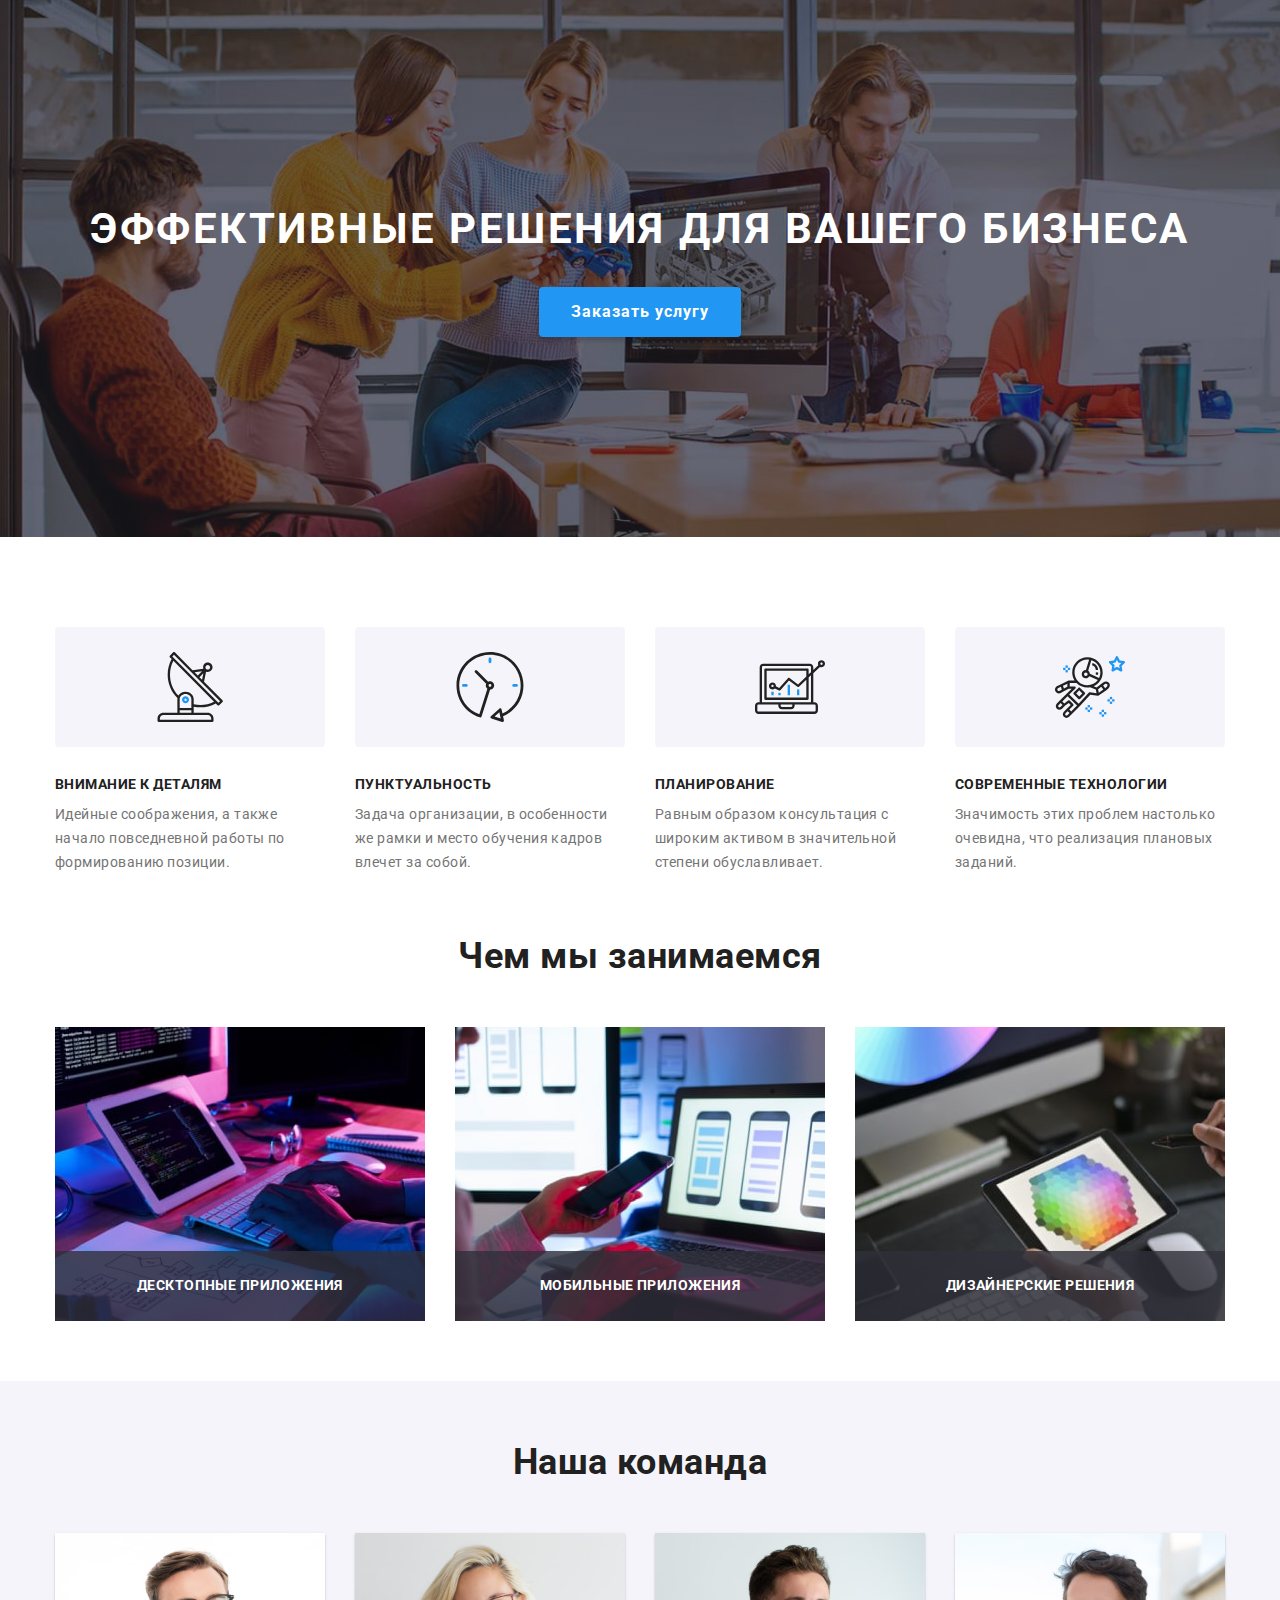
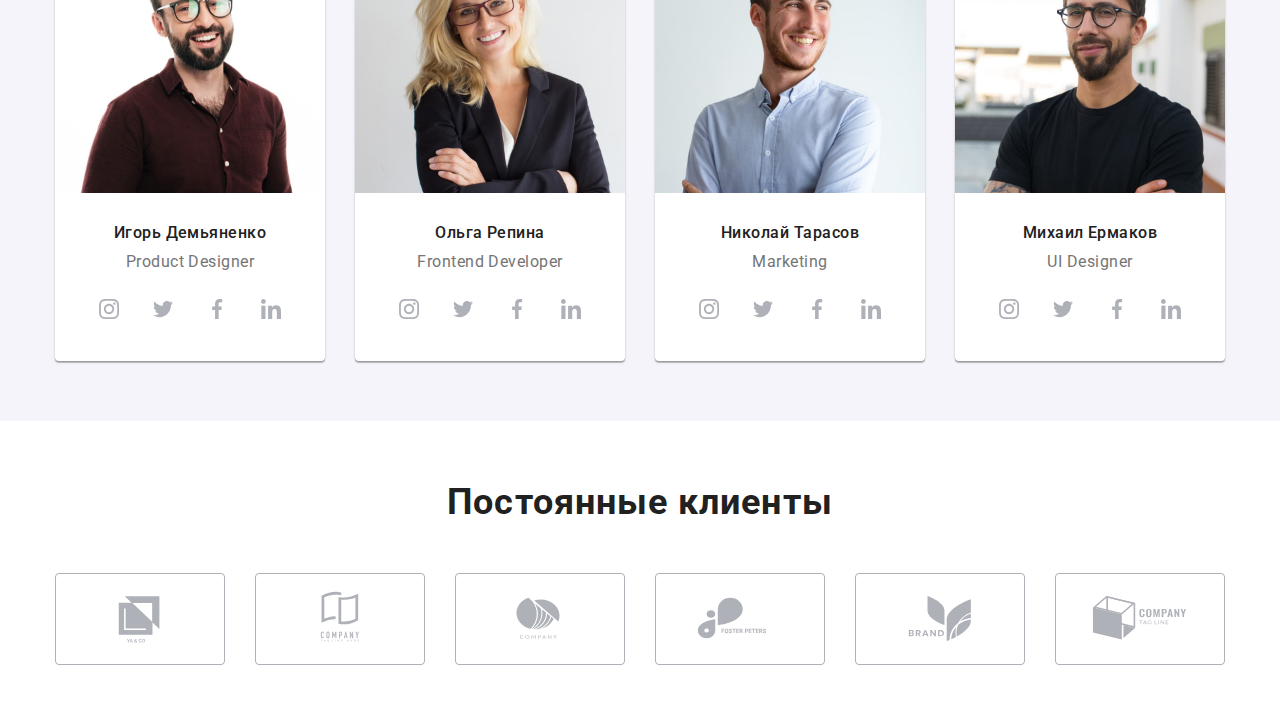
==== index.html @ 19fd0f72 "Add homework" ====
<!DOCTYPE html>
<html lang="ru">
<head>
    <meta charset="UTF-8">
    <meta http-equiv="X-UA-Compatible" content="IE=edge">
    <meta name="viewport" content="width=device-width, initial-scale=1.0">
    <title>Веб студия</title>
    <link rel="preconnect" href="https://fonts.googleapis.com">
    <link rel="preconnect" href="https://fonts.gstatic.com" crossorigin>
    <link href="https://fonts.googleapis.com/css2?family=Raleway:wght@700&family=Roboto:wght@400;500;700&display=swap" rel="stylesheet">
    <link rel="stylesheet" href="./css/main.min.css">
</head>
<body>
    <!-- HEADER -->
    <!-- <header class="nav">
        <nav class="container">
            <a class="logo-link" href="./index.html" lang="en">Web<span class="logo-link__right-header">Studio</span></a>
            <ul class="nav-list">
                <li class="nav-list__item"><a class="nav-list__link nav-list__link--current" href="./index.html">Студия</a></li>
                <li class="nav-list__item"><a class="nav-list__link" href="./portfolio.html">Портфолио</a></li>
                <li class="nav-list__item"><a class="nav-list__link" href="">Контакты</a></li>
            </ul>
            <ul class="contacts-list">
                <li class="contacts-list__item">
                    <a class="contacts-list__link" href="mailto:info@devstudio.com">
                        <svg class="contacts-list__icon" width="16px" height="16px">
                            <use href="./images/icons.svg#mail"></use>
                        </svg>
                        info@devstudio.com
                    </a>
                </li>я
                <li class="contacts-list__item">
                    <a class="contacts-list__link" href="tel:+380961111111">                        
                        <svg class="contacts-list__icon" width="16px" height="16px">
                            <use href="./images/icons.svg#phone"></use>
                        </svg>
                        +38 096 111 11 11
                    </a>
                </li>
            </ul>
        </nav>
    </header> -->

    <main>
        <!-- HERO -->
        <section class="hero">
            <div class="container">
                <h1 class="hero__title">Эффективные решения для вашего бизнеса</h1>
                <button class="hero__btn" type="button" data-modal-open>Заказать услугу</button>
            </div>            
        </section>

        <!-- REASONS -->
        <section class="section">
            <div class="container">                
                <h2 class="visually-hidden">Наши особенности</h2>
                <ul class="reasons-list">
                    <li class="reasons-list__item">
                        <div class="reasons-list__icon">
                            <svg width="70" height="70">
                                <use href="./images/icons.svg#antenna"></use>
                            </svg>    
                        </div>
                        <h3 class="reasons-list__title">Внимание к деталям</h3>
                        <p class="reasons-list__content">Идейные соображения, а также начало повседневной работы по формированию позиции.</p>
                    </li>
                    <li class="reasons-list__item">
                        <div class="reasons-list__icon">
                            <svg width="70" height="70">
                                <use href="./images/icons.svg#clock"></use>
                            </svg>
                        </div>                        
                        <h3 class="reasons-list__title">Пунктуальность</h3>
                        <p class="reasons-list__content">Задача организации, в особенности же рамки и место обучения кадров влечет за собой.</p>
                    </li>
                    <li class="reasons-list__item">
                        <div class="reasons-list__icon">
                            <svg width="70" height="70">
                                <use href="./images/icons.svg#diagram"></use>
                            </svg>
                        </div>
                        <h3 class="reasons-list__title">Планирование</h3>
                        <p class="reasons-list__content">Равным образом консультация с широким активом в значительной степени обуславливает.</p>
                    </li>
                    <li class="reasons-list__item">
                        <div class="reasons-list__icon">
                            <svg width="70" height="70">
                                <use href="./images/icons.svg#astronaut"></use>
                            </svg>
                        </div>
                        <h3 class="reasons-list__title">Современные технологии</h3>
                        <p class="reasons-list__content">Значимость этих проблем настолько очевидна, что реализация плановых заданий.</p>
                    </li>                    
                </ul>
            </div>
        </section>
        
        <!-- WORKS -->
        <section class="section">
            <div class="container works">                
                <h2 class="works-title">Чем мы занимаемся</h2>
                <ul class="works-list">
                    <li class="works-list__item">
                        <div class="works-list__img-thumb">
                            <img class="works-list__img" src="./images/what-we-doing-01.jpg" width="370" height="294" alt="Верстка сайта">
                            <p class="works-list__title">Десктопные приложения</p>
                        </div>
                    </li>                    
                    <li class="works-list__item">
                        <div class="works-list__img-thumb">
                            <img class="works-list__img" src="./images/what-we-doing-02.jpg" width="370" height="294" alt="Адаптивная верстка">
                            <p class="works-list__title">Мобильные приложения</p>
                        </div>
                    </li>
                    <li class="works-list__item">
                        <div class="works-list__img-thumb">
                            <img class="works-list__img" src="./images/what-we-doing-03.jpg" width="370" height="294" alt="Стилизация макета">
                            <p class="works-list__title">Дизайнерские решения</p>
                        </div>
                    </li>
                </ul>                
            </div>            
        </section>

        <!-- TEAM -->
        <section class="section">            
            <div class="container">
                <h2 class="team-title">Наша команда</h2>
                <ul class="team-list">
                    <li class="team-list__item">
                        <picture>
                            <source 
                                srcset="
                                    ./images/our-team-01.jpg 1x, 
                                    ./images/our-team-01-2x.jpg 2x" 
                                media="(min-width: 1200px)" />
                            <source 
                                srcset="
                                    ./images/our-team-01-tablet-1x.jpg 1x, 
                                    ./images/our-team-01-tablet-2x.jpg 2x" 
                                media="(min-width: 768px)" 
                            />
                            <source 
                                srcset="
                                    ./images/our-team-01-mobile-1x.jpg 1x, 
                                    ./images/our-team-01-mobile-2x.jpg 2x" 
                                    media="(min-width: 320px)"
                            />                            
                            <img class="team-list__photo"                                 
                                src="./images/our-team-01.jpg" 
                                alt="Член команды Игорь Демьяненко">
                        </picture>                        
                        <div class="team-list__description">
                            <h3 class="team-list__person-name">Игорь Демьяненко</h3>
                            <p class="team-list__person-position" lang="en">Product Designer</p>
                            <ul class="person-social">
                                <li class="person-social__item">
                                    <a href="" class="person-social__link">
                                        <svg class="person-social__icon" width="20" height="20">
                                            <use href="./images/icons.svg#instagram"></use>
                                        </svg>
                                    </a>
                                </li>
                                <li class="person-social__item">
                                    <a href="" class="person-social__link">
                                        <svg class="person-social__icon" width="20" height="20">
                                            <use href="./images/icons.svg#twitter"></use>
                                        </svg>
                                    </a>
                                </li>
                                <li class="person-social__item">
                                    <a href="" class="person-social__link">
                                        <svg class="person-social__icon" width="20" height="20">
                                            <use href="./images/icons.svg#facebook"></use>
                                        </svg>
                                    </a>
                                </li>
                                <li class="person-social__item">
                                    <a href="" class="person-social__link">
                                        <svg class="person-social__icon" width="20" height="20">
                                            <use href="./images/icons.svg#linkedin"></use>
                                        </svg>
                                    </a>
                                </li>
                            </ul>
                        </div>                        
                    </li>
                    <li class="team-list__item">
                        <picture>
                            <source 
                                srcset="
                                    ./images/our-team-02.jpg 1x, 
                                    ./images/our-team-02-2x.jpg 2x" 
                                media="(min-width: 1200px)" />
                            <source 
                                srcset="
                                    ./images/our-team-02-tablet-1x.jpg 1x, 
                                    ./images/our-team-02-tablet-2x.jpg 2x" 
                                media="(min-width: 768px)" 
                            />
                            <source 
                                srcset="
                                    ./images/our-team-02-mobile-1x.jpg 1x, 
                                    ./images/our-team-02-mobile-2x.jpg 2x" 
                                media="(min-width: 320px)" 
                            />
                            <img class="team-list__photo" src="./images/our-team-02.jpg" alt="Член команды Ольга Репина">
                        </picture>
                        <div class="team-list__description">
                            <h3 class="team-list__person-name">Ольга Репина</h3>
                            <p class="team-list__person-position" lang="en">Frontend Developer</p>
                            <ul class="person-social">
                                <li class="person-social__item">
                                    <a href="" class="person-social__link">
                                        <svg class="person-social__icon" width="20" height="20">
                                            <use href="./images/icons.svg#instagram"></use>
                                        </svg>
                                    </a>
                                </li>
                                <li class="person-social__item">
                                    <a href="" class="person-social__link">
                                        <svg class="person-social__icon" width="20" height="20">
                                            <use href="./images/icons.svg#twitter"></use>
                                        </svg>
                                    </a>
                                </li>
                                <li class="person-social__item">
                                    <a href="" class="person-social__link">
                                        <svg class="person-social__icon" width="20" height="20">
                                            <use href="./images/icons.svg#facebook"></use>
                                        </svg>
                                    </a>
                                </li>
                                <li class="person-social__item">
                                    <a href="" class="person-social__link">
                                        <svg class="person-social__icon" width="20" height="20">
                                            <use href="./images/icons.svg#linkedin"></use>
                                        </svg>
                                    </a>
                                </li>
                            </ul>
                        </div>
                    </li>
                    <li class="team-list__item">
                        <picture>
                            <source 
                                srcset="
                                    ./images/our-team-03.jpg 1x, 
                                    ./images/our-team-03-2x.jpg 2x" 
                                media="(min-width: 1200px)" />
                            <source 
                                srcset="
                                    ./images/our-team-03-tablet-1x.jpg 1x, 
                                    ./images/our-team-03-tablet-2x.jpg 2x" 
                                media="(min-width: 768px)" 
                            />
                            <source 
                                srcset="
                                    ./images/our-team-03-mobile-1x.jpg 1x, 
                                    ./images/our-team-03-mobile-2x.jpg 2x" 
                                media="(min-width: 320px)" 
                            />
                            <img class="team-list__photo" src="./images/our-team-03.jpg" alt="Член команды Николай Тарасов">
                        </picture>
                        <div class="team-list__description">
                            <h3 class="team-list__person-name">Николай Тарасов</h3>
                            <p class="team-list__person-position" lang="en">Marketing</p>
                            <ul class="person-social">
                                <li class="person-social__item">
                                    <a href="" class="person-social__link">
                                        <svg class="person-social__icon" width="20" height="20">
                                            <use href="./images/icons.svg#instagram"></use>
                                        </svg>
                                    </a>
                                </li>
                                <li class="person-social__item">
                                    <a href="" class="person-social__link">
                                        <svg class="person-social__icon" width="20" height="20">
                                            <use href="./images/icons.svg#twitter"></use>
                                        </svg>
                                    </a>
                                </li>
                                <li class="person-social__item">
                                    <a href="" class="person-social__link">
                                        <svg class="person-social__icon" width="20" height="20">
                                            <use href="./images/icons.svg#facebook"></use>
                                        </svg>
                                    </a>
                                </li>
                                <li class="person-social__item">
                                    <a href="" class="person-social__link">
                                        <svg class="person-social__icon" width="20" height="20">
                                            <use href="./images/icons.svg#linkedin"></use>
                                        </svg>
                                    </a>
                                </li>
                            </ul>
                        </div>
                    </li>
                    <li class="team-list__item">
                        <picture>
                            <source 
                                srcset="
                                    ./images/our-team-04.jpg 1x, 
                                    ./images/our-team-04-2x.jpg 2x" 
                                media="(min-width: 1200px)" 
                            />
                            <source 
                                srcset="
                                    ./images/our-team-04-tablet-1x.jpg 1x, 
                                    ./images/our-team-04-tablet-2x.jpg 2x" 
                                media="(min-width: 768px)" 
                            />
                            <source 
                                srcset="
                                    ./images/our-team-04-mobile-1x.jpg 1x, 
                                    ./images/our-team-04-mobile-2x.jpg 2x" 
                                media="(min-width: 320px)" 
                            />
                            <img class="team-list__photo" src="./images/our-team-04.jpg" alt="Член команды Михаил Ермаков">
                        </picture>
                        <div class="team-list__description">
                            <h3 class="team-list__person-name">Михаил Ермаков</h3>
                            <p class="team-list__person-position" lang="en">UI Designer</p>
                            <ul class="person-social">
                                <li class="person-social__item">
                                    <a href="" class="person-social__link">
                                        <svg class="person-social__icon" width="20" height="20">
                                            <use href="./images/icons.svg#instagram"></use>
                                        </svg>
                                    </a>
                                </li>
                                <li class="person-social__item">
                                    <a href="" class="person-social__link">
                                        <svg class="person-social__icon" width="20" height="20">
                                            <use href="./images/icons.svg#twitter"></use>
                                        </svg>
                                    </a>
                                </li>
                                <li class="person-social__item">
                                    <a href="" class="person-social__link">
                                        <svg class="person-social__icon" width="20" height="20">
                                            <use href="./images/icons.svg#facebook"></use>
                                        </svg>
                                    </a>
                                </li>
                                <li class="person-social__item">
                                    <a href="" class="person-social__link">
                                        <svg class="person-social__icon" width="20" height="20">
                                            <use href="./images/icons.svg#linkedin"></use>
                                        </svg>
                                    </a>
                                </li>
                            </ul>
                        </div>
                    </li>
                </ul>
            </div>            
        </section>

        <!-- CLIENTS -->
        <section class="section">
            <div class="container">
                <h2 class="clients-title">Постоянные клиенты</h2>
                <ul class="clients-list">
                    <li class="clients-list__item">
                        <a href="" class="clients-list__link">
                            <svg class="clients-list__icon" width="106" height="60">
                                <use href="./images/icons.svg#logo-client-01"></use>
                            </svg>
                        </a>
                    </li>
                    <li class="clients-list__item">
                        <a href="" class="clients-list__link">
                            <svg class="clients-list__icon" width="106" height="60">
                                <use href="./images/icons.svg#logo-client-02"></use>
                            </svg>
                        </a>
                    </li>
                    <li class="clients-list__item">
                        <a href="" class="clients-list__link">
                            <svg class="clients-list__icon" width="106" height="60">
                                <use href="./images/icons.svg#logo-client-03"></use>
                            </svg>
                        </a>
                    </li>
                    <li class="clients-list__item">
                        <a href="" class="clients-list__link">
                            <svg class="clients-list__icon" width="106" height="60">
                                <use href="./images/icons.svg#logo-client-04"></use>
                            </svg>
                        </a>
                    </li>
                    <li class="clients-list__item">
                        <a href="" class="clients-list__link">
                            <svg class="clients-list__icon" width="106" height="60">
                                <use href="./images/icons.svg#logo-client-05"></use>
                            </svg>
                        </a>
                    </li>
                    <li class="clients-list__item">
                        <a href="" class="clients-list__link">
                            <svg class="clients-list__icon" width="106" height="60">
                                <use href="./images/icons.svg#logo-client-06"></use>
                            </svg>
                        </a>
                    </li>
                </ul>
            </div>
        </section>
    </main>

    <!-- FOOTER -->
    <!-- <footer class="footer">
        <div class="container">         -->
            <!-- FOOTER CONTACTS -->
            <!-- <div class="footer-contacts-container">
                <a class="footer-contacts__logo" href="" lang="en">Web<span class="footer-contacts__logo-right">Studio</span></a>
                <address class="footer-contacts__address-section">
                    <ul class="footer-contacts__list">
                        <li class="footer-contacts__item"><a class="footer-contacts__address" href="https://goo.gl/maps/M67AdTq7nE6yMvPk6" target="_blank" rel="noopener noreferrer">г. Киев, пр-т Леси Украинки, 26</a></li>
                        <li class="footer-contacts__item"><a class="footer-contacts__link" href="mailto:info@example.com">info@example.com</a></li>
                        <li class="footer-contacts__item"><a class="footer-contacts__link" href="tel:+380991111111">+38 099 111 11 11</a></li>
                    </ul>
                </address> -->
            <!-- </div> -->
            <!-- FOOTER SOCIAL -->
            <!-- <div class="footer-social">
                <p class="footer-social__title">присоединяйтесь</p>
                <ul class="footer-social__list">
                    <li class="footer-social__item">
                        <a href="" class="footer-social__link">
                            <svg class="footer-social__icon" width="20" height="20">
                                <use href="./images/icons.svg#instagram"></use>
                            </svg>
                        </a>
                    </li>
                    <li class="footer-social__item">
                        <a href="" class="footer-social__link">
                            <svg class="footer-social__icon" width="20" height="20">
                                <use href="./images/icons.svg#twitter"></use>
                            </svg>
                        </a>
                    </li>
                    <li class="footer-social__item">
                        <a href="" class="footer-social__link">
                            <svg class="footer-social__icon" width="20" height="20">
                                <use href="./images/icons.svg#facebook"></use>
                            </svg>
                        </a>
                    </li>
                    <li class="footer-social__item">
                        <a href="" class="footer-social__link">
                            <svg class="footer-social__icon" width="20" height="20">
                                <use href="./images/icons.svg#linkedin"></use>
                            </svg>
                        </a>
                    </li>
                </ul>
            </div> -->
            
            <!-- MAILING -->
            <!-- <div class="footer-mailing">
                <p class="footer-mailing__title">Подпишитесь на рассылку</p>
                <form class="footer-mailing__form" method="POST" action="javascript:void(0);" autocomplete="off">
                    <input class="footer-mailing__email" type="email" name="email" placeholder="E-mail">
                    <button class="footer-mailing__submit" type="submit">
                        Подписаться                        
                        <svg class="submit-icon" width="24" height="24">
                            <use href="images/icons.svg#icon-send"></use>
                        </svg>
                    </button>                    
                </form>
            </div> -->
        <!-- </div>
    </footer>   -->

    <!-- MODAL -->
    <!-- <div class="backdrop is-hidden" data-modal>
        <div class="modal">
            <button class="modal__button-close" data-modal-close>
                <svg width="30" height="30">
                    <use href="./images/icons.svg#close"></use>
                </svg>
            </button>

            <p class="modal__title">Оставьте свои данные, мы вам перезвоним</p>
            <form method="POST" action="javascript:void(0);" autocomplete="off">                
                <div class="form-field">
                    <label for="name" class="form-field__label">Имя</label>
                    <input class="form-field__input" type="text" name="name" id="name">
                    <span class="form-field__icon">
                        <svg width="18" height="18">
                            <use href="./images/icons.svg#form-user-name"></use>
                        </svg>
                    </span>
                </div>
                <div class="form-field">
                    <label for="phone" class="form-field__label">Телефон</label>
                    <input class="form-field__input" type="tel" name="phone" id="phone">
                    <span class="form-field__icon">
                        <svg width="18" height="18">
                            <use href="./images/icons.svg#form-user-phone"></use>
                        </svg>
                    </span>
                </div>
                <div class="form-field">
                    <label for="email" class="form-field__label">Почта</label>
                    <input class="form-field__input" type="email" name="email" id="email">
                    <span class="form-field__icon">
                        <svg width="18" height="18">
                            <use href="./images/icons.svg#form-user-email"></use>
                        </svg>
                    </span>
                </div>
                <div class="form-field">
                    <label for="comment" class="form-field__label">Комментарий</label>
                    <textarea class="form-field__textarea" name="comment" id="comment" placeholder="Введите текст"></textarea>
                </div>                
                
                <div class="form-chekbox">                
                    <label class="form-checkbox__label">
                        <input class="checkbox visually-hidden" type="checkbox" name="policy">
                        <span class="checkbox__icon"></span>
                        Соглашаюсь с рассылкой и принимаю <a href="" class="form-checkbox__label-link">Условия договора</a>
                    </label>
                </div>                
                <button class="form-button" type="submit">Отправить</button>                
            </form>
        </div> 
    </div> -->

    <script src="./js/modal.js"></script>
</body>
</html>
---- css/main.min.css ----
html{box-sizing:border-box}*,*::before,*::after{box-sizing:inherit}body{font-family:"Roboto",sans-serif;color:#212121;background:#fff;letter-spacing:0.03em;margin:0;padding:0}button{border:none;border-radius:4px;cursor:pointer}.section{padding-bottom:60px;padding-top:60px}.container{margin-left:auto;margin-right:auto;max-width:100%;padding-left:15px;padding-right:15px}.container.works{display:none}@media screen and (min-width: 480px){.container{width:450px}}@media screen and (min-width: 768px){.container{width:768px}}@media screen and (min-width: 1200px){.container{width:1200px}.container.works{display:block}}.container>h2{margin-bottom:50px}.visually-hidden{position:absolute;white-space:nowrap;width:1px;height:1px;overflow:hidden;border:0;padding:0;clip:rect(0 0 0 0);clip-path:inset(50%);margin:-1px}.logo-link,.nav-list__link,.contacts-list__link,.footer-contacts__logo,.footer-contacts__address,.footer-contacts__link,.projects-list__link{text-decoration:none}.nav-list,.contacts-list,.reasons-list,.works-list,.team-list,.person-social,.clients-list,.footer-contacts__list,.footer-social__list,.projects-filter__list,.projects-list{list-style:none}h1,h2,h3,ul,p{margin:0;padding:0}.link{text-decoration:none}.list{list-style-type:none}.nav{border-bottom:1px solid #ececec}.nav .container{display:flex;align-items:center}.logo-link{margin-right:93px;padding-top:24px;padding-bottom:24px;font-family:Raleway, sans-serif;font-weight:700;font-size:26px;line-height:1.19;color:#2196f3}.logo-link__right-header{color:#212121}.nav-list{display:flex}.nav-list__item:not(:last-child){margin-right:50px}.nav-list__link{display:block;position:relative;font-weight:500;font-size:14px;line-height:1.14;letter-spacing:0.02em;color:#212121;padding:32px 0;transition:color 250ms cubic-bezier(0.4, 0, 0.2, 1)}.nav-list__link:hover,.nav-list__link:focus{color:#2196f3}.nav-list__link--current{color:#2196f3}.nav-list__link--current::after{content:'';position:absolute;left:0;bottom:0;height:4px;width:100%;background:#2196f3;box-sizing:border-box;border-radius:2px}.contacts-list__icon{fill:currentColor;margin-right:10px;padding:0}.contacts-list{display:flex;margin-left:auto}.contacts-list__item:not(:last-child){margin-right:50px}.contacts-list__link{display:flex;align-items:center;padding-top:32px;padding-bottom:32px;font-weight:500;font-size:14px;line-height:1.14;letter-spacing:0.02em;color:#757575;transition:color 250ms cubic-bezier(0.4, 0, 0.2, 1)}.contacts-list__link:hover,.contacts-list__link:focus{color:#2196f3}.hero{background-color:#2f303a;background-image:linear-gradient(rgba(47,48,58,0.4), rgba(47,48,58,0.4)),url(../images/bg-hero.jpg);background-repeat:no-repeat;background-size:cover;padding-top:200px;padding-bottom:200px;text-align:center;margin-left:auto;margin-right:auto}@media (min-device-pixel-ratio: 2), (min-resolution: 192dpi), (min-resolution: 2dppx){.hero{background-image:linear-gradient(rgba(47,48,58,0.4), rgba(47,48,58,0.4)),url(../images/bg-hero-2x.jpg)}}@media screen and (min-width: 768px) and (max-width: 1199px){.hero{background-image:linear-gradient(rgba(47,48,58,0.4), rgba(47,48,58,0.4)),url(../images/bg-hero-tablet-1x.jpg)}}@media screen and (min-width: 768px) and (max-width: 1199px) and (min-device-pixel-ratio: 2), screen and (min-width: 768px) and (max-width: 1199px) and (min-resolution: 192dpi), screen and (min-width: 768px) and (max-width: 1199px) and (min-resolution: 2dppx){.hero{background-image:linear-gradient(rgba(47,48,58,0.4), rgba(47,48,58,0.4)),url(../images/bg-hero-tablet-2x.jpg)}}@media screen and (max-width: 767px){.hero{background-image:linear-gradient(rgba(47,48,58,0.4), rgba(47,48,58,0.4)),url(../images/bg-hero-mobile-1x.jpg)}}@media screen and (max-width: 767px) and (min-device-pixel-ratio: 2), screen and (max-width: 767px) and (min-resolution: 192dpi), screen and (max-width: 767px) and (min-resolution: 2dppx){.hero{background-image:linear-gradient(rgba(47,48,58,0.4), rgba(47,48,58,0.4)),url(../images/bg-hero-mobile-2x.jpg)}}.hero__title{font-weight:700;font-size:26px;line-height:1.36;letter-spacing:0.06em;text-transform:uppercase;color:#fff;margin-bottom:30px;margin-left:auto;margin-right:auto}@media screen and (min-width: 1200px){.hero__title{font-size:42px}}.hero__btn{font-family:inherit;font-weight:700;font-size:16px;line-height:1.87;letter-spacing:0.06em;background-color:#2196f3;color:#fff;min-width:200px;height:50px;padding-right:32px;padding-left:32px;box-shadow:0px 4px 4px rgba(0,0,0,0.15)}.reasons-list{margin-bottom:-30px}@media screen and (min-width: 768px){.reasons-list{display:flex;flex-wrap:wrap;margin-left:-30px}}.reasons-list__item{margin-bottom:30px}@media screen and (min-width: 768px){.reasons-list__item{margin-top:30px;margin-left:30px;flex-basis:calc((100% - 2 * 30px) / 2)}}@media screen and (min-width: 1200px){.reasons-list__item{flex-basis:calc((100% - 4 * 30px) / 4)}}.reasons-list__icon{width:100%;height:120px;margin-bottom:30px;background:#f5f4fa;border-radius:4px;display:flex;justify-content:center;align-items:center}.reasons-list__title{font-weight:700;font-size:14px;line-height:1.14;text-transform:uppercase;color:#212121;margin-bottom:10px}@media screen and (max-width: 769px){.reasons-list__title{text-align:center}}.reasons-list__content{font-size:14px;line-height:1.71;color:#757575}.works-container{display:none;padding:0;display:block;padding:0 60px}.section:nth-child(3){padding-top:0}.works-title{font-weight:700;font-size:36px;line-height:1.17;text-align:center;color:#212121}.works-list{display:flex;flex-wrap:wrap;margin-top:-30px;margin-left:-30px}.works-list__item{margin-top:30px;margin-left:30px;flex-basis:calc((100% - 3 * 30px) / 3)}.works-list__img{display:block;min-width:100%;height:auto}.works-list__img-thumb{position:relative}.works-list__title{position:absolute;display:flex;width:100%;height:70px;bottom:0;background:rgba(47,48,58,0.8);font-weight:700;font-size:14px;line-height:1.14;align-items:center;justify-content:center;letter-spacing:0.03em;text-transform:uppercase;color:#fff}.section:nth-child(4){background-color:#f5f4fa}.team-title{font-weight:700;font-size:28px;line-height:1.17;text-align:center;color:#212121}@media screen and (min-width: 1200px){.team-title{font-size:36px}}.team-list{margin-top:-30px}@media screen and (min-width: 768px){.team-list{display:flex;flex-wrap:wrap;margin-left:-30px}}.team-list__item{margin-top:30px;background-color:#fff;box-shadow:0px 1px 3px rgba(0,0,0,0.12),0px 1px 1px rgba(0,0,0,0.14),0px 2px 1px rgba(0,0,0,0.2);border-radius:0px 0px 4px 4px}@media screen and (min-width: 768px){.team-list__item{margin-left:30px;flex-basis:calc((100% - 2 * 30px) / 2)}}@media screen and (min-width: 1200px){.team-list__item{flex-basis:calc((100% - 4 * 30px) / 4)}}.team-list__photo{display:block;width:100%}.team-list__description{padding:30px 32px}.team-list__person-name{margin-bottom:10px;font-weight:500;font-size:16px;line-height:1.19;text-align:center;color:#212121}.team-list__person-position{font-size:16px;line-height:1.19;text-align:center;color:#757575;margin-bottom:16px}.person-social{display:flex;justify-content:center}.person-social__item{width:44px;height:44px}.person-social__item:not(:last-child){margin-right:10px}.person-social__link{width:100%;height:100%;border-radius:50%;display:flex;align-items:center;justify-content:center;color:#afb1b8;transition:background-color 250ms cubic-bezier(0.4, 0, 0.2, 1),color 250ms cubic-bezier(0.4, 0, 0.2, 1)}.person-social__link:hover,.person-social__link:focus{background-color:#2196f3;color:#ffffff}.person-social__icon{fill:currentColor}.clients-title{font-weight:700;font-size:28px;line-height:1.17;text-align:center;letter-spacing:0.03em;color:#212121;margin-bottom:50px}@media screen and (min-width: 1200px){.clients-title{font-size:36px}}.clients-list{display:flex;flex-wrap:wrap;margin-left:-30px;margin-top:-30px}.clients-list__item{width:170px;height:92px;margin-left:30px;margin-top:30px;flex-basis:calc((100% - 2 * 30px) / 2)}@media screen and (min-width: 768px){.clients-list__item{flex-basis:calc((100% - 3 * 30px) / 3)}}@media screen and (min-width: 1200px){.clients-list__item{flex-basis:calc((100% - 6 * 30px) / 6)}}.clients-list__link{display:flex;align-items:center;justify-content:center;width:100%;height:100%;border:1px solid #afb1b8;border-radius:4px;color:#afb1b8;transition:border-color 250ms cubic-bezier(0.4, 0, 0.2, 1),color 250ms cubic-bezier(0.4, 0, 0.2, 1)}.clients-list__link:hover,.clients-list__link:focus{border-color:#2196f3;color:#2196f3}.clients-list__icon{fill:currentColor}.footer{background-color:#2f303a;padding-top:60px;padding-bottom:60px}.footer .container{display:flex;align-items:baseline}.footer-contacts__logo{font-family:Raleway;font-weight:700;font-size:26px;line-height:1.19;color:#2196f3}.footer-contacts__logo-right{color:#fff}.footer-contacts__list{margin:20px 0 0 0}.footer-contacts__address-section{font-style:inherit}.footer-contacts__address{font-size:14px;line-height:1.71;color:#fff;transition:color 250ms cubic-bezier(0.4, 0, 0.2, 1)}.footer-contacts__address:hover,.footer-contacts__address:focus{color:#2196f3}.footer-contacts__link{font-size:14px;line-height:1.71;color:rgba(255,255,255,0.6);transition:color 250ms cubic-bezier(0.4, 0, 0.2, 1)}.footer-contacts__link:hover,.footer-contacts__link:focus{color:#2196f3}.footer-contacts__item:not(:last-child){margin-bottom:9px}.footer-contacts-container{margin-right:70px}.footer-contacts__item+.footer-contacts__item{margin-top:9px}.footer-social{margin-right:auto}.footer-social__list{display:flex;justify-content:center}.footer-social__title{font-weight:700;font-size:14px;line-height:1.14;letter-spacing:0.03em;text-transform:uppercase;color:#fff;margin-bottom:20px}.footer-social__item{width:44px;height:44px}.footer-social__item+.footer-social__item{margin-left:10px}.footer-social__link{display:flex;justify-content:center;align-items:center;background-color:#44454e;border-radius:50%;width:100%;height:100%;color:#fff;transition:background-color 250ms cubic-bezier(0.4, 0, 0.2, 1)}.footer-social__link:hover,.footer-social__link:focus{background-color:#2196f3}.footer-social__icon{fill:currentColor}.footer-mailing__title{font-weight:700;font-size:14px;line-height:1.14;letter-spacing:0.03em;text-transform:uppercase;color:#fff;margin-bottom:20px}.footer-mailing__form{display:flex;position:relative}.footer-mailing__email{height:50px;width:358px;border:1px solid rgba(255,255,255,0.3);box-sizing:border-box;filter:drop-shadow(0px 4px 4px rgba(0,0,0,0.15));border-radius:4px;background-color:inherit;font-size:16px;line-height:1.25;display:flex;align-items:center;letter-spacing:0.03em;color:rgba(255,255,255,0.6);padding:15px 16px;margin-right:12px}.footer-mailing__submit{display:flex;font-family:inherit;font-weight:700;font-size:16px;line-height:1.87;letter-spacing:0.06em;margin:0 auto;padding:10px 6px;min-width:200px;justify-content:center;align-items:center;background-color:#2196f3;color:#fff}.submit-icon{margin-left:10px;fill:#fff}.backdrop{position:fixed;top:0;left:0;height:100%;width:100%;background:rgba(0,0,0,0.2);transition:opacity 250ms cubic-bezier(0.4, 0, 0.2, 1)}.backdrop.is-hidden{opacity:0;pointer-events:none}.backdrop.is-hidden .modal{transform:translate(-50%, -50%) scale(1.1)}.modal{position:absolute;top:50%;left:50%;width:528px;padding:40px;transform:translate(-50%, -50%) scale(1);background-color:#fff;transition:transform 250ms cubic-bezier(0.4, 0, 0.2, 1)}.modal__button-close{position:absolute;display:flex;justify-content:center;align-items:center;top:8px;right:8px;width:30px;height:30px;border:1px solid rgba(0,0,0,0.1);background-color:#fff;border-radius:50%;transition:fill 250ms cubic-bezier(0.4, 0, 0.2, 1)}.modal__button-close:hover,.modal__button-close:focus{fill:#2196f3}.modal__title{font-weight:bold;font-size:20px;line-height:1.15;text-align:center;letter-spacing:0.03em;margin-bottom:12px}.form-field{display:flex;position:relative;flex-direction:column;margin-top:10px}.form-field__label{font-size:12px;line-height:1.17;letter-spacing:0.01em;margin-bottom:4px;color:#757575}.form-field__input{height:40px;border:1px solid rgba(33,33,33,0.2);border-radius:4px;padding-left:35px;font-family:inherit;font-size:12px;line-height:1.17;letter-spacing:0.01em;transition:border-color 250ms cubic-bezier(0.4, 0, 0.2, 1)}.form-field__input:hover,.form-field__input:focus{border-color:#2196f3}.form-field__icon{position:absolute;left:12px;top:50%;transition:fill 250ms cubic-bezier(0.4, 0, 0.2, 1)}.form-field__input:hover+.form-field__icon,.form-field__input:focus+.form-field__icon{fill:#2196f3}.form-field__textarea{font-family:inherit;padding:12px 16px;height:120px;resize:none;border:1px solid rgba(33,33,33,0.2);border-radius:4px;transition:border-color 250ms cubic-bezier(0.4, 0, 0.2, 1)}.form-field__textarea::placeholder{font-family:inherit;font-size:12px;line-height:1.17;letter-spacing:0.01em;color:rgba(117,117,117,0.5)}.form-field__textarea:hover,.form-field__textarea:focus{border-color:#2196f3}.form-chekbox{margin-top:20px}.form-checkbox__label{display:flex;align-items:center;font-size:14px;line-height:1.71;letter-spacing:0.03em;color:#757575}.form-checkbox__label-link{color:#2196f3;margin-left:4px}.checkbox__icon{width:15px;height:15px;margin-right:4px;margin-left:13px;border:2px solid #212121;border-radius:4px;transition:background-color 250ms cubic-bezier(0.4, 0, 0.2, 1),background-color 250ms cubic-bezier(0.4, 0, 0.2, 1),background-color 250ms cubic-bezier(0.4, 0, 0.2, 1),border-color 250ms cubic-bezier(0.4, 0, 0.2, 1)}.form-checkbox__label:hover+.checkbox__icon,.checkbox:hover+.checkbox__icon,.checkbox:focus+.checkbox__icon{border-color:#2196f3}.checkbox:checked+.checkbox__icon{background-color:#2196f3;background-image:url("../images/checkbox-checked.svg");background-size:contain;background-origin:content-box;border-color:#2196f3}.form-button{display:block;font-family:inherit;font-weight:700;font-size:16px;line-height:1.87;letter-spacing:0.06em;margin-top:30px;margin-left:auto;margin-right:auto;padding:10px 6px;min-width:200px;background-color:#2196f3;color:#fff}.projects-filter__list{display:flex;justify-content:center;margin-bottom:50px}.projects-filter__item:not(:last-child){margin-right:8px}.projects-filter__btn{font-family:inherit;font-weight:500;font-size:16px;line-height:1.62;letter-spacing:0.03em;color:#212121;padding-top:6px;padding-bottom:6px;padding-left:22px;padding-right:22px;transition:background-color 250ms cubic-bezier(0.4, 0, 0.2, 1),color 250ms cubic-bezier(0.4, 0, 0.2, 1),box-shadow 250ms cubic-bezier(0.4, 0, 0.2, 1)}.projects-filter__btn--current,.projects-filter__btn:hover,.projects-filter__btn:focus{color:#fff;background-color:#2196f3;box-shadow:0px 3px 1px rgba(0,0,0,0.1),0px 1px 2px rgba(0,0,0,0.08),0px 2px 2px rgba(0,0,0,0.12)}.projects-list{display:flex;flex-wrap:wrap;margin-top:-30px;margin-left:-30px}.projects-list__item{margin-top:30px;margin-left:30px;flex-basis:calc((100% - 3 * 30px) / 3)}.projects-list__image-thumb{position:relative;overflow:hidden}.projects-list__link{display:block;cursor:pointer;transition:box-shadow 250ms cubic-bezier(0.4, 0, 0.2, 1)}.projects-list__link:hover,.projects-list__link:focus{box-shadow:0px 1px 1px rgba(0,0,0,0.12),0px 4px 4px rgba(0,0,0,0.06),1px 4px 6px rgba(0,0,0,0.16)}.projects-list__image{display:block}.projects-list__image-title{position:absolute;top:100%;left:0;padding:63px 24px;font-size:18px;line-height:1.56;letter-spacing:0.03em;color:#fff;background:rgba(33,150,243,0.9);transition:transform 250ms cubic-bezier(0.4, 0, 0.2, 1)}.projects-list__link:hover .projects-list__image-title,.projects-list__link:focus .projects-list__image-title{transform:translateY(-100%)}.projects-list__item-text{padding:20px 24px;background-color:#fff;border-left:1px solid #eee;border-right:1px solid #eee;border-bottom:1px solid #eee}.projects-list__item-title{font-weight:700;font-size:18px;line-height:2;letter-spacing:0.06em;color:#212121;margin-bottom:4px}.projects-list__item-content{font-size:16px;line-height:1.87;color:#757575}
/*# sourceMappingURL=main.min.css.map */
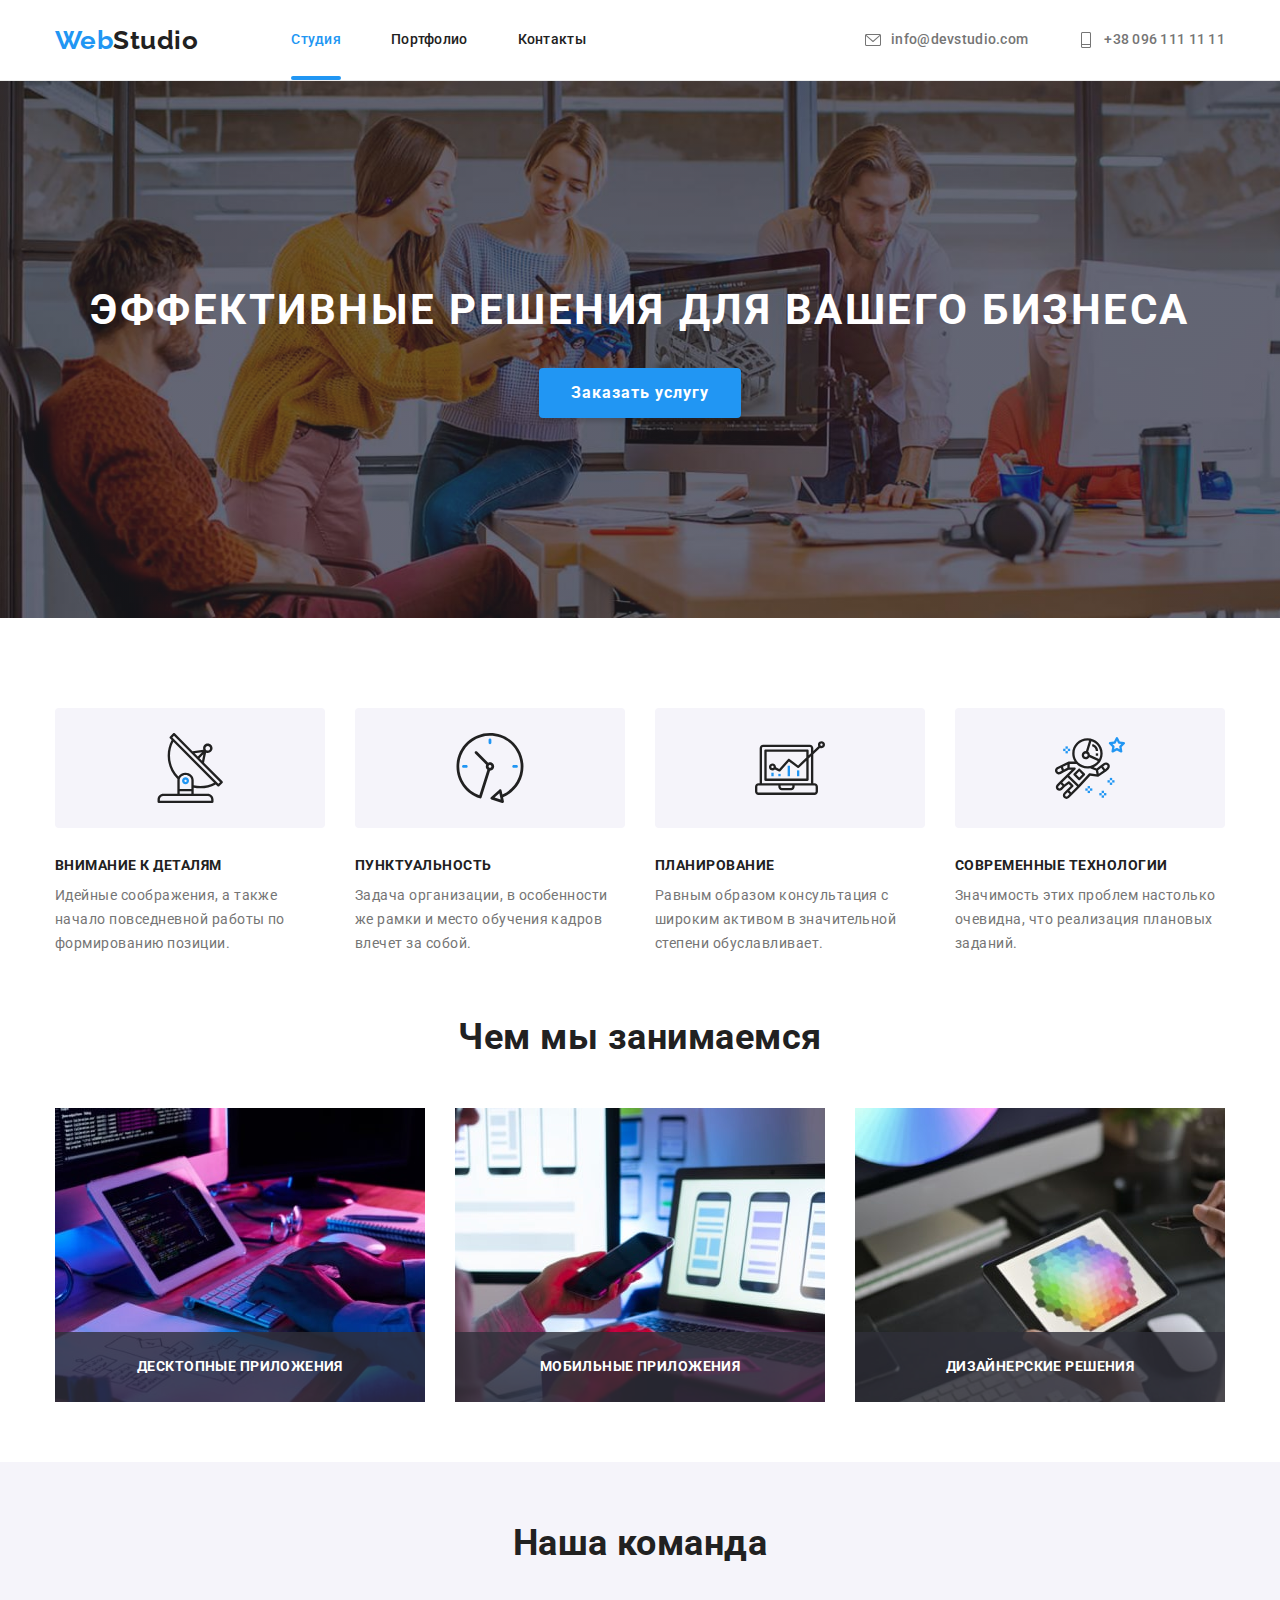
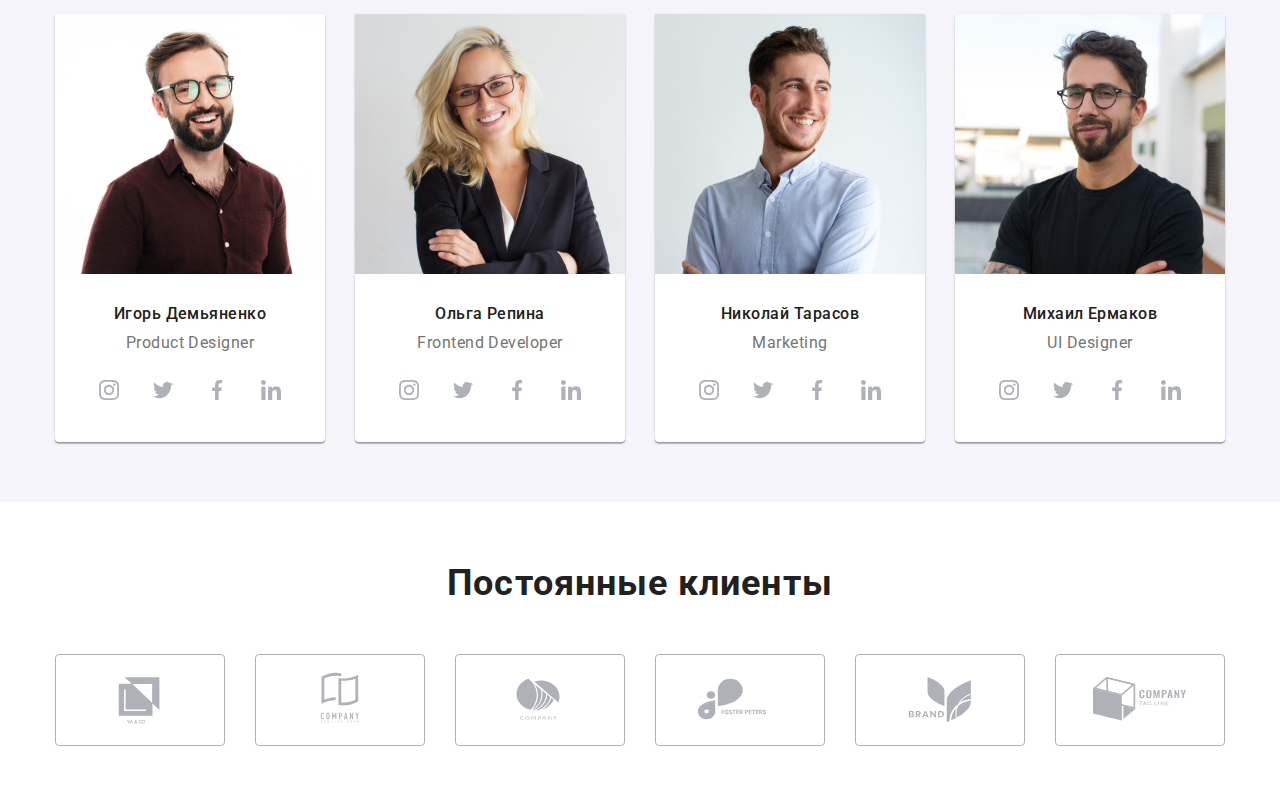
==== commit 64eb9703: "homework" ====
--- a/index.html
+++ b/index.html
@@ -12,7 +12,7 @@
 </head>
 <body>
     <!-- HEADER -->
-    <!-- <header class="nav">
+    <header class="nav">
         <nav class="container">
             <a class="logo-link" href="./index.html" lang="en">Web<span class="logo-link__right-header">Studio</span></a>
             <ul class="nav-list">
@@ -28,7 +28,7 @@
                         </svg>
                         info@devstudio.com
                     </a>
-                </li>я
+                </li>
                 <li class="contacts-list__item">
                     <a class="contacts-list__link" href="tel:+380961111111">                        
                         <svg class="contacts-list__icon" width="16px" height="16px">
@@ -36,10 +36,55 @@
                         </svg>
                         +38 096 111 11 11
                     </a>
-                </li>
+                </li>   
             </ul>
+            <div class=""></div>
+            <button class="open-menu-btn" type="button">
+                <svg width="40" height="40">
+                    <use class="open-menu" href="./images/icons.svg#open-menu"></use>
+                </svg>
+            </button>
         </nav>
-    </header> -->
+        <div class="mobile-menu">
+            <div class="mobile-menu__top">
+                <button class="close-menu-btn" type="button">
+                    <svg width="40" height="40">
+                        <use class="open-menu" href="./images/icons.svg#close-menu"></use>
+                    </svg>
+                </button>
+                <ul class="mobile-nav-list">
+                    <li class="mobile-nav-list__item mobile-nav-list__item"><a class="mobile-nav-list__link mobile-nav-list__link--current" href="./index.html">Студия</a></li>
+                    <li class="mobile-nav-list__item"><a class="mobile-nav-list__link" href="./portfolio.html">Портфолио</a></li>
+                    <li class="mobile-nav-list__item"><a class="mobile-nav-list__link" href="">Контакты</a></li>
+                </ul>
+            </div>
+            <div class="mobile-menu__bottom"></div>
+                <ul class="mobile-nav-contacts-list">
+                    <li class="mobile-nav-contacts-list__item-phone">
+                        <a class="mobile-nav-contacts-list__link-phone" href="tel:+380961111111">+38 096 111 11 11</a>
+                    </li>
+                    <li class="mobile-nav-contacts-list__item-mail">
+                        <a class="mobile-nav-contacts-list__link-mail" href="mailto:info@devstudio.com">info@devstudio.com</a>
+                    </li>
+                    
+                </ul>
+                <ul class="mobile-nav-social-list">
+                    <li class="mobile-nav-social-list__item">
+                        <a href="" class="mobile-nav-social-list__link">Instagram</a>
+                    </li>
+                    <li class="mobile-nav-social-list__item">
+                        <a href="" class="mobile-nav-social-list__link">Twitter</a>
+                    </li>
+                    <li class="mobile-nav-social-list__item">
+                        <a href="" class="mobile-nav-social-list__link">Facebook</a>
+                    </li>
+                    <li class="mobile-nav-social-list__item">
+                        <a href="" class="mobile-nav-social-list__link">LinkedIn</a>
+                    </li>
+                </ul>
+            </div>
+        </div>
+    </header>
 
     <main>
         <!-- HERO -->
@@ -412,7 +457,7 @@
 
     <!-- FOOTER -->
     <!-- <footer class="footer">
-        <div class="container">         -->
+        <div class="container">-->
             <!-- FOOTER CONTACTS -->
             <!-- <div class="footer-contacts-container">
                 <a class="footer-contacts__logo" href="" lang="en">Web<span class="footer-contacts__logo-right">Studio</span></a>
@@ -422,8 +467,8 @@
                         <li class="footer-contacts__item"><a class="footer-contacts__link" href="mailto:info@example.com">info@example.com</a></li>
                         <li class="footer-contacts__item"><a class="footer-contacts__link" href="tel:+380991111111">+38 099 111 11 11</a></li>
                     </ul>
-                </address> -->
-            <!-- </div> -->
+                </address>
+            </div> -->
             <!-- FOOTER SOCIAL -->
             <!-- <div class="footer-social">
                 <p class="footer-social__title">присоединяйтесь</p>
@@ -471,9 +516,9 @@
                         </svg>
                     </button>                    
                 </form>
-            </div> -->
-        <!-- </div>
-    </footer>   -->
+            </div>
+        </div>
+    </footer>  -->
 
     <!-- MODAL -->
     <!-- <div class="backdrop is-hidden" data-modal>
@@ -531,5 +576,6 @@
     </div> -->
 
     <script src="./js/modal.js"></script>
+    <script src="./js/mobile-menu.js"></script>
 </body>
 </html>--- a/css/main.min.css
+++ b/css/main.min.css
@@ -1,2 +1,2 @@
-html{box-sizing:border-box}*,*::before,*::after{box-sizing:inherit}body{font-family:"Roboto",sans-serif;color:#212121;background:#fff;letter-spacing:0.03em;margin:0;padding:0}button{border:none;border-radius:4px;cursor:pointer}.section{padding-bottom:60px;padding-top:60px}.container{margin-left:auto;margin-right:auto;max-width:100%;padding-left:15px;padding-right:15px}.container.works{display:none}@media screen and (min-width: 480px){.container{width:450px}}@media screen and (min-width: 768px){.container{width:768px}}@media screen and (min-width: 1200px){.container{width:1200px}.container.works{display:block}}.container>h2{margin-bottom:50px}.visually-hidden{position:absolute;white-space:nowrap;width:1px;height:1px;overflow:hidden;border:0;padding:0;clip:rect(0 0 0 0);clip-path:inset(50%);margin:-1px}.logo-link,.nav-list__link,.contacts-list__link,.footer-contacts__logo,.footer-contacts__address,.footer-contacts__link,.projects-list__link{text-decoration:none}.nav-list,.contacts-list,.reasons-list,.works-list,.team-list,.person-social,.clients-list,.footer-contacts__list,.footer-social__list,.projects-filter__list,.projects-list{list-style:none}h1,h2,h3,ul,p{margin:0;padding:0}.link{text-decoration:none}.list{list-style-type:none}.nav{border-bottom:1px solid #ececec}.nav .container{display:flex;align-items:center}.logo-link{margin-right:93px;padding-top:24px;padding-bottom:24px;font-family:Raleway, sans-serif;font-weight:700;font-size:26px;line-height:1.19;color:#2196f3}.logo-link__right-header{color:#212121}.nav-list{display:flex}.nav-list__item:not(:last-child){margin-right:50px}.nav-list__link{display:block;position:relative;font-weight:500;font-size:14px;line-height:1.14;letter-spacing:0.02em;color:#212121;padding:32px 0;transition:color 250ms cubic-bezier(0.4, 0, 0.2, 1)}.nav-list__link:hover,.nav-list__link:focus{color:#2196f3}.nav-list__link--current{color:#2196f3}.nav-list__link--current::after{content:'';position:absolute;left:0;bottom:0;height:4px;width:100%;background:#2196f3;box-sizing:border-box;border-radius:2px}.contacts-list__icon{fill:currentColor;margin-right:10px;padding:0}.contacts-list{display:flex;margin-left:auto}.contacts-list__item:not(:last-child){margin-right:50px}.contacts-list__link{display:flex;align-items:center;padding-top:32px;padding-bottom:32px;font-weight:500;font-size:14px;line-height:1.14;letter-spacing:0.02em;color:#757575;transition:color 250ms cubic-bezier(0.4, 0, 0.2, 1)}.contacts-list__link:hover,.contacts-list__link:focus{color:#2196f3}.hero{background-color:#2f303a;background-image:linear-gradient(rgba(47,48,58,0.4), rgba(47,48,58,0.4)),url(../images/bg-hero.jpg);background-repeat:no-repeat;background-size:cover;padding-top:200px;padding-bottom:200px;text-align:center;margin-left:auto;margin-right:auto}@media (min-device-pixel-ratio: 2), (min-resolution: 192dpi), (min-resolution: 2dppx){.hero{background-image:linear-gradient(rgba(47,48,58,0.4), rgba(47,48,58,0.4)),url(../images/bg-hero-2x.jpg)}}@media screen and (min-width: 768px) and (max-width: 1199px){.hero{background-image:linear-gradient(rgba(47,48,58,0.4), rgba(47,48,58,0.4)),url(../images/bg-hero-tablet-1x.jpg)}}@media screen and (min-width: 768px) and (max-width: 1199px) and (min-device-pixel-ratio: 2), screen and (min-width: 768px) and (max-width: 1199px) and (min-resolution: 192dpi), screen and (min-width: 768px) and (max-width: 1199px) and (min-resolution: 2dppx){.hero{background-image:linear-gradient(rgba(47,48,58,0.4), rgba(47,48,58,0.4)),url(../images/bg-hero-tablet-2x.jpg)}}@media screen and (max-width: 767px){.hero{background-image:linear-gradient(rgba(47,48,58,0.4), rgba(47,48,58,0.4)),url(../images/bg-hero-mobile-1x.jpg)}}@media screen and (max-width: 767px) and (min-device-pixel-ratio: 2), screen and (max-width: 767px) and (min-resolution: 192dpi), screen and (max-width: 767px) and (min-resolution: 2dppx){.hero{background-image:linear-gradient(rgba(47,48,58,0.4), rgba(47,48,58,0.4)),url(../images/bg-hero-mobile-2x.jpg)}}.hero__title{font-weight:700;font-size:26px;line-height:1.36;letter-spacing:0.06em;text-transform:uppercase;color:#fff;margin-bottom:30px;margin-left:auto;margin-right:auto}@media screen and (min-width: 1200px){.hero__title{font-size:42px}}.hero__btn{font-family:inherit;font-weight:700;font-size:16px;line-height:1.87;letter-spacing:0.06em;background-color:#2196f3;color:#fff;min-width:200px;height:50px;padding-right:32px;padding-left:32px;box-shadow:0px 4px 4px rgba(0,0,0,0.15)}.reasons-list{margin-bottom:-30px}@media screen and (min-width: 768px){.reasons-list{display:flex;flex-wrap:wrap;margin-left:-30px}}.reasons-list__item{margin-bottom:30px}@media screen and (min-width: 768px){.reasons-list__item{margin-top:30px;margin-left:30px;flex-basis:calc((100% - 2 * 30px) / 2)}}@media screen and (min-width: 1200px){.reasons-list__item{flex-basis:calc((100% - 4 * 30px) / 4)}}.reasons-list__icon{width:100%;height:120px;margin-bottom:30px;background:#f5f4fa;border-radius:4px;display:flex;justify-content:center;align-items:center}.reasons-list__title{font-weight:700;font-size:14px;line-height:1.14;text-transform:uppercase;color:#212121;margin-bottom:10px}@media screen and (max-width: 769px){.reasons-list__title{text-align:center}}.reasons-list__content{font-size:14px;line-height:1.71;color:#757575}.works-container{display:none;padding:0;display:block;padding:0 60px}.section:nth-child(3){padding-top:0}.works-title{font-weight:700;font-size:36px;line-height:1.17;text-align:center;color:#212121}.works-list{display:flex;flex-wrap:wrap;margin-top:-30px;margin-left:-30px}.works-list__item{margin-top:30px;margin-left:30px;flex-basis:calc((100% - 3 * 30px) / 3)}.works-list__img{display:block;min-width:100%;height:auto}.works-list__img-thumb{position:relative}.works-list__title{position:absolute;display:flex;width:100%;height:70px;bottom:0;background:rgba(47,48,58,0.8);font-weight:700;font-size:14px;line-height:1.14;align-items:center;justify-content:center;letter-spacing:0.03em;text-transform:uppercase;color:#fff}.section:nth-child(4){background-color:#f5f4fa}.team-title{font-weight:700;font-size:28px;line-height:1.17;text-align:center;color:#212121}@media screen and (min-width: 1200px){.team-title{font-size:36px}}.team-list{margin-top:-30px}@media screen and (min-width: 768px){.team-list{display:flex;flex-wrap:wrap;margin-left:-30px}}.team-list__item{margin-top:30px;background-color:#fff;box-shadow:0px 1px 3px rgba(0,0,0,0.12),0px 1px 1px rgba(0,0,0,0.14),0px 2px 1px rgba(0,0,0,0.2);border-radius:0px 0px 4px 4px}@media screen and (min-width: 768px){.team-list__item{margin-left:30px;flex-basis:calc((100% - 2 * 30px) / 2)}}@media screen and (min-width: 1200px){.team-list__item{flex-basis:calc((100% - 4 * 30px) / 4)}}.team-list__photo{display:block;width:100%}.team-list__description{padding:30px 32px}.team-list__person-name{margin-bottom:10px;font-weight:500;font-size:16px;line-height:1.19;text-align:center;color:#212121}.team-list__person-position{font-size:16px;line-height:1.19;text-align:center;color:#757575;margin-bottom:16px}.person-social{display:flex;justify-content:center}.person-social__item{width:44px;height:44px}.person-social__item:not(:last-child){margin-right:10px}.person-social__link{width:100%;height:100%;border-radius:50%;display:flex;align-items:center;justify-content:center;color:#afb1b8;transition:background-color 250ms cubic-bezier(0.4, 0, 0.2, 1),color 250ms cubic-bezier(0.4, 0, 0.2, 1)}.person-social__link:hover,.person-social__link:focus{background-color:#2196f3;color:#ffffff}.person-social__icon{fill:currentColor}.clients-title{font-weight:700;font-size:28px;line-height:1.17;text-align:center;letter-spacing:0.03em;color:#212121;margin-bottom:50px}@media screen and (min-width: 1200px){.clients-title{font-size:36px}}.clients-list{display:flex;flex-wrap:wrap;margin-left:-30px;margin-top:-30px}.clients-list__item{width:170px;height:92px;margin-left:30px;margin-top:30px;flex-basis:calc((100% - 2 * 30px) / 2)}@media screen and (min-width: 768px){.clients-list__item{flex-basis:calc((100% - 3 * 30px) / 3)}}@media screen and (min-width: 1200px){.clients-list__item{flex-basis:calc((100% - 6 * 30px) / 6)}}.clients-list__link{display:flex;align-items:center;justify-content:center;width:100%;height:100%;border:1px solid #afb1b8;border-radius:4px;color:#afb1b8;transition:border-color 250ms cubic-bezier(0.4, 0, 0.2, 1),color 250ms cubic-bezier(0.4, 0, 0.2, 1)}.clients-list__link:hover,.clients-list__link:focus{border-color:#2196f3;color:#2196f3}.clients-list__icon{fill:currentColor}.footer{background-color:#2f303a;padding-top:60px;padding-bottom:60px}.footer .container{display:flex;align-items:baseline}.footer-contacts__logo{font-family:Raleway;font-weight:700;font-size:26px;line-height:1.19;color:#2196f3}.footer-contacts__logo-right{color:#fff}.footer-contacts__list{margin:20px 0 0 0}.footer-contacts__address-section{font-style:inherit}.footer-contacts__address{font-size:14px;line-height:1.71;color:#fff;transition:color 250ms cubic-bezier(0.4, 0, 0.2, 1)}.footer-contacts__address:hover,.footer-contacts__address:focus{color:#2196f3}.footer-contacts__link{font-size:14px;line-height:1.71;color:rgba(255,255,255,0.6);transition:color 250ms cubic-bezier(0.4, 0, 0.2, 1)}.footer-contacts__link:hover,.footer-contacts__link:focus{color:#2196f3}.footer-contacts__item:not(:last-child){margin-bottom:9px}.footer-contacts-container{margin-right:70px}.footer-contacts__item+.footer-contacts__item{margin-top:9px}.footer-social{margin-right:auto}.footer-social__list{display:flex;justify-content:center}.footer-social__title{font-weight:700;font-size:14px;line-height:1.14;letter-spacing:0.03em;text-transform:uppercase;color:#fff;margin-bottom:20px}.footer-social__item{width:44px;height:44px}.footer-social__item+.footer-social__item{margin-left:10px}.footer-social__link{display:flex;justify-content:center;align-items:center;background-color:#44454e;border-radius:50%;width:100%;height:100%;color:#fff;transition:background-color 250ms cubic-bezier(0.4, 0, 0.2, 1)}.footer-social__link:hover,.footer-social__link:focus{background-color:#2196f3}.footer-social__icon{fill:currentColor}.footer-mailing__title{font-weight:700;font-size:14px;line-height:1.14;letter-spacing:0.03em;text-transform:uppercase;color:#fff;margin-bottom:20px}.footer-mailing__form{display:flex;position:relative}.footer-mailing__email{height:50px;width:358px;border:1px solid rgba(255,255,255,0.3);box-sizing:border-box;filter:drop-shadow(0px 4px 4px rgba(0,0,0,0.15));border-radius:4px;background-color:inherit;font-size:16px;line-height:1.25;display:flex;align-items:center;letter-spacing:0.03em;color:rgba(255,255,255,0.6);padding:15px 16px;margin-right:12px}.footer-mailing__submit{display:flex;font-family:inherit;font-weight:700;font-size:16px;line-height:1.87;letter-spacing:0.06em;margin:0 auto;padding:10px 6px;min-width:200px;justify-content:center;align-items:center;background-color:#2196f3;color:#fff}.submit-icon{margin-left:10px;fill:#fff}.backdrop{position:fixed;top:0;left:0;height:100%;width:100%;background:rgba(0,0,0,0.2);transition:opacity 250ms cubic-bezier(0.4, 0, 0.2, 1)}.backdrop.is-hidden{opacity:0;pointer-events:none}.backdrop.is-hidden .modal{transform:translate(-50%, -50%) scale(1.1)}.modal{position:absolute;top:50%;left:50%;width:528px;padding:40px;transform:translate(-50%, -50%) scale(1);background-color:#fff;transition:transform 250ms cubic-bezier(0.4, 0, 0.2, 1)}.modal__button-close{position:absolute;display:flex;justify-content:center;align-items:center;top:8px;right:8px;width:30px;height:30px;border:1px solid rgba(0,0,0,0.1);background-color:#fff;border-radius:50%;transition:fill 250ms cubic-bezier(0.4, 0, 0.2, 1)}.modal__button-close:hover,.modal__button-close:focus{fill:#2196f3}.modal__title{font-weight:bold;font-size:20px;line-height:1.15;text-align:center;letter-spacing:0.03em;margin-bottom:12px}.form-field{display:flex;position:relative;flex-direction:column;margin-top:10px}.form-field__label{font-size:12px;line-height:1.17;letter-spacing:0.01em;margin-bottom:4px;color:#757575}.form-field__input{height:40px;border:1px solid rgba(33,33,33,0.2);border-radius:4px;padding-left:35px;font-family:inherit;font-size:12px;line-height:1.17;letter-spacing:0.01em;transition:border-color 250ms cubic-bezier(0.4, 0, 0.2, 1)}.form-field__input:hover,.form-field__input:focus{border-color:#2196f3}.form-field__icon{position:absolute;left:12px;top:50%;transition:fill 250ms cubic-bezier(0.4, 0, 0.2, 1)}.form-field__input:hover+.form-field__icon,.form-field__input:focus+.form-field__icon{fill:#2196f3}.form-field__textarea{font-family:inherit;padding:12px 16px;height:120px;resize:none;border:1px solid rgba(33,33,33,0.2);border-radius:4px;transition:border-color 250ms cubic-bezier(0.4, 0, 0.2, 1)}.form-field__textarea::placeholder{font-family:inherit;font-size:12px;line-height:1.17;letter-spacing:0.01em;color:rgba(117,117,117,0.5)}.form-field__textarea:hover,.form-field__textarea:focus{border-color:#2196f3}.form-chekbox{margin-top:20px}.form-checkbox__label{display:flex;align-items:center;font-size:14px;line-height:1.71;letter-spacing:0.03em;color:#757575}.form-checkbox__label-link{color:#2196f3;margin-left:4px}.checkbox__icon{width:15px;height:15px;margin-right:4px;margin-left:13px;border:2px solid #212121;border-radius:4px;transition:background-color 250ms cubic-bezier(0.4, 0, 0.2, 1),background-color 250ms cubic-bezier(0.4, 0, 0.2, 1),background-color 250ms cubic-bezier(0.4, 0, 0.2, 1),border-color 250ms cubic-bezier(0.4, 0, 0.2, 1)}.form-checkbox__label:hover+.checkbox__icon,.checkbox:hover+.checkbox__icon,.checkbox:focus+.checkbox__icon{border-color:#2196f3}.checkbox:checked+.checkbox__icon{background-color:#2196f3;background-image:url("../images/checkbox-checked.svg");background-size:contain;background-origin:content-box;border-color:#2196f3}.form-button{display:block;font-family:inherit;font-weight:700;font-size:16px;line-height:1.87;letter-spacing:0.06em;margin-top:30px;margin-left:auto;margin-right:auto;padding:10px 6px;min-width:200px;background-color:#2196f3;color:#fff}.projects-filter__list{display:flex;justify-content:center;margin-bottom:50px}.projects-filter__item:not(:last-child){margin-right:8px}.projects-filter__btn{font-family:inherit;font-weight:500;font-size:16px;line-height:1.62;letter-spacing:0.03em;color:#212121;padding-top:6px;padding-bottom:6px;padding-left:22px;padding-right:22px;transition:background-color 250ms cubic-bezier(0.4, 0, 0.2, 1),color 250ms cubic-bezier(0.4, 0, 0.2, 1),box-shadow 250ms cubic-bezier(0.4, 0, 0.2, 1)}.projects-filter__btn--current,.projects-filter__btn:hover,.projects-filter__btn:focus{color:#fff;background-color:#2196f3;box-shadow:0px 3px 1px rgba(0,0,0,0.1),0px 1px 2px rgba(0,0,0,0.08),0px 2px 2px rgba(0,0,0,0.12)}.projects-list{display:flex;flex-wrap:wrap;margin-top:-30px;margin-left:-30px}.projects-list__item{margin-top:30px;margin-left:30px;flex-basis:calc((100% - 3 * 30px) / 3)}.projects-list__image-thumb{position:relative;overflow:hidden}.projects-list__link{display:block;cursor:pointer;transition:box-shadow 250ms cubic-bezier(0.4, 0, 0.2, 1)}.projects-list__link:hover,.projects-list__link:focus{box-shadow:0px 1px 1px rgba(0,0,0,0.12),0px 4px 4px rgba(0,0,0,0.06),1px 4px 6px rgba(0,0,0,0.16)}.projects-list__image{display:block}.projects-list__image-title{position:absolute;top:100%;left:0;padding:63px 24px;font-size:18px;line-height:1.56;letter-spacing:0.03em;color:#fff;background:rgba(33,150,243,0.9);transition:transform 250ms cubic-bezier(0.4, 0, 0.2, 1)}.projects-list__link:hover .projects-list__image-title,.projects-list__link:focus .projects-list__image-title{transform:translateY(-100%)}.projects-list__item-text{padding:20px 24px;background-color:#fff;border-left:1px solid #eee;border-right:1px solid #eee;border-bottom:1px solid #eee}.projects-list__item-title{font-weight:700;font-size:18px;line-height:2;letter-spacing:0.06em;color:#212121;margin-bottom:4px}.projects-list__item-content{font-size:16px;line-height:1.87;color:#757575}
+html{box-sizing:border-box}*,*::before,*::after{box-sizing:inherit}body{font-family:"Roboto",sans-serif;color:#212121;background:#fff;letter-spacing:0.03em;margin:0;padding:0}button{border:none;border-radius:4px;cursor:pointer}.section{padding-bottom:60px;padding-top:60px}.container{margin-left:auto;margin-right:auto;max-width:100%;padding-left:15px;padding-right:15px}.container.works{display:none}@media screen and (min-width: 480px){.container{width:450px}}@media screen and (min-width: 768px){.container{width:768px}}@media screen and (min-width: 1200px){.container{width:1200px}.container.works{display:block}}.container>h2{margin-bottom:50px}.visually-hidden{position:absolute;white-space:nowrap;width:1px;height:1px;overflow:hidden;border:0;padding:0;clip:rect(0 0 0 0);clip-path:inset(50%);margin:-1px}.logo-link,.nav-list__link,.contacts-list__link,.mobile-nav-list .mobile-nav-list__link,.mobile-nav-contacts-list__link-phone,.mobile-nav-contacts-list__link-mail,.mobile-nav-social-list__link,.footer-contacts__logo,.footer-contacts__address,.footer-contacts__link,.projects-list__link{text-decoration:none}.nav-list,.contacts-list,.mobile-nav-list,.mobile-nav-contacts-list,.mobile-nav-social-list,.reasons-list,.works-list,.team-list,.person-social,.clients-list,.footer-contacts__list,.footer-social__list,.projects-filter__list,.projects-list{list-style:none}h1,h2,h3,ul,p{margin:0;padding:0}.link{text-decoration:none}.list{list-style-type:none}.nav{border-bottom:1px solid #ececec}.nav .container{display:flex;align-items:center}.logo-link{margin-right:93px;padding-top:24px;padding-bottom:24px;font-family:Raleway, sans-serif;font-weight:700;font-size:26px;line-height:1.19;color:#2196f3}.logo-link__right-header{color:#212121}.nav-list{display:none}@media screen and (min-width: 768px){.nav-list{display:flex}}.nav-list__item:not(:last-child){margin-right:50px}.nav-list__link{display:block;position:relative;font-weight:500;font-size:14px;line-height:1.14;letter-spacing:0.02em;color:#212121;padding:32px 0;transition:color 250ms cubic-bezier(0.4, 0, 0.2, 1)}.nav-list__link:hover,.nav-list__link:focus{color:#2196f3}.nav-list__link--current{color:#2196f3}.nav-list__link--current::after{content:'';position:absolute;left:0;bottom:0;height:4px;width:100%;background:#2196f3;box-sizing:border-box;border-radius:2px}.contacts-list__icon{fill:currentColor;margin-right:10px;padding:0}.contacts-list{display:none;margin-left:auto}@media screen and (min-width: 1200px){.contacts-list{display:flex}}.contacts-list__item:not(:last-child){margin-right:50px}.contacts-list__link{display:flex;align-items:center;padding-top:32px;padding-bottom:32px;font-weight:500;font-size:14px;line-height:1.14;letter-spacing:0.02em;color:#757575;transition:color 250ms cubic-bezier(0.4, 0, 0.2, 1)}.contacts-list__link:hover,.contacts-list__link:focus{color:#2196f3}.open-menu-btn{display:none;margin:0;padding:0;border:none;background-color:transparent;margin-left:auto}@media screen and (max-width: 767px){.open-menu-btn{display:block}}.mobile-menu{display:none;position:fixed;width:100vw;height:100vh;top:0;background-color:#fff;z-index:5;padding:48px 40px}.mobile-menu.is-open{display:flex;flex-direction:column;height:100%}.close-menu-btn{display:block;position:absolute;top:10px;right:15px;margin:0;padding:0;border:none;background-color:transparent}.mobile-nav-list .mobile-nav-list__item{font-weight:500;font-size:40px;line-height:1.18;letter-spacing:0.02em}.mobile-nav-list .mobile-nav-list__item:not(:last-child){margin-bottom:32px}.mobile-nav-list .mobile-nav-list__link{color:#212121}.mobile-nav-list .mobile-nav-list__link--current{color:#2196f3}.mobile-nav-contacts-list{margin-top:auto;margin-bottom:64px}.mobile-nav-contacts-list__item-phone{font-weight:500;font-size:34px;line-height:1.18;letter-spacing:0.02em;margin-bottom:32px}.mobile-nav-contacts-list__link-phone{color:#2196f3}.mobile-nav-contacts-list__item-mail{font-size:24px;line-height:1.17;letter-spacing:0.02em}.mobile-nav-contacts-list__link-mail{color:#757575}.mobile-nav-social-list{display:flex;justify-content:space-between}.mobile-nav-social-list__item{font-size:18px;line-height:1.22;letter-spacing:0.02em}.mobile-nav-social-list__link{color:#2196f3}.hero{background-color:#2f303a;background-image:linear-gradient(rgba(47,48,58,0.4), rgba(47,48,58,0.4)),url(../images/bg-hero.jpg);background-repeat:no-repeat;background-size:cover;padding-top:200px;padding-bottom:200px;text-align:center;margin-left:auto;margin-right:auto}@media (min-device-pixel-ratio: 2), (min-resolution: 192dpi), (min-resolution: 2dppx){.hero{background-image:linear-gradient(rgba(47,48,58,0.4), rgba(47,48,58,0.4)),url(../images/bg-hero-2x.jpg)}}@media screen and (min-width: 768px) and (max-width: 1199px){.hero{background-image:linear-gradient(rgba(47,48,58,0.4), rgba(47,48,58,0.4)),url(../images/bg-hero-tablet-1x.jpg)}}@media screen and (min-width: 768px) and (max-width: 1199px) and (min-device-pixel-ratio: 2), screen and (min-width: 768px) and (max-width: 1199px) and (min-resolution: 192dpi), screen and (min-width: 768px) and (max-width: 1199px) and (min-resolution: 2dppx){.hero{background-image:linear-gradient(rgba(47,48,58,0.4), rgba(47,48,58,0.4)),url(../images/bg-hero-tablet-2x.jpg)}}@media screen and (max-width: 767px){.hero{background-image:linear-gradient(rgba(47,48,58,0.4), rgba(47,48,58,0.4)),url(../images/bg-hero-mobile-1x.jpg)}}@media screen and (max-width: 767px) and (min-device-pixel-ratio: 2), screen and (max-width: 767px) and (min-resolution: 192dpi), screen and (max-width: 767px) and (min-resolution: 2dppx){.hero{background-image:linear-gradient(rgba(47,48,58,0.4), rgba(47,48,58,0.4)),url(../images/bg-hero-mobile-2x.jpg)}}.hero__title{font-weight:700;font-size:26px;line-height:1.36;letter-spacing:0.06em;text-transform:uppercase;color:#fff;margin-bottom:30px;margin-left:auto;margin-right:auto}@media screen and (min-width: 1200px){.hero__title{font-size:42px}}.hero__btn{font-family:inherit;font-weight:700;font-size:16px;line-height:1.87;letter-spacing:0.06em;background-color:#2196f3;color:#fff;min-width:200px;height:50px;padding-right:32px;padding-left:32px;box-shadow:0px 4px 4px rgba(0,0,0,0.15)}.reasons-list{margin-bottom:-30px}@media screen and (min-width: 768px){.reasons-list{display:flex;flex-wrap:wrap;margin-left:-30px}}.reasons-list__item{margin-bottom:30px}@media screen and (min-width: 768px){.reasons-list__item{margin-top:30px;margin-left:30px;flex-basis:calc((100% - 2 * 30px) / 2)}}@media screen and (min-width: 1200px){.reasons-list__item{flex-basis:calc((100% - 4 * 30px) / 4)}}.reasons-list__icon{width:100%;height:120px;margin-bottom:30px;background:#f5f4fa;border-radius:4px;display:flex;justify-content:center;align-items:center}.reasons-list__title{font-weight:700;font-size:14px;line-height:1.14;text-transform:uppercase;color:#212121;margin-bottom:10px}@media screen and (max-width: 769px){.reasons-list__title{text-align:center}}.reasons-list__content{font-size:14px;line-height:1.71;color:#757575}.works-container{display:none;padding:0;display:block;padding:0 60px}.section:nth-child(3){padding-top:0}.works-title{font-weight:700;font-size:36px;line-height:1.17;text-align:center;color:#212121}.works-list{display:flex;flex-wrap:wrap;margin-top:-30px;margin-left:-30px}.works-list__item{margin-top:30px;margin-left:30px;flex-basis:calc((100% - 3 * 30px) / 3)}.works-list__img{display:block;min-width:100%;height:auto}.works-list__img-thumb{position:relative}.works-list__title{position:absolute;display:flex;width:100%;height:70px;bottom:0;background:rgba(47,48,58,0.8);font-weight:700;font-size:14px;line-height:1.14;align-items:center;justify-content:center;letter-spacing:0.03em;text-transform:uppercase;color:#fff}.section:nth-child(4){background-color:#f5f4fa}.team-title{font-weight:700;font-size:28px;line-height:1.17;text-align:center;color:#212121}@media screen and (min-width: 1200px){.team-title{font-size:36px}}.team-list{margin-top:-30px}@media screen and (min-width: 768px){.team-list{display:flex;flex-wrap:wrap;margin-left:-30px}}.team-list__item{margin-top:30px;background-color:#fff;box-shadow:0px 1px 3px rgba(0,0,0,0.12),0px 1px 1px rgba(0,0,0,0.14),0px 2px 1px rgba(0,0,0,0.2);border-radius:0px 0px 4px 4px}@media screen and (min-width: 768px){.team-list__item{margin-left:30px;flex-basis:calc((100% - 2 * 30px) / 2)}}@media screen and (min-width: 1200px){.team-list__item{flex-basis:calc((100% - 4 * 30px) / 4)}}.team-list__photo{display:block;width:100%}.team-list__description{padding:30px 32px}.team-list__person-name{margin-bottom:10px;font-weight:500;font-size:16px;line-height:1.19;text-align:center;color:#212121}.team-list__person-position{font-size:16px;line-height:1.19;text-align:center;color:#757575;margin-bottom:16px}.person-social{display:flex;justify-content:center}.person-social__item{width:44px;height:44px}.person-social__item:not(:last-child){margin-right:10px}.person-social__link{width:100%;height:100%;border-radius:50%;display:flex;align-items:center;justify-content:center;color:#afb1b8;transition:background-color 250ms cubic-bezier(0.4, 0, 0.2, 1),color 250ms cubic-bezier(0.4, 0, 0.2, 1)}.person-social__link:hover,.person-social__link:focus{background-color:#2196f3;color:#ffffff}.person-social__icon{fill:currentColor}.clients-title{font-weight:700;font-size:28px;line-height:1.17;text-align:center;letter-spacing:0.03em;color:#212121;margin-bottom:50px}@media screen and (min-width: 1200px){.clients-title{font-size:36px}}.clients-list{display:flex;flex-wrap:wrap;margin-left:-30px;margin-top:-30px}.clients-list__item{width:170px;height:92px;margin-left:30px;margin-top:30px;flex-basis:calc((100% - 2 * 30px) / 2)}@media screen and (min-width: 768px){.clients-list__item{flex-basis:calc((100% - 3 * 30px) / 3)}}@media screen and (min-width: 1200px){.clients-list__item{flex-basis:calc((100% - 6 * 30px) / 6)}}.clients-list__link{display:flex;align-items:center;justify-content:center;width:100%;height:100%;border:1px solid #afb1b8;border-radius:4px;color:#afb1b8;transition:border-color 250ms cubic-bezier(0.4, 0, 0.2, 1),color 250ms cubic-bezier(0.4, 0, 0.2, 1)}.clients-list__link:hover,.clients-list__link:focus{border-color:#2196f3;color:#2196f3}.clients-list__icon{fill:currentColor}.footer{background-color:#2f303a;padding-top:60px;padding-bottom:60px}.footer .container{display:flex;align-items:baseline}.footer-contacts__logo{font-family:Raleway;font-weight:700;font-size:26px;line-height:1.19;color:#2196f3}.footer-contacts__logo-right{color:#fff}.footer-contacts__list{margin:20px 0 0 0}.footer-contacts__address-section{font-style:inherit}.footer-contacts__address{font-size:14px;line-height:1.71;color:#fff;transition:color 250ms cubic-bezier(0.4, 0, 0.2, 1)}.footer-contacts__address:hover,.footer-contacts__address:focus{color:#2196f3}.footer-contacts__link{font-size:14px;line-height:1.71;color:rgba(255,255,255,0.6);transition:color 250ms cubic-bezier(0.4, 0, 0.2, 1)}.footer-contacts__link:hover,.footer-contacts__link:focus{color:#2196f3}.footer-contacts__item:not(:last-child){margin-bottom:9px}.footer-contacts-container{margin-right:70px}.footer-contacts__item+.footer-contacts__item{margin-top:9px}.footer-social{margin-right:auto}.footer-social__list{display:flex;justify-content:center}.footer-social__title{font-weight:700;font-size:14px;line-height:1.14;letter-spacing:0.03em;text-transform:uppercase;color:#fff;margin-bottom:20px}.footer-social__item{width:44px;height:44px}.footer-social__item+.footer-social__item{margin-left:10px}.footer-social__link{display:flex;justify-content:center;align-items:center;background-color:#44454e;border-radius:50%;width:100%;height:100%;color:#fff;transition:background-color 250ms cubic-bezier(0.4, 0, 0.2, 1)}.footer-social__link:hover,.footer-social__link:focus{background-color:#2196f3}.footer-social__icon{fill:currentColor}.footer-mailing__title{font-weight:700;font-size:14px;line-height:1.14;letter-spacing:0.03em;text-transform:uppercase;color:#fff;margin-bottom:20px}.footer-mailing__form{display:flex;position:relative}.footer-mailing__email{height:50px;width:358px;border:1px solid rgba(255,255,255,0.3);box-sizing:border-box;filter:drop-shadow(0px 4px 4px rgba(0,0,0,0.15));border-radius:4px;background-color:inherit;font-size:16px;line-height:1.25;display:flex;align-items:center;letter-spacing:0.03em;color:rgba(255,255,255,0.6);padding:15px 16px;margin-right:12px}.footer-mailing__submit{display:flex;font-family:inherit;font-weight:700;font-size:16px;line-height:1.87;letter-spacing:0.06em;margin:0 auto;padding:10px 6px;min-width:200px;justify-content:center;align-items:center;background-color:#2196f3;color:#fff}.submit-icon{margin-left:10px;fill:#fff}.backdrop{position:fixed;top:0;left:0;height:100%;width:100%;background:rgba(0,0,0,0.2);transition:opacity 250ms cubic-bezier(0.4, 0, 0.2, 1)}.backdrop.is-hidden{opacity:0;pointer-events:none}.backdrop.is-hidden .modal{transform:translate(-50%, -50%) scale(1.1)}.modal{position:absolute;top:50%;left:50%;width:528px;padding:40px;transform:translate(-50%, -50%) scale(1);background-color:#fff;transition:transform 250ms cubic-bezier(0.4, 0, 0.2, 1)}.modal__button-close{position:absolute;display:flex;justify-content:center;align-items:center;top:8px;right:8px;width:30px;height:30px;border:1px solid rgba(0,0,0,0.1);background-color:#fff;border-radius:50%;transition:fill 250ms cubic-bezier(0.4, 0, 0.2, 1)}.modal__button-close:hover,.modal__button-close:focus{fill:#2196f3}.modal__title{font-weight:bold;font-size:20px;line-height:1.15;text-align:center;letter-spacing:0.03em;margin-bottom:12px}.form-field{display:flex;position:relative;flex-direction:column;margin-top:10px}.form-field__label{font-size:12px;line-height:1.17;letter-spacing:0.01em;margin-bottom:4px;color:#757575}.form-field__input{height:40px;border:1px solid rgba(33,33,33,0.2);border-radius:4px;padding-left:35px;font-family:inherit;font-size:12px;line-height:1.17;letter-spacing:0.01em;transition:border-color 250ms cubic-bezier(0.4, 0, 0.2, 1)}.form-field__input:hover,.form-field__input:focus{border-color:#2196f3}.form-field__icon{position:absolute;left:12px;top:50%;transition:fill 250ms cubic-bezier(0.4, 0, 0.2, 1)}.form-field__input:hover+.form-field__icon,.form-field__input:focus+.form-field__icon{fill:#2196f3}.form-field__textarea{font-family:inherit;padding:12px 16px;height:120px;resize:none;border:1px solid rgba(33,33,33,0.2);border-radius:4px;transition:border-color 250ms cubic-bezier(0.4, 0, 0.2, 1)}.form-field__textarea::placeholder{font-family:inherit;font-size:12px;line-height:1.17;letter-spacing:0.01em;color:rgba(117,117,117,0.5)}.form-field__textarea:hover,.form-field__textarea:focus{border-color:#2196f3}.form-chekbox{margin-top:20px}.form-checkbox__label{display:flex;align-items:center;font-size:14px;line-height:1.71;letter-spacing:0.03em;color:#757575}.form-checkbox__label-link{color:#2196f3;margin-left:4px}.checkbox__icon{width:15px;height:15px;margin-right:4px;margin-left:13px;border:2px solid #212121;border-radius:4px;transition:background-color 250ms cubic-bezier(0.4, 0, 0.2, 1),background-color 250ms cubic-bezier(0.4, 0, 0.2, 1),background-color 250ms cubic-bezier(0.4, 0, 0.2, 1),border-color 250ms cubic-bezier(0.4, 0, 0.2, 1)}.form-checkbox__label:hover+.checkbox__icon,.checkbox:hover+.checkbox__icon,.checkbox:focus+.checkbox__icon{border-color:#2196f3}.checkbox:checked+.checkbox__icon{background-color:#2196f3;background-image:url("../images/checkbox-checked.svg");background-size:contain;background-origin:content-box;border-color:#2196f3}.form-button{display:block;font-family:inherit;font-weight:700;font-size:16px;line-height:1.87;letter-spacing:0.06em;margin-top:30px;margin-left:auto;margin-right:auto;padding:10px 6px;min-width:200px;background-color:#2196f3;color:#fff}.projects-filter__list{display:flex;justify-content:center;margin-bottom:50px}.projects-filter__item:not(:last-child){margin-right:8px}.projects-filter__btn{font-family:inherit;font-weight:500;font-size:16px;line-height:1.62;letter-spacing:0.03em;color:#212121;padding-top:6px;padding-bottom:6px;padding-left:22px;padding-right:22px;transition:background-color 250ms cubic-bezier(0.4, 0, 0.2, 1),color 250ms cubic-bezier(0.4, 0, 0.2, 1),box-shadow 250ms cubic-bezier(0.4, 0, 0.2, 1)}.projects-filter__btn--current,.projects-filter__btn:hover,.projects-filter__btn:focus{color:#fff;background-color:#2196f3;box-shadow:0px 3px 1px rgba(0,0,0,0.1),0px 1px 2px rgba(0,0,0,0.08),0px 2px 2px rgba(0,0,0,0.12)}.projects-list{display:flex;flex-wrap:wrap;margin-top:-30px;margin-left:-30px}.projects-list__item{margin-top:30px;margin-left:30px;flex-basis:calc((100% - 3 * 30px) / 3)}.projects-list__image-thumb{position:relative;overflow:hidden}.projects-list__link{display:block;cursor:pointer;transition:box-shadow 250ms cubic-bezier(0.4, 0, 0.2, 1)}.projects-list__link:hover,.projects-list__link:focus{box-shadow:0px 1px 1px rgba(0,0,0,0.12),0px 4px 4px rgba(0,0,0,0.06),1px 4px 6px rgba(0,0,0,0.16)}.projects-list__image{display:block}.projects-list__image-title{position:absolute;top:100%;left:0;padding:63px 24px;font-size:18px;line-height:1.56;letter-spacing:0.03em;color:#fff;background:rgba(33,150,243,0.9);transition:transform 250ms cubic-bezier(0.4, 0, 0.2, 1)}.projects-list__link:hover .projects-list__image-title,.projects-list__link:focus .projects-list__image-title{transform:translateY(-100%)}.projects-list__item-text{padding:20px 24px;background-color:#fff;border-left:1px solid #eee;border-right:1px solid #eee;border-bottom:1px solid #eee}.projects-list__item-title{font-weight:700;font-size:18px;line-height:2;letter-spacing:0.06em;color:#212121;margin-bottom:4px}.projects-list__item-content{font-size:16px;line-height:1.87;color:#757575}
 /*# sourceMappingURL=main.min.css.map */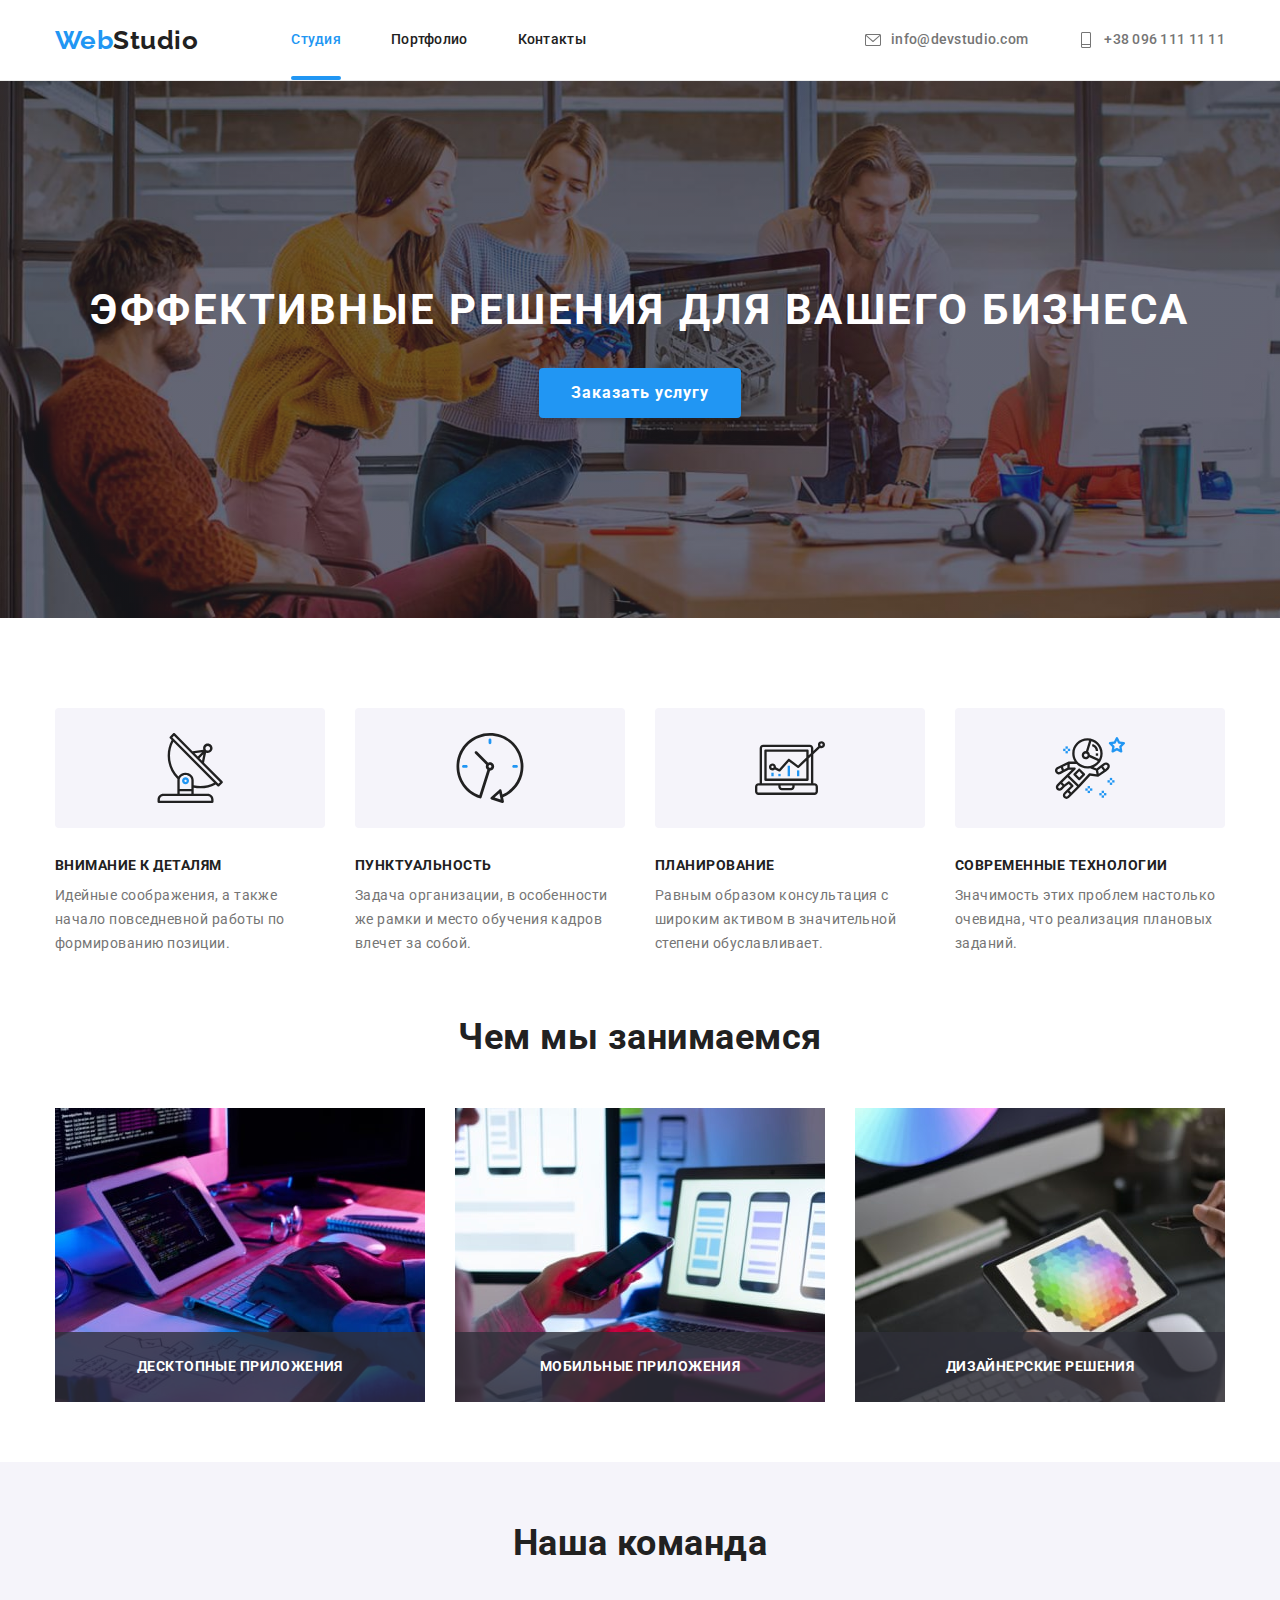
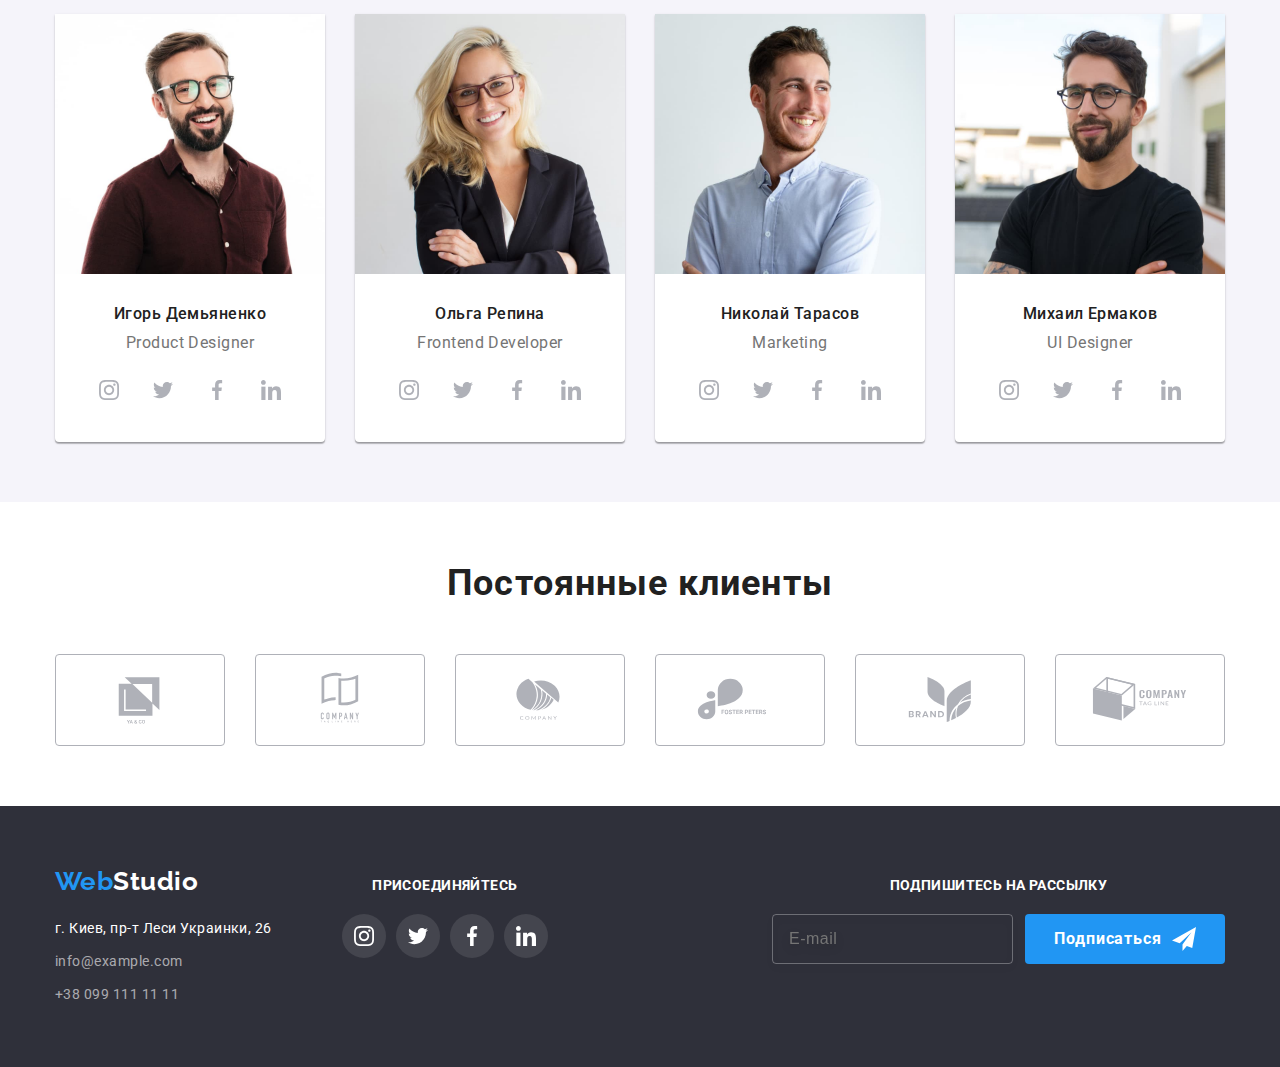
==== commit 1eadcf3c: "Homework" ====
--- a/index.html
+++ b/index.html
@@ -456,10 +456,10 @@
     </main>
 
     <!-- FOOTER -->
-    <!-- <footer class="footer">
-        <div class="container">-->
+    <footer class="footer">
+        <div class="container">
             <!-- FOOTER CONTACTS -->
-            <!-- <div class="footer-contacts-container">
+            <div class="footer-contacts-container">
                 <a class="footer-contacts__logo" href="" lang="en">Web<span class="footer-contacts__logo-right">Studio</span></a>
                 <address class="footer-contacts__address-section">
                     <ul class="footer-contacts__list">
@@ -468,9 +468,9 @@
                         <li class="footer-contacts__item"><a class="footer-contacts__link" href="tel:+380991111111">+38 099 111 11 11</a></li>
                     </ul>
                 </address>
-            </div> -->
+            </div>
             <!-- FOOTER SOCIAL -->
-            <!-- <div class="footer-social">
+            <div class="footer-social">
                 <p class="footer-social__title">присоединяйтесь</p>
                 <ul class="footer-social__list">
                     <li class="footer-social__item">
@@ -502,10 +502,10 @@
                         </a>
                     </li>
                 </ul>
-            </div> -->
+            </div>
             
             <!-- MAILING -->
-            <!-- <div class="footer-mailing">
+            <div class="footer-mailing">
                 <p class="footer-mailing__title">Подпишитесь на рассылку</p>
                 <form class="footer-mailing__form" method="POST" action="javascript:void(0);" autocomplete="off">
                     <input class="footer-mailing__email" type="email" name="email" placeholder="E-mail">
@@ -518,10 +518,10 @@
                 </form>
             </div>
         </div>
-    </footer>  -->
+    </footer>
 
     <!-- MODAL -->
-    <!-- <div class="backdrop is-hidden" data-modal>
+    <div class="backdrop is-hidden" data-modal>
         <div class="modal">
             <button class="modal__button-close" data-modal-close>
                 <svg width="30" height="30">
@@ -573,7 +573,7 @@
                 <button class="form-button" type="submit">Отправить</button>                
             </form>
         </div> 
-    </div> -->
+    </div>
 
     <script src="./js/modal.js"></script>
     <script src="./js/mobile-menu.js"></script>
--- a/css/main.min.css
+++ b/css/main.min.css
@@ -1,2 +1,2 @@
-html{box-sizing:border-box}*,*::before,*::after{box-sizing:inherit}body{font-family:"Roboto",sans-serif;color:#212121;background:#fff;letter-spacing:0.03em;margin:0;padding:0}button{border:none;border-radius:4px;cursor:pointer}.section{padding-bottom:60px;padding-top:60px}.container{margin-left:auto;margin-right:auto;max-width:100%;padding-left:15px;padding-right:15px}.container.works{display:none}@media screen and (min-width: 480px){.container{width:450px}}@media screen and (min-width: 768px){.container{width:768px}}@media screen and (min-width: 1200px){.container{width:1200px}.container.works{display:block}}.container>h2{margin-bottom:50px}.visually-hidden{position:absolute;white-space:nowrap;width:1px;height:1px;overflow:hidden;border:0;padding:0;clip:rect(0 0 0 0);clip-path:inset(50%);margin:-1px}.logo-link,.nav-list__link,.contacts-list__link,.mobile-nav-list .mobile-nav-list__link,.mobile-nav-contacts-list__link-phone,.mobile-nav-contacts-list__link-mail,.mobile-nav-social-list__link,.footer-contacts__logo,.footer-contacts__address,.footer-contacts__link,.projects-list__link{text-decoration:none}.nav-list,.contacts-list,.mobile-nav-list,.mobile-nav-contacts-list,.mobile-nav-social-list,.reasons-list,.works-list,.team-list,.person-social,.clients-list,.footer-contacts__list,.footer-social__list,.projects-filter__list,.projects-list{list-style:none}h1,h2,h3,ul,p{margin:0;padding:0}.link{text-decoration:none}.list{list-style-type:none}.nav{border-bottom:1px solid #ececec}.nav .container{display:flex;align-items:center}.logo-link{margin-right:93px;padding-top:24px;padding-bottom:24px;font-family:Raleway, sans-serif;font-weight:700;font-size:26px;line-height:1.19;color:#2196f3}.logo-link__right-header{color:#212121}.nav-list{display:none}@media screen and (min-width: 768px){.nav-list{display:flex}}.nav-list__item:not(:last-child){margin-right:50px}.nav-list__link{display:block;position:relative;font-weight:500;font-size:14px;line-height:1.14;letter-spacing:0.02em;color:#212121;padding:32px 0;transition:color 250ms cubic-bezier(0.4, 0, 0.2, 1)}.nav-list__link:hover,.nav-list__link:focus{color:#2196f3}.nav-list__link--current{color:#2196f3}.nav-list__link--current::after{content:'';position:absolute;left:0;bottom:0;height:4px;width:100%;background:#2196f3;box-sizing:border-box;border-radius:2px}.contacts-list__icon{fill:currentColor;margin-right:10px;padding:0}.contacts-list{display:none;margin-left:auto}@media screen and (min-width: 1200px){.contacts-list{display:flex}}.contacts-list__item:not(:last-child){margin-right:50px}.contacts-list__link{display:flex;align-items:center;padding-top:32px;padding-bottom:32px;font-weight:500;font-size:14px;line-height:1.14;letter-spacing:0.02em;color:#757575;transition:color 250ms cubic-bezier(0.4, 0, 0.2, 1)}.contacts-list__link:hover,.contacts-list__link:focus{color:#2196f3}.open-menu-btn{display:none;margin:0;padding:0;border:none;background-color:transparent;margin-left:auto}@media screen and (max-width: 767px){.open-menu-btn{display:block}}.mobile-menu{display:none;position:fixed;width:100vw;height:100vh;top:0;background-color:#fff;z-index:5;padding:48px 40px}.mobile-menu.is-open{display:flex;flex-direction:column;height:100%}.close-menu-btn{display:block;position:absolute;top:10px;right:15px;margin:0;padding:0;border:none;background-color:transparent}.mobile-nav-list .mobile-nav-list__item{font-weight:500;font-size:40px;line-height:1.18;letter-spacing:0.02em}.mobile-nav-list .mobile-nav-list__item:not(:last-child){margin-bottom:32px}.mobile-nav-list .mobile-nav-list__link{color:#212121}.mobile-nav-list .mobile-nav-list__link--current{color:#2196f3}.mobile-nav-contacts-list{margin-top:auto;margin-bottom:64px}.mobile-nav-contacts-list__item-phone{font-weight:500;font-size:34px;line-height:1.18;letter-spacing:0.02em;margin-bottom:32px}.mobile-nav-contacts-list__link-phone{color:#2196f3}.mobile-nav-contacts-list__item-mail{font-size:24px;line-height:1.17;letter-spacing:0.02em}.mobile-nav-contacts-list__link-mail{color:#757575}.mobile-nav-social-list{display:flex;justify-content:space-between}.mobile-nav-social-list__item{font-size:18px;line-height:1.22;letter-spacing:0.02em}.mobile-nav-social-list__link{color:#2196f3}.hero{background-color:#2f303a;background-image:linear-gradient(rgba(47,48,58,0.4), rgba(47,48,58,0.4)),url(../images/bg-hero.jpg);background-repeat:no-repeat;background-size:cover;padding-top:200px;padding-bottom:200px;text-align:center;margin-left:auto;margin-right:auto}@media (min-device-pixel-ratio: 2), (min-resolution: 192dpi), (min-resolution: 2dppx){.hero{background-image:linear-gradient(rgba(47,48,58,0.4), rgba(47,48,58,0.4)),url(../images/bg-hero-2x.jpg)}}@media screen and (min-width: 768px) and (max-width: 1199px){.hero{background-image:linear-gradient(rgba(47,48,58,0.4), rgba(47,48,58,0.4)),url(../images/bg-hero-tablet-1x.jpg)}}@media screen and (min-width: 768px) and (max-width: 1199px) and (min-device-pixel-ratio: 2), screen and (min-width: 768px) and (max-width: 1199px) and (min-resolution: 192dpi), screen and (min-width: 768px) and (max-width: 1199px) and (min-resolution: 2dppx){.hero{background-image:linear-gradient(rgba(47,48,58,0.4), rgba(47,48,58,0.4)),url(../images/bg-hero-tablet-2x.jpg)}}@media screen and (max-width: 767px){.hero{background-image:linear-gradient(rgba(47,48,58,0.4), rgba(47,48,58,0.4)),url(../images/bg-hero-mobile-1x.jpg)}}@media screen and (max-width: 767px) and (min-device-pixel-ratio: 2), screen and (max-width: 767px) and (min-resolution: 192dpi), screen and (max-width: 767px) and (min-resolution: 2dppx){.hero{background-image:linear-gradient(rgba(47,48,58,0.4), rgba(47,48,58,0.4)),url(../images/bg-hero-mobile-2x.jpg)}}.hero__title{font-weight:700;font-size:26px;line-height:1.36;letter-spacing:0.06em;text-transform:uppercase;color:#fff;margin-bottom:30px;margin-left:auto;margin-right:auto}@media screen and (min-width: 1200px){.hero__title{font-size:42px}}.hero__btn{font-family:inherit;font-weight:700;font-size:16px;line-height:1.87;letter-spacing:0.06em;background-color:#2196f3;color:#fff;min-width:200px;height:50px;padding-right:32px;padding-left:32px;box-shadow:0px 4px 4px rgba(0,0,0,0.15)}.reasons-list{margin-bottom:-30px}@media screen and (min-width: 768px){.reasons-list{display:flex;flex-wrap:wrap;margin-left:-30px}}.reasons-list__item{margin-bottom:30px}@media screen and (min-width: 768px){.reasons-list__item{margin-top:30px;margin-left:30px;flex-basis:calc((100% - 2 * 30px) / 2)}}@media screen and (min-width: 1200px){.reasons-list__item{flex-basis:calc((100% - 4 * 30px) / 4)}}.reasons-list__icon{width:100%;height:120px;margin-bottom:30px;background:#f5f4fa;border-radius:4px;display:flex;justify-content:center;align-items:center}.reasons-list__title{font-weight:700;font-size:14px;line-height:1.14;text-transform:uppercase;color:#212121;margin-bottom:10px}@media screen and (max-width: 769px){.reasons-list__title{text-align:center}}.reasons-list__content{font-size:14px;line-height:1.71;color:#757575}.works-container{display:none;padding:0;display:block;padding:0 60px}.section:nth-child(3){padding-top:0}.works-title{font-weight:700;font-size:36px;line-height:1.17;text-align:center;color:#212121}.works-list{display:flex;flex-wrap:wrap;margin-top:-30px;margin-left:-30px}.works-list__item{margin-top:30px;margin-left:30px;flex-basis:calc((100% - 3 * 30px) / 3)}.works-list__img{display:block;min-width:100%;height:auto}.works-list__img-thumb{position:relative}.works-list__title{position:absolute;display:flex;width:100%;height:70px;bottom:0;background:rgba(47,48,58,0.8);font-weight:700;font-size:14px;line-height:1.14;align-items:center;justify-content:center;letter-spacing:0.03em;text-transform:uppercase;color:#fff}.section:nth-child(4){background-color:#f5f4fa}.team-title{font-weight:700;font-size:28px;line-height:1.17;text-align:center;color:#212121}@media screen and (min-width: 1200px){.team-title{font-size:36px}}.team-list{margin-top:-30px}@media screen and (min-width: 768px){.team-list{display:flex;flex-wrap:wrap;margin-left:-30px}}.team-list__item{margin-top:30px;background-color:#fff;box-shadow:0px 1px 3px rgba(0,0,0,0.12),0px 1px 1px rgba(0,0,0,0.14),0px 2px 1px rgba(0,0,0,0.2);border-radius:0px 0px 4px 4px}@media screen and (min-width: 768px){.team-list__item{margin-left:30px;flex-basis:calc((100% - 2 * 30px) / 2)}}@media screen and (min-width: 1200px){.team-list__item{flex-basis:calc((100% - 4 * 30px) / 4)}}.team-list__photo{display:block;width:100%}.team-list__description{padding:30px 32px}.team-list__person-name{margin-bottom:10px;font-weight:500;font-size:16px;line-height:1.19;text-align:center;color:#212121}.team-list__person-position{font-size:16px;line-height:1.19;text-align:center;color:#757575;margin-bottom:16px}.person-social{display:flex;justify-content:center}.person-social__item{width:44px;height:44px}.person-social__item:not(:last-child){margin-right:10px}.person-social__link{width:100%;height:100%;border-radius:50%;display:flex;align-items:center;justify-content:center;color:#afb1b8;transition:background-color 250ms cubic-bezier(0.4, 0, 0.2, 1),color 250ms cubic-bezier(0.4, 0, 0.2, 1)}.person-social__link:hover,.person-social__link:focus{background-color:#2196f3;color:#ffffff}.person-social__icon{fill:currentColor}.clients-title{font-weight:700;font-size:28px;line-height:1.17;text-align:center;letter-spacing:0.03em;color:#212121;margin-bottom:50px}@media screen and (min-width: 1200px){.clients-title{font-size:36px}}.clients-list{display:flex;flex-wrap:wrap;margin-left:-30px;margin-top:-30px}.clients-list__item{width:170px;height:92px;margin-left:30px;margin-top:30px;flex-basis:calc((100% - 2 * 30px) / 2)}@media screen and (min-width: 768px){.clients-list__item{flex-basis:calc((100% - 3 * 30px) / 3)}}@media screen and (min-width: 1200px){.clients-list__item{flex-basis:calc((100% - 6 * 30px) / 6)}}.clients-list__link{display:flex;align-items:center;justify-content:center;width:100%;height:100%;border:1px solid #afb1b8;border-radius:4px;color:#afb1b8;transition:border-color 250ms cubic-bezier(0.4, 0, 0.2, 1),color 250ms cubic-bezier(0.4, 0, 0.2, 1)}.clients-list__link:hover,.clients-list__link:focus{border-color:#2196f3;color:#2196f3}.clients-list__icon{fill:currentColor}.footer{background-color:#2f303a;padding-top:60px;padding-bottom:60px}.footer .container{display:flex;align-items:baseline}.footer-contacts__logo{font-family:Raleway;font-weight:700;font-size:26px;line-height:1.19;color:#2196f3}.footer-contacts__logo-right{color:#fff}.footer-contacts__list{margin:20px 0 0 0}.footer-contacts__address-section{font-style:inherit}.footer-contacts__address{font-size:14px;line-height:1.71;color:#fff;transition:color 250ms cubic-bezier(0.4, 0, 0.2, 1)}.footer-contacts__address:hover,.footer-contacts__address:focus{color:#2196f3}.footer-contacts__link{font-size:14px;line-height:1.71;color:rgba(255,255,255,0.6);transition:color 250ms cubic-bezier(0.4, 0, 0.2, 1)}.footer-contacts__link:hover,.footer-contacts__link:focus{color:#2196f3}.footer-contacts__item:not(:last-child){margin-bottom:9px}.footer-contacts-container{margin-right:70px}.footer-contacts__item+.footer-contacts__item{margin-top:9px}.footer-social{margin-right:auto}.footer-social__list{display:flex;justify-content:center}.footer-social__title{font-weight:700;font-size:14px;line-height:1.14;letter-spacing:0.03em;text-transform:uppercase;color:#fff;margin-bottom:20px}.footer-social__item{width:44px;height:44px}.footer-social__item+.footer-social__item{margin-left:10px}.footer-social__link{display:flex;justify-content:center;align-items:center;background-color:#44454e;border-radius:50%;width:100%;height:100%;color:#fff;transition:background-color 250ms cubic-bezier(0.4, 0, 0.2, 1)}.footer-social__link:hover,.footer-social__link:focus{background-color:#2196f3}.footer-social__icon{fill:currentColor}.footer-mailing__title{font-weight:700;font-size:14px;line-height:1.14;letter-spacing:0.03em;text-transform:uppercase;color:#fff;margin-bottom:20px}.footer-mailing__form{display:flex;position:relative}.footer-mailing__email{height:50px;width:358px;border:1px solid rgba(255,255,255,0.3);box-sizing:border-box;filter:drop-shadow(0px 4px 4px rgba(0,0,0,0.15));border-radius:4px;background-color:inherit;font-size:16px;line-height:1.25;display:flex;align-items:center;letter-spacing:0.03em;color:rgba(255,255,255,0.6);padding:15px 16px;margin-right:12px}.footer-mailing__submit{display:flex;font-family:inherit;font-weight:700;font-size:16px;line-height:1.87;letter-spacing:0.06em;margin:0 auto;padding:10px 6px;min-width:200px;justify-content:center;align-items:center;background-color:#2196f3;color:#fff}.submit-icon{margin-left:10px;fill:#fff}.backdrop{position:fixed;top:0;left:0;height:100%;width:100%;background:rgba(0,0,0,0.2);transition:opacity 250ms cubic-bezier(0.4, 0, 0.2, 1)}.backdrop.is-hidden{opacity:0;pointer-events:none}.backdrop.is-hidden .modal{transform:translate(-50%, -50%) scale(1.1)}.modal{position:absolute;top:50%;left:50%;width:528px;padding:40px;transform:translate(-50%, -50%) scale(1);background-color:#fff;transition:transform 250ms cubic-bezier(0.4, 0, 0.2, 1)}.modal__button-close{position:absolute;display:flex;justify-content:center;align-items:center;top:8px;right:8px;width:30px;height:30px;border:1px solid rgba(0,0,0,0.1);background-color:#fff;border-radius:50%;transition:fill 250ms cubic-bezier(0.4, 0, 0.2, 1)}.modal__button-close:hover,.modal__button-close:focus{fill:#2196f3}.modal__title{font-weight:bold;font-size:20px;line-height:1.15;text-align:center;letter-spacing:0.03em;margin-bottom:12px}.form-field{display:flex;position:relative;flex-direction:column;margin-top:10px}.form-field__label{font-size:12px;line-height:1.17;letter-spacing:0.01em;margin-bottom:4px;color:#757575}.form-field__input{height:40px;border:1px solid rgba(33,33,33,0.2);border-radius:4px;padding-left:35px;font-family:inherit;font-size:12px;line-height:1.17;letter-spacing:0.01em;transition:border-color 250ms cubic-bezier(0.4, 0, 0.2, 1)}.form-field__input:hover,.form-field__input:focus{border-color:#2196f3}.form-field__icon{position:absolute;left:12px;top:50%;transition:fill 250ms cubic-bezier(0.4, 0, 0.2, 1)}.form-field__input:hover+.form-field__icon,.form-field__input:focus+.form-field__icon{fill:#2196f3}.form-field__textarea{font-family:inherit;padding:12px 16px;height:120px;resize:none;border:1px solid rgba(33,33,33,0.2);border-radius:4px;transition:border-color 250ms cubic-bezier(0.4, 0, 0.2, 1)}.form-field__textarea::placeholder{font-family:inherit;font-size:12px;line-height:1.17;letter-spacing:0.01em;color:rgba(117,117,117,0.5)}.form-field__textarea:hover,.form-field__textarea:focus{border-color:#2196f3}.form-chekbox{margin-top:20px}.form-checkbox__label{display:flex;align-items:center;font-size:14px;line-height:1.71;letter-spacing:0.03em;color:#757575}.form-checkbox__label-link{color:#2196f3;margin-left:4px}.checkbox__icon{width:15px;height:15px;margin-right:4px;margin-left:13px;border:2px solid #212121;border-radius:4px;transition:background-color 250ms cubic-bezier(0.4, 0, 0.2, 1),background-color 250ms cubic-bezier(0.4, 0, 0.2, 1),background-color 250ms cubic-bezier(0.4, 0, 0.2, 1),border-color 250ms cubic-bezier(0.4, 0, 0.2, 1)}.form-checkbox__label:hover+.checkbox__icon,.checkbox:hover+.checkbox__icon,.checkbox:focus+.checkbox__icon{border-color:#2196f3}.checkbox:checked+.checkbox__icon{background-color:#2196f3;background-image:url("../images/checkbox-checked.svg");background-size:contain;background-origin:content-box;border-color:#2196f3}.form-button{display:block;font-family:inherit;font-weight:700;font-size:16px;line-height:1.87;letter-spacing:0.06em;margin-top:30px;margin-left:auto;margin-right:auto;padding:10px 6px;min-width:200px;background-color:#2196f3;color:#fff}.projects-filter__list{display:flex;justify-content:center;margin-bottom:50px}.projects-filter__item:not(:last-child){margin-right:8px}.projects-filter__btn{font-family:inherit;font-weight:500;font-size:16px;line-height:1.62;letter-spacing:0.03em;color:#212121;padding-top:6px;padding-bottom:6px;padding-left:22px;padding-right:22px;transition:background-color 250ms cubic-bezier(0.4, 0, 0.2, 1),color 250ms cubic-bezier(0.4, 0, 0.2, 1),box-shadow 250ms cubic-bezier(0.4, 0, 0.2, 1)}.projects-filter__btn--current,.projects-filter__btn:hover,.projects-filter__btn:focus{color:#fff;background-color:#2196f3;box-shadow:0px 3px 1px rgba(0,0,0,0.1),0px 1px 2px rgba(0,0,0,0.08),0px 2px 2px rgba(0,0,0,0.12)}.projects-list{display:flex;flex-wrap:wrap;margin-top:-30px;margin-left:-30px}.projects-list__item{margin-top:30px;margin-left:30px;flex-basis:calc((100% - 3 * 30px) / 3)}.projects-list__image-thumb{position:relative;overflow:hidden}.projects-list__link{display:block;cursor:pointer;transition:box-shadow 250ms cubic-bezier(0.4, 0, 0.2, 1)}.projects-list__link:hover,.projects-list__link:focus{box-shadow:0px 1px 1px rgba(0,0,0,0.12),0px 4px 4px rgba(0,0,0,0.06),1px 4px 6px rgba(0,0,0,0.16)}.projects-list__image{display:block}.projects-list__image-title{position:absolute;top:100%;left:0;padding:63px 24px;font-size:18px;line-height:1.56;letter-spacing:0.03em;color:#fff;background:rgba(33,150,243,0.9);transition:transform 250ms cubic-bezier(0.4, 0, 0.2, 1)}.projects-list__link:hover .projects-list__image-title,.projects-list__link:focus .projects-list__image-title{transform:translateY(-100%)}.projects-list__item-text{padding:20px 24px;background-color:#fff;border-left:1px solid #eee;border-right:1px solid #eee;border-bottom:1px solid #eee}.projects-list__item-title{font-weight:700;font-size:18px;line-height:2;letter-spacing:0.06em;color:#212121;margin-bottom:4px}.projects-list__item-content{font-size:16px;line-height:1.87;color:#757575}
+html{box-sizing:border-box}*,*::before,*::after{box-sizing:inherit}body{font-family:"Roboto",sans-serif;color:#212121;background:#fff;letter-spacing:0.03em;margin:0;padding:0}button{border:none;border-radius:4px;cursor:pointer}.section{padding-bottom:60px;padding-top:60px}.container{margin-left:auto;margin-right:auto;max-width:100%;padding-left:15px;padding-right:15px}.container.works{display:none}@media screen and (min-width: 480px){.container{width:450px}}@media screen and (min-width: 768px){.container{width:768px}}@media screen and (min-width: 1200px){.container{width:1200px}.container.works{display:block}}.container>h2{margin-bottom:50px}.visually-hidden{position:absolute;white-space:nowrap;width:1px;height:1px;overflow:hidden;border:0;padding:0;clip:rect(0 0 0 0);clip-path:inset(50%);margin:-1px}.logo-link,.nav-list__link,.contacts-list__link,.mobile-nav-list .mobile-nav-list__link,.mobile-nav-contacts-list__link-phone,.mobile-nav-contacts-list__link-mail,.mobile-nav-social-list__link,.footer-contacts__logo,.footer-contacts__address,.footer-contacts__link,.projects-list__link{text-decoration:none}.nav-list,.contacts-list,.mobile-nav-list,.mobile-nav-contacts-list,.mobile-nav-social-list,.reasons-list,.works-list,.team-list,.person-social,.clients-list,.footer-contacts__list,.footer-social__list,.projects-filter__list,.projects-list{list-style:none}h1,h2,h3,ul,p{margin:0;padding:0}.link{text-decoration:none}.list{list-style-type:none}.nav{border-bottom:1px solid #ececec}.nav .container{display:flex;align-items:center}.logo-link{margin-right:93px;padding-top:24px;padding-bottom:24px;font-family:Raleway, sans-serif;font-weight:700;font-size:26px;line-height:1.19;color:#2196f3}.logo-link__right-header{color:#212121}.nav-list{display:none}@media screen and (min-width: 768px){.nav-list{display:flex}}.nav-list__item:not(:last-child){margin-right:50px}.nav-list__link{display:block;position:relative;font-weight:500;font-size:14px;line-height:1.14;letter-spacing:0.02em;color:#212121;padding:32px 0;transition:color 250ms cubic-bezier(0.4, 0, 0.2, 1)}.nav-list__link:hover,.nav-list__link:focus{color:#2196f3}.nav-list__link--current{color:#2196f3}.nav-list__link--current::after{content:'';position:absolute;left:0;bottom:0;height:4px;width:100%;background:#2196f3;box-sizing:border-box;border-radius:2px}.contacts-list__icon{fill:currentColor;margin-right:10px;padding:0}.contacts-list{display:none;margin-left:auto}@media screen and (min-width: 1200px){.contacts-list{display:flex}}.contacts-list__item:not(:last-child){margin-right:50px}.contacts-list__link{display:flex;align-items:center;padding-top:32px;padding-bottom:32px;font-weight:500;font-size:14px;line-height:1.14;letter-spacing:0.02em;color:#757575;transition:color 250ms cubic-bezier(0.4, 0, 0.2, 1)}.contacts-list__link:hover,.contacts-list__link:focus{color:#2196f3}.open-menu-btn{display:none;margin:0;padding:0;border:none;background-color:transparent;margin-left:auto}@media screen and (max-width: 767px){.open-menu-btn{display:block}}.mobile-menu{display:none;position:fixed;width:100vw;height:100vh;top:0;background-color:#fff;z-index:5;padding:48px 40px}.mobile-menu.is-open{display:flex;flex-direction:column;height:100%}.close-menu-btn{display:block;position:absolute;top:10px;right:15px;margin:0;padding:0;border:none;background-color:transparent}.mobile-nav-list .mobile-nav-list__item{font-weight:500;font-size:40px;line-height:1.18;letter-spacing:0.02em}.mobile-nav-list .mobile-nav-list__item:not(:last-child){margin-bottom:32px}.mobile-nav-list .mobile-nav-list__link{color:#212121}.mobile-nav-list .mobile-nav-list__link--current{color:#2196f3}.mobile-nav-contacts-list{margin-top:auto;margin-bottom:64px}.mobile-nav-contacts-list__item-phone{font-weight:500;font-size:34px;line-height:1.18;letter-spacing:0.02em;margin-bottom:32px}.mobile-nav-contacts-list__link-phone{color:#2196f3}.mobile-nav-contacts-list__item-mail{font-size:24px;line-height:1.17;letter-spacing:0.02em}.mobile-nav-contacts-list__link-mail{color:#757575}.mobile-nav-social-list{display:flex;justify-content:space-between}.mobile-nav-social-list__item{font-size:18px;line-height:1.22;letter-spacing:0.02em}.mobile-nav-social-list__link{color:#2196f3}.hero{background-color:#2f303a;background-image:linear-gradient(rgba(47,48,58,0.4), rgba(47,48,58,0.4)),url(../images/bg-hero.jpg);background-repeat:no-repeat;background-size:cover;padding-top:200px;padding-bottom:200px;text-align:center;margin-left:auto;margin-right:auto}@media (min-device-pixel-ratio: 2), (min-resolution: 192dpi), (min-resolution: 2dppx){.hero{background-image:linear-gradient(rgba(47,48,58,0.4), rgba(47,48,58,0.4)),url(../images/bg-hero-2x.jpg)}}@media screen and (min-width: 768px) and (max-width: 1199px){.hero{background-image:linear-gradient(rgba(47,48,58,0.4), rgba(47,48,58,0.4)),url(../images/bg-hero-tablet-1x.jpg)}}@media screen and (min-width: 768px) and (max-width: 1199px) and (min-device-pixel-ratio: 2), screen and (min-width: 768px) and (max-width: 1199px) and (min-resolution: 192dpi), screen and (min-width: 768px) and (max-width: 1199px) and (min-resolution: 2dppx){.hero{background-image:linear-gradient(rgba(47,48,58,0.4), rgba(47,48,58,0.4)),url(../images/bg-hero-tablet-2x.jpg)}}@media screen and (max-width: 767px){.hero{background-image:linear-gradient(rgba(47,48,58,0.4), rgba(47,48,58,0.4)),url(../images/bg-hero-mobile-1x.jpg)}}@media screen and (max-width: 767px) and (min-device-pixel-ratio: 2), screen and (max-width: 767px) and (min-resolution: 192dpi), screen and (max-width: 767px) and (min-resolution: 2dppx){.hero{background-image:linear-gradient(rgba(47,48,58,0.4), rgba(47,48,58,0.4)),url(../images/bg-hero-mobile-2x.jpg)}}.hero__title{font-weight:700;font-size:26px;line-height:1.36;letter-spacing:0.06em;text-transform:uppercase;color:#fff;margin-bottom:30px;margin-left:auto;margin-right:auto}@media screen and (min-width: 1200px){.hero__title{font-size:42px}}.hero__btn{font-family:inherit;font-weight:700;font-size:16px;line-height:1.87;letter-spacing:0.06em;background-color:#2196f3;color:#fff;min-width:200px;height:50px;padding-right:32px;padding-left:32px;box-shadow:0px 4px 4px rgba(0,0,0,0.15)}.reasons-list{margin-bottom:-30px}@media screen and (min-width: 768px){.reasons-list{display:flex;flex-wrap:wrap;margin-left:-30px}}.reasons-list__item{margin-bottom:30px}@media screen and (min-width: 768px){.reasons-list__item{margin-top:30px;margin-left:30px;flex-basis:calc((100% - 2 * 30px) / 2)}}@media screen and (min-width: 1200px){.reasons-list__item{flex-basis:calc((100% - 4 * 30px) / 4)}}.reasons-list__icon{width:100%;height:120px;margin-bottom:30px;background:#f5f4fa;border-radius:4px;display:flex;justify-content:center;align-items:center}.reasons-list__title{font-weight:700;font-size:14px;line-height:1.14;text-transform:uppercase;color:#212121;margin-bottom:10px}@media screen and (max-width: 769px){.reasons-list__title{text-align:center}}.reasons-list__content{font-size:14px;line-height:1.71;color:#757575}.works-container{display:none;padding:0;display:block;padding:0 60px}.section:nth-child(3){padding-top:0}.works-title{font-weight:700;font-size:36px;line-height:1.17;text-align:center;color:#212121}.works-list{display:flex;flex-wrap:wrap;margin-top:-30px;margin-left:-30px}.works-list__item{margin-top:30px;margin-left:30px;flex-basis:calc((100% - 3 * 30px) / 3)}.works-list__img{display:block;min-width:100%;height:auto}.works-list__img-thumb{position:relative}.works-list__title{position:absolute;display:flex;width:100%;height:70px;bottom:0;background:rgba(47,48,58,0.8);font-weight:700;font-size:14px;line-height:1.14;align-items:center;justify-content:center;letter-spacing:0.03em;text-transform:uppercase;color:#fff}.section:nth-child(4){background-color:#f5f4fa}.team-title{font-weight:700;font-size:28px;line-height:1.17;text-align:center;color:#212121}@media screen and (min-width: 1200px){.team-title{font-size:36px}}.team-list{margin-top:-30px}@media screen and (min-width: 768px){.team-list{display:flex;flex-wrap:wrap;margin-left:-30px}}.team-list__item{margin-top:30px;background-color:#fff;box-shadow:0px 1px 3px rgba(0,0,0,0.12),0px 1px 1px rgba(0,0,0,0.14),0px 2px 1px rgba(0,0,0,0.2);border-radius:0px 0px 4px 4px}@media screen and (min-width: 768px){.team-list__item{margin-left:30px;flex-basis:calc((100% - 2 * 30px) / 2)}}@media screen and (min-width: 1200px){.team-list__item{flex-basis:calc((100% - 4 * 30px) / 4)}}.team-list__photo{display:block;width:100%}.team-list__description{padding:30px 32px}.team-list__person-name{margin-bottom:10px;font-weight:500;font-size:16px;line-height:1.19;text-align:center;color:#212121}.team-list__person-position{font-size:16px;line-height:1.19;text-align:center;color:#757575;margin-bottom:16px}.person-social{display:flex;justify-content:center}.person-social__item{width:44px;height:44px}.person-social__item:not(:last-child){margin-right:10px}.person-social__link{width:100%;height:100%;border-radius:50%;display:flex;align-items:center;justify-content:center;color:#afb1b8;transition:background-color 250ms cubic-bezier(0.4, 0, 0.2, 1),color 250ms cubic-bezier(0.4, 0, 0.2, 1)}.person-social__link:hover,.person-social__link:focus{background-color:#2196f3;color:#ffffff}.person-social__icon{fill:currentColor}.clients-title{font-weight:700;font-size:28px;line-height:1.17;text-align:center;letter-spacing:0.03em;color:#212121;margin-bottom:50px}@media screen and (min-width: 1200px){.clients-title{font-size:36px}}.clients-list{display:flex;flex-wrap:wrap;margin-left:-30px;margin-top:-30px}.clients-list__item{width:170px;height:92px;margin-left:30px;margin-top:30px;flex-basis:calc((100% - 2 * 30px) / 2)}@media screen and (min-width: 768px){.clients-list__item{flex-basis:calc((100% - 3 * 30px) / 3)}}@media screen and (min-width: 1200px){.clients-list__item{flex-basis:calc((100% - 6 * 30px) / 6)}}.clients-list__link{display:flex;align-items:center;justify-content:center;width:100%;height:100%;border:1px solid #afb1b8;border-radius:4px;color:#afb1b8;transition:border-color 250ms cubic-bezier(0.4, 0, 0.2, 1),color 250ms cubic-bezier(0.4, 0, 0.2, 1)}.clients-list__link:hover,.clients-list__link:focus{border-color:#2196f3;color:#2196f3}.clients-list__icon{fill:currentColor}.footer{background-color:#2f303a;padding-top:60px;padding-bottom:60px}@media screen and (min-width: 1200px){.footer .container{display:flex;align-items:baseline}}.footer-contacts__logo{display:block;font-family:Raleway;font-weight:700;font-size:26px;line-height:1.19;color:#2196f3;text-align:center}@media screen and (min-width: 1200px){.footer-contacts__logo{text-align:left}}.footer-contacts__logo-right{color:#fff}.footer-contacts__list{margin:20px 0 0 0}.footer-contacts__address-section{font-style:inherit;display:block;text-align:center}@media screen and (min-width: 1200px){.footer-contacts__address-section{display:inline;text-align:left}}.footer-contacts__address{font-size:14px;line-height:1.71;color:#fff;transition:color 250ms cubic-bezier(0.4, 0, 0.2, 1)}.footer-contacts__address:hover,.footer-contacts__address:focus{color:#2196f3}.footer-contacts__link{font-size:14px;line-height:1.71;color:rgba(255,255,255,0.6);transition:color 250ms cubic-bezier(0.4, 0, 0.2, 1)}.footer-contacts__link:hover,.footer-contacts__link:focus{color:#2196f3}.footer-contacts__item:not(:last-child){margin-bottom:9px}.footer-contacts-container{margin-bottom:60px}@media screen and (min-width: 1200px){.footer-contacts-container{margin-bottom:0;margin-right:70px}}.footer-contacts__item+.footer-contacts__item{margin-top:9px}.footer-social{margin-bottom:60px}@media screen and (min-width: 1200px){.footer-social{margin-bottom:0;margin-right:auto}}.footer-social__list{display:flex;justify-content:center}.footer-social__title{font-weight:700;font-size:14px;line-height:1.14;letter-spacing:0.03em;text-transform:uppercase;color:#fff;margin-bottom:20px;text-align:center}.footer-social__item{width:44px;height:44px}.footer-social__item+.footer-social__item{margin-left:10px}.footer-social__link{display:flex;justify-content:center;align-items:center;background-color:#44454e;border-radius:50%;width:100%;height:100%;color:#fff;transition:background-color 250ms cubic-bezier(0.4, 0, 0.2, 1)}.footer-social__link:hover,.footer-social__link:focus{background-color:#2196f3}.footer-social__icon{fill:currentColor}.footer-mailing__title{font-weight:700;font-size:14px;line-height:1.14;letter-spacing:0.03em;text-transform:uppercase;color:#fff;margin-bottom:20px;text-align:center}@media screen and (min-width: 1200px){.footer-mailing__form{display:flex;position:relative}}.footer-mailing__email{height:50px;width:100%;border:1px solid rgba(255,255,255,0.3);box-sizing:border-box;filter:drop-shadow(0px 4px 4px rgba(0,0,0,0.15));border-radius:4px;background-color:inherit;font-size:16px;line-height:1.25;display:flex;align-items:center;letter-spacing:0.03em;color:rgba(255,255,255,0.6);padding:15px 16px;margin-bottom:20px}@media screen and (min-width: 1200px){.footer-mailing__email{margin-right:12px;margin-bottom:0}}.footer-mailing__submit{display:flex;font-family:inherit;font-weight:700;font-size:16px;line-height:1.87;letter-spacing:0.06em;margin:0 auto;padding:10px 6px;min-width:200px;justify-content:center;align-items:center;background-color:#2196f3;color:#fff}.submit-icon{margin-left:10px;fill:#fff}.backdrop{position:fixed;top:0;left:0;height:100%;width:100%;background:rgba(0,0,0,0.2);transition:opacity 250ms cubic-bezier(0.4, 0, 0.2, 1)}.backdrop.is-hidden{opacity:0;pointer-events:none}.backdrop.is-hidden .modal{transform:translate(-50%, -50%) scale(1.1)}.modal{position:absolute;top:50%;left:50%;width:528px;padding:40px;transform:translate(-50%, -50%) scale(1);background-color:#fff;transition:transform 250ms cubic-bezier(0.4, 0, 0.2, 1)}.modal__button-close{position:absolute;display:flex;justify-content:center;align-items:center;top:8px;right:8px;width:30px;height:30px;border:1px solid rgba(0,0,0,0.1);background-color:#fff;border-radius:50%;transition:fill 250ms cubic-bezier(0.4, 0, 0.2, 1)}.modal__button-close:hover,.modal__button-close:focus{fill:#2196f3}.modal__title{font-weight:bold;font-size:20px;line-height:1.15;text-align:center;letter-spacing:0.03em;margin-bottom:12px}.form-field{display:flex;position:relative;flex-direction:column;margin-top:10px}.form-field__label{font-size:12px;line-height:1.17;letter-spacing:0.01em;margin-bottom:4px;color:#757575}.form-field__input{height:40px;border:1px solid rgba(33,33,33,0.2);border-radius:4px;padding-left:35px;font-family:inherit;font-size:12px;line-height:1.17;letter-spacing:0.01em;transition:border-color 250ms cubic-bezier(0.4, 0, 0.2, 1)}.form-field__input:hover,.form-field__input:focus{border-color:#2196f3}.form-field__icon{position:absolute;left:12px;top:50%;transition:fill 250ms cubic-bezier(0.4, 0, 0.2, 1)}.form-field__input:hover+.form-field__icon,.form-field__input:focus+.form-field__icon{fill:#2196f3}.form-field__textarea{font-family:inherit;padding:12px 16px;height:120px;resize:none;border:1px solid rgba(33,33,33,0.2);border-radius:4px;transition:border-color 250ms cubic-bezier(0.4, 0, 0.2, 1)}.form-field__textarea::placeholder{font-family:inherit;font-size:12px;line-height:1.17;letter-spacing:0.01em;color:rgba(117,117,117,0.5)}.form-field__textarea:hover,.form-field__textarea:focus{border-color:#2196f3}.form-chekbox{margin-top:20px}.form-checkbox__label{display:flex;align-items:center;font-size:14px;line-height:1.71;letter-spacing:0.03em;color:#757575}.form-checkbox__label-link{color:#2196f3;margin-left:4px}.checkbox__icon{width:15px;height:15px;margin-right:4px;margin-left:13px;border:2px solid #212121;border-radius:4px;transition:background-color 250ms cubic-bezier(0.4, 0, 0.2, 1),background-color 250ms cubic-bezier(0.4, 0, 0.2, 1),background-color 250ms cubic-bezier(0.4, 0, 0.2, 1),border-color 250ms cubic-bezier(0.4, 0, 0.2, 1)}.form-checkbox__label:hover+.checkbox__icon,.checkbox:hover+.checkbox__icon,.checkbox:focus+.checkbox__icon{border-color:#2196f3}.checkbox:checked+.checkbox__icon{background-color:#2196f3;background-image:url("../images/checkbox-checked.svg");background-size:contain;background-origin:content-box;border-color:#2196f3}.form-button{display:block;font-family:inherit;font-weight:700;font-size:16px;line-height:1.87;letter-spacing:0.06em;margin-top:30px;margin-left:auto;margin-right:auto;padding:10px 6px;min-width:200px;background-color:#2196f3;color:#fff}.projects-filter__list{display:flex;flex-wrap:wrap;margin-bottom:40px}@media screen and (min-width: 768px){.projects-filter__list{justify-content:center}}@media screen and (min-width: 1200px){.projects-filter__list{margin-bottom:50px}}.projects-filter__item:not(:last-child){margin-right:8px}.projects-filter__btn{font-family:inherit;font-weight:500;font-size:16px;line-height:1.62;letter-spacing:0.03em;color:#212121;padding-top:6px;padding-bottom:6px;padding-left:22px;padding-right:22px;margin-bottom:21px;transition:background-color 250ms cubic-bezier(0.4, 0, 0.2, 1),color 250ms cubic-bezier(0.4, 0, 0.2, 1),box-shadow 250ms cubic-bezier(0.4, 0, 0.2, 1)}.projects-filter__btn--current,.projects-filter__btn:hover,.projects-filter__btn:focus{color:#fff;background-color:#2196f3;box-shadow:0px 3px 1px rgba(0,0,0,0.1),0px 1px 2px rgba(0,0,0,0.08),0px 2px 2px rgba(0,0,0,0.12)}.projects-list{margin-top:-30px}@media screen and (min-width: 768px){.projects-list{display:flex;flex-wrap:wrap;margin-left:-30px}}.projects-list__item{margin-top:30px}@media screen and (min-width: 768px){.projects-list__item{margin-left:30px;flex-basis:calc((100% - 2 * 30px) / 2)}}@media screen and (min-width: 1200px){.projects-list__item{margin-left:30px;flex-basis:calc((100% - 3 * 30px) / 3)}}.projects-list__image-thumb{position:relative;overflow:hidden}.projects-list__link{display:block;cursor:pointer;transition:box-shadow 250ms cubic-bezier(0.4, 0, 0.2, 1)}.projects-list__link:hover,.projects-list__link:focus{box-shadow:0px 1px 1px rgba(0,0,0,0.12),0px 4px 4px rgba(0,0,0,0.06),1px 4px 6px rgba(0,0,0,0.16)}.projects-list__image{display:block;width:100%}.projects-list__image-title{position:absolute;top:100%;left:0;padding:63px 24px;font-size:18px;line-height:1.56;letter-spacing:0.03em;color:#fff;background:rgba(33,150,243,0.9);transition:transform 250ms cubic-bezier(0.4, 0, 0.2, 1)}.projects-list__link:hover .projects-list__image-title,.projects-list__link:focus .projects-list__image-title{transform:translateY(-100%)}.projects-list__item-text{padding:20px 24px;background-color:#fff;border-left:1px solid #eee;border-right:1px solid #eee;border-bottom:1px solid #eee}.projects-list__item-title{font-weight:700;font-size:18px;line-height:2;letter-spacing:0.06em;color:#212121;margin-bottom:4px}.projects-list__item-content{font-size:16px;line-height:1.87;color:#757575}
 /*# sourceMappingURL=main.min.css.map */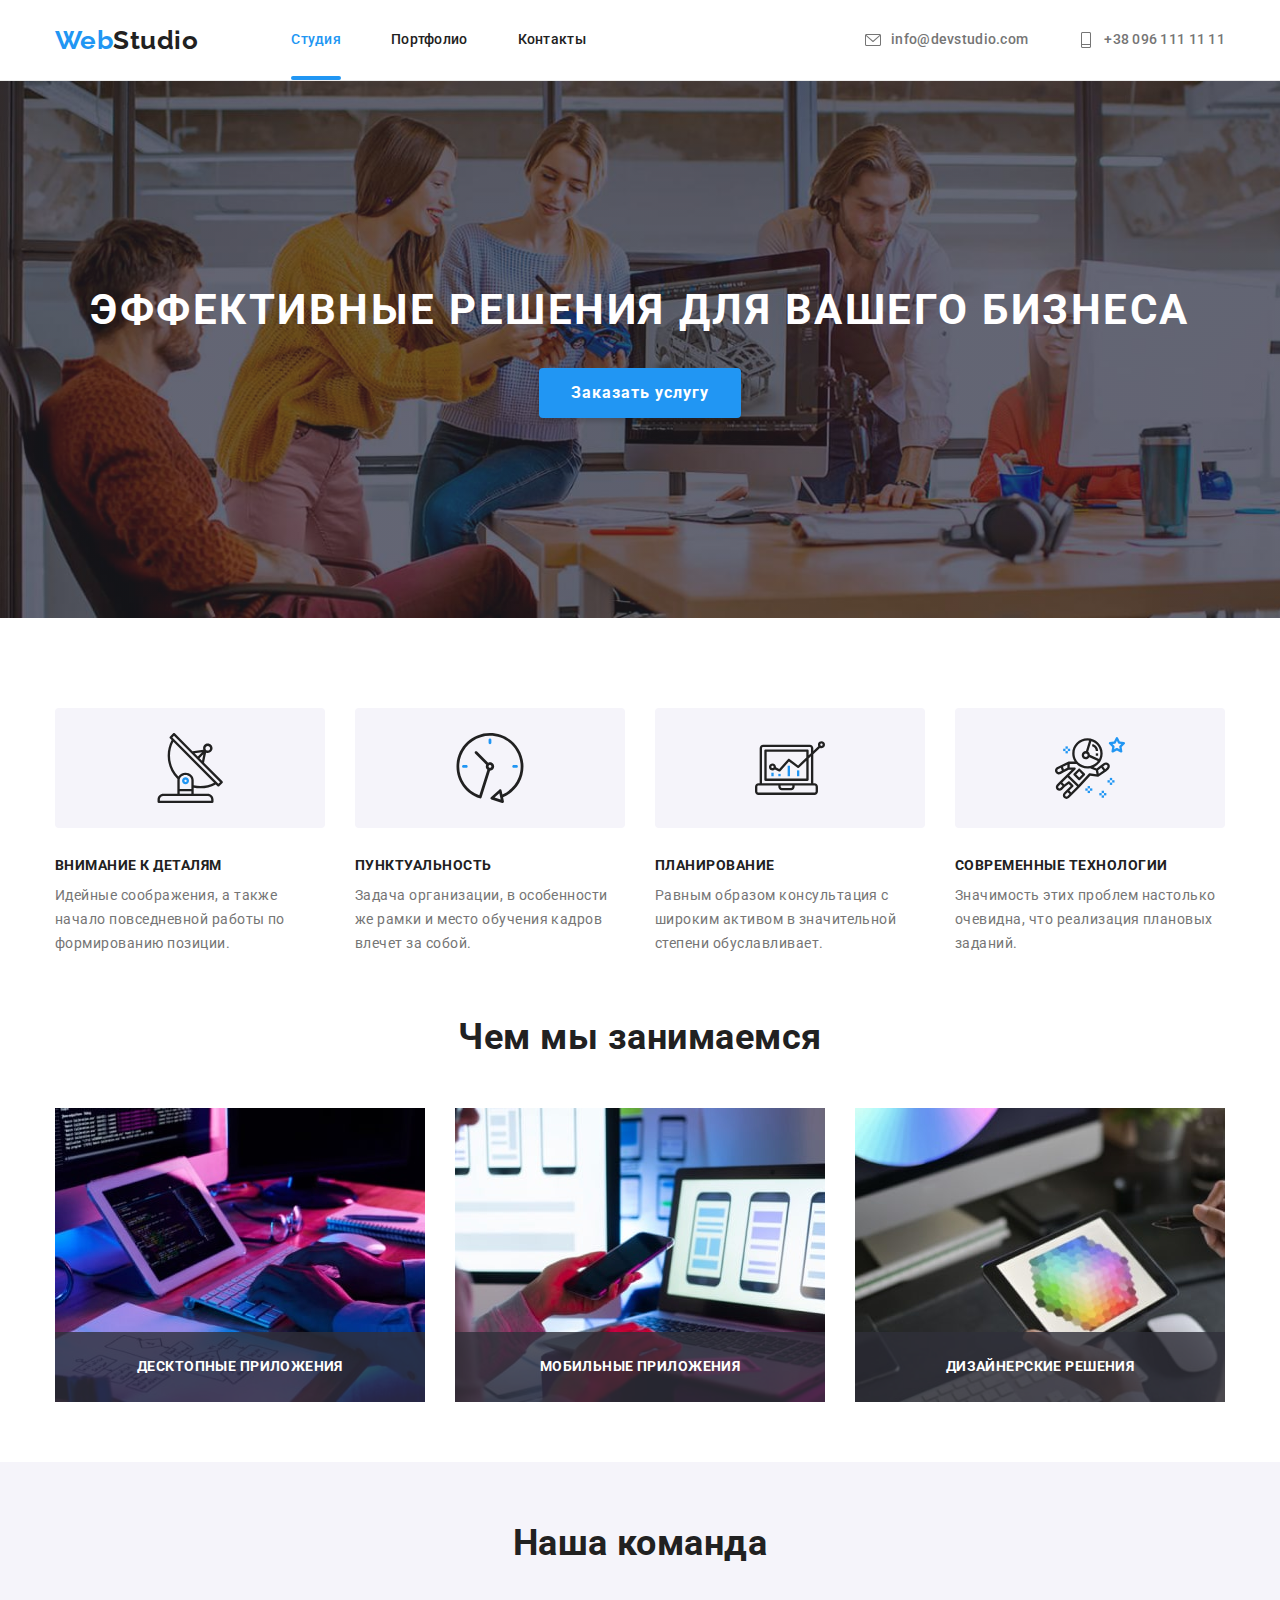
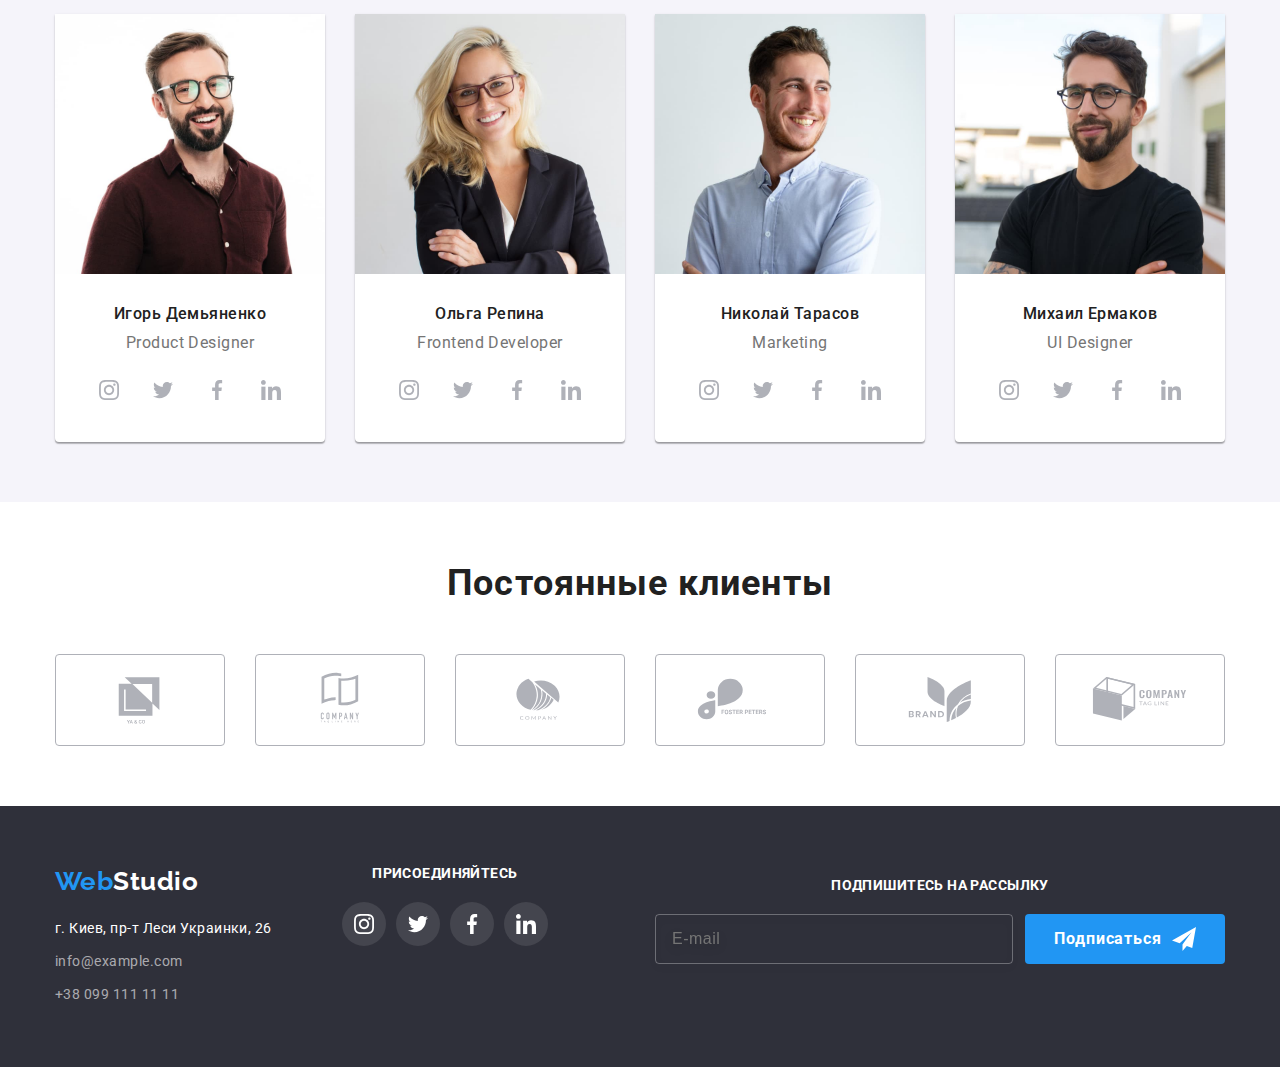
==== commit b967d86c: "homework" ====
--- a/index.html
+++ b/index.html
@@ -458,50 +458,52 @@
     <!-- FOOTER -->
     <footer class="footer">
         <div class="container">
-            <!-- FOOTER CONTACTS -->
-            <div class="footer-contacts-container">
-                <a class="footer-contacts__logo" href="" lang="en">Web<span class="footer-contacts__logo-right">Studio</span></a>
-                <address class="footer-contacts__address-section">
-                    <ul class="footer-contacts__list">
-                        <li class="footer-contacts__item"><a class="footer-contacts__address" href="https://goo.gl/maps/M67AdTq7nE6yMvPk6" target="_blank" rel="noopener noreferrer">г. Киев, пр-т Леси Украинки, 26</a></li>
-                        <li class="footer-contacts__item"><a class="footer-contacts__link" href="mailto:info@example.com">info@example.com</a></li>
-                        <li class="footer-contacts__item"><a class="footer-contacts__link" href="tel:+380991111111">+38 099 111 11 11</a></li>
+            <div class="contact-social">
+                <!-- FOOTER CONTACTS -->
+                <div class="footer-contacts-container">
+                    <a class="footer-contacts__logo" href="" lang="en">Web<span class="footer-contacts__logo-right">Studio</span></a>
+                    <address class="footer-contacts__address-section">
+                        <ul class="footer-contacts__list">
+                            <li class="footer-contacts__item"><a class="footer-contacts__address" href="https://goo.gl/maps/M67AdTq7nE6yMvPk6" target="_blank" rel="noopener noreferrer">г. Киев, пр-т Леси Украинки, 26</a></li>
+                            <li class="footer-contacts__item"><a class="footer-contacts__link" href="mailto:info@example.com">info@example.com</a></li>
+                            <li class="footer-contacts__item"><a class="footer-contacts__link" href="tel:+380991111111">+38 099 111 11 11</a></li>
+                        </ul>
+                    </address>
+                </div>
+                <!-- FOOTER SOCIAL -->
+                <div class="footer-social">
+                    <p class="footer-social__title">присоединяйтесь</p>
+                    <ul class="footer-social__list">
+                        <li class="footer-social__item">
+                            <a href="" class="footer-social__link">
+                                <svg class="footer-social__icon" width="20" height="20">
+                                    <use href="./images/icons.svg#instagram"></use>
+                                </svg>
+                            </a>
+                        </li>
+                        <li class="footer-social__item">
+                            <a href="" class="footer-social__link">
+                                <svg class="footer-social__icon" width="20" height="20">
+                                    <use href="./images/icons.svg#twitter"></use>
+                                </svg>
+                            </a>
+                        </li>
+                        <li class="footer-social__item">
+                            <a href="" class="footer-social__link">
+                                <svg class="footer-social__icon" width="20" height="20">
+                                    <use href="./images/icons.svg#facebook"></use>
+                                </svg>
+                            </a>
+                        </li>
+                        <li class="footer-social__item">
+                            <a href="" class="footer-social__link">
+                                <svg class="footer-social__icon" width="20" height="20">
+                                    <use href="./images/icons.svg#linkedin"></use>
+                                </svg>
+                            </a>
+                        </li>
                     </ul>
-                </address>
-            </div>
-            <!-- FOOTER SOCIAL -->
-            <div class="footer-social">
-                <p class="footer-social__title">присоединяйтесь</p>
-                <ul class="footer-social__list">
-                    <li class="footer-social__item">
-                        <a href="" class="footer-social__link">
-                            <svg class="footer-social__icon" width="20" height="20">
-                                <use href="./images/icons.svg#instagram"></use>
-                            </svg>
-                        </a>
-                    </li>
-                    <li class="footer-social__item">
-                        <a href="" class="footer-social__link">
-                            <svg class="footer-social__icon" width="20" height="20">
-                                <use href="./images/icons.svg#twitter"></use>
-                            </svg>
-                        </a>
-                    </li>
-                    <li class="footer-social__item">
-                        <a href="" class="footer-social__link">
-                            <svg class="footer-social__icon" width="20" height="20">
-                                <use href="./images/icons.svg#facebook"></use>
-                            </svg>
-                        </a>
-                    </li>
-                    <li class="footer-social__item">
-                        <a href="" class="footer-social__link">
-                            <svg class="footer-social__icon" width="20" height="20">
-                                <use href="./images/icons.svg#linkedin"></use>
-                            </svg>
-                        </a>
-                    </li>
-                </ul>
+                </div>
             </div>
             
             <!-- MAILING -->
--- a/css/main.min.css
+++ b/css/main.min.css
@@ -1,2 +1,2 @@
-html{box-sizing:border-box}*,*::before,*::after{box-sizing:inherit}body{font-family:"Roboto",sans-serif;color:#212121;background:#fff;letter-spacing:0.03em;margin:0;padding:0}button{border:none;border-radius:4px;cursor:pointer}.section{padding-bottom:60px;padding-top:60px}.container{margin-left:auto;margin-right:auto;max-width:100%;padding-left:15px;padding-right:15px}.container.works{display:none}@media screen and (min-width: 480px){.container{width:450px}}@media screen and (min-width: 768px){.container{width:768px}}@media screen and (min-width: 1200px){.container{width:1200px}.container.works{display:block}}.container>h2{margin-bottom:50px}.visually-hidden{position:absolute;white-space:nowrap;width:1px;height:1px;overflow:hidden;border:0;padding:0;clip:rect(0 0 0 0);clip-path:inset(50%);margin:-1px}.logo-link,.nav-list__link,.contacts-list__link,.mobile-nav-list .mobile-nav-list__link,.mobile-nav-contacts-list__link-phone,.mobile-nav-contacts-list__link-mail,.mobile-nav-social-list__link,.footer-contacts__logo,.footer-contacts__address,.footer-contacts__link,.projects-list__link{text-decoration:none}.nav-list,.contacts-list,.mobile-nav-list,.mobile-nav-contacts-list,.mobile-nav-social-list,.reasons-list,.works-list,.team-list,.person-social,.clients-list,.footer-contacts__list,.footer-social__list,.projects-filter__list,.projects-list{list-style:none}h1,h2,h3,ul,p{margin:0;padding:0}.link{text-decoration:none}.list{list-style-type:none}.nav{border-bottom:1px solid #ececec}.nav .container{display:flex;align-items:center}.logo-link{margin-right:93px;padding-top:24px;padding-bottom:24px;font-family:Raleway, sans-serif;font-weight:700;font-size:26px;line-height:1.19;color:#2196f3}.logo-link__right-header{color:#212121}.nav-list{display:none}@media screen and (min-width: 768px){.nav-list{display:flex}}.nav-list__item:not(:last-child){margin-right:50px}.nav-list__link{display:block;position:relative;font-weight:500;font-size:14px;line-height:1.14;letter-spacing:0.02em;color:#212121;padding:32px 0;transition:color 250ms cubic-bezier(0.4, 0, 0.2, 1)}.nav-list__link:hover,.nav-list__link:focus{color:#2196f3}.nav-list__link--current{color:#2196f3}.nav-list__link--current::after{content:'';position:absolute;left:0;bottom:0;height:4px;width:100%;background:#2196f3;box-sizing:border-box;border-radius:2px}.contacts-list__icon{fill:currentColor;margin-right:10px;padding:0}.contacts-list{display:none;margin-left:auto}@media screen and (min-width: 1200px){.contacts-list{display:flex}}.contacts-list__item:not(:last-child){margin-right:50px}.contacts-list__link{display:flex;align-items:center;padding-top:32px;padding-bottom:32px;font-weight:500;font-size:14px;line-height:1.14;letter-spacing:0.02em;color:#757575;transition:color 250ms cubic-bezier(0.4, 0, 0.2, 1)}.contacts-list__link:hover,.contacts-list__link:focus{color:#2196f3}.open-menu-btn{display:none;margin:0;padding:0;border:none;background-color:transparent;margin-left:auto}@media screen and (max-width: 767px){.open-menu-btn{display:block}}.mobile-menu{display:none;position:fixed;width:100vw;height:100vh;top:0;background-color:#fff;z-index:5;padding:48px 40px}.mobile-menu.is-open{display:flex;flex-direction:column;height:100%}.close-menu-btn{display:block;position:absolute;top:10px;right:15px;margin:0;padding:0;border:none;background-color:transparent}.mobile-nav-list .mobile-nav-list__item{font-weight:500;font-size:40px;line-height:1.18;letter-spacing:0.02em}.mobile-nav-list .mobile-nav-list__item:not(:last-child){margin-bottom:32px}.mobile-nav-list .mobile-nav-list__link{color:#212121}.mobile-nav-list .mobile-nav-list__link--current{color:#2196f3}.mobile-nav-contacts-list{margin-top:auto;margin-bottom:64px}.mobile-nav-contacts-list__item-phone{font-weight:500;font-size:34px;line-height:1.18;letter-spacing:0.02em;margin-bottom:32px}.mobile-nav-contacts-list__link-phone{color:#2196f3}.mobile-nav-contacts-list__item-mail{font-size:24px;line-height:1.17;letter-spacing:0.02em}.mobile-nav-contacts-list__link-mail{color:#757575}.mobile-nav-social-list{display:flex;justify-content:space-between}.mobile-nav-social-list__item{font-size:18px;line-height:1.22;letter-spacing:0.02em}.mobile-nav-social-list__link{color:#2196f3}.hero{background-color:#2f303a;background-image:linear-gradient(rgba(47,48,58,0.4), rgba(47,48,58,0.4)),url(../images/bg-hero.jpg);background-repeat:no-repeat;background-size:cover;padding-top:200px;padding-bottom:200px;text-align:center;margin-left:auto;margin-right:auto}@media (min-device-pixel-ratio: 2), (min-resolution: 192dpi), (min-resolution: 2dppx){.hero{background-image:linear-gradient(rgba(47,48,58,0.4), rgba(47,48,58,0.4)),url(../images/bg-hero-2x.jpg)}}@media screen and (min-width: 768px) and (max-width: 1199px){.hero{background-image:linear-gradient(rgba(47,48,58,0.4), rgba(47,48,58,0.4)),url(../images/bg-hero-tablet-1x.jpg)}}@media screen and (min-width: 768px) and (max-width: 1199px) and (min-device-pixel-ratio: 2), screen and (min-width: 768px) and (max-width: 1199px) and (min-resolution: 192dpi), screen and (min-width: 768px) and (max-width: 1199px) and (min-resolution: 2dppx){.hero{background-image:linear-gradient(rgba(47,48,58,0.4), rgba(47,48,58,0.4)),url(../images/bg-hero-tablet-2x.jpg)}}@media screen and (max-width: 767px){.hero{background-image:linear-gradient(rgba(47,48,58,0.4), rgba(47,48,58,0.4)),url(../images/bg-hero-mobile-1x.jpg)}}@media screen and (max-width: 767px) and (min-device-pixel-ratio: 2), screen and (max-width: 767px) and (min-resolution: 192dpi), screen and (max-width: 767px) and (min-resolution: 2dppx){.hero{background-image:linear-gradient(rgba(47,48,58,0.4), rgba(47,48,58,0.4)),url(../images/bg-hero-mobile-2x.jpg)}}.hero__title{font-weight:700;font-size:26px;line-height:1.36;letter-spacing:0.06em;text-transform:uppercase;color:#fff;margin-bottom:30px;margin-left:auto;margin-right:auto}@media screen and (min-width: 1200px){.hero__title{font-size:42px}}.hero__btn{font-family:inherit;font-weight:700;font-size:16px;line-height:1.87;letter-spacing:0.06em;background-color:#2196f3;color:#fff;min-width:200px;height:50px;padding-right:32px;padding-left:32px;box-shadow:0px 4px 4px rgba(0,0,0,0.15)}.reasons-list{margin-bottom:-30px}@media screen and (min-width: 768px){.reasons-list{display:flex;flex-wrap:wrap;margin-left:-30px}}.reasons-list__item{margin-bottom:30px}@media screen and (min-width: 768px){.reasons-list__item{margin-top:30px;margin-left:30px;flex-basis:calc((100% - 2 * 30px) / 2)}}@media screen and (min-width: 1200px){.reasons-list__item{flex-basis:calc((100% - 4 * 30px) / 4)}}.reasons-list__icon{width:100%;height:120px;margin-bottom:30px;background:#f5f4fa;border-radius:4px;display:flex;justify-content:center;align-items:center}.reasons-list__title{font-weight:700;font-size:14px;line-height:1.14;text-transform:uppercase;color:#212121;margin-bottom:10px}@media screen and (max-width: 769px){.reasons-list__title{text-align:center}}.reasons-list__content{font-size:14px;line-height:1.71;color:#757575}.works-container{display:none;padding:0;display:block;padding:0 60px}.section:nth-child(3){padding-top:0}.works-title{font-weight:700;font-size:36px;line-height:1.17;text-align:center;color:#212121}.works-list{display:flex;flex-wrap:wrap;margin-top:-30px;margin-left:-30px}.works-list__item{margin-top:30px;margin-left:30px;flex-basis:calc((100% - 3 * 30px) / 3)}.works-list__img{display:block;min-width:100%;height:auto}.works-list__img-thumb{position:relative}.works-list__title{position:absolute;display:flex;width:100%;height:70px;bottom:0;background:rgba(47,48,58,0.8);font-weight:700;font-size:14px;line-height:1.14;align-items:center;justify-content:center;letter-spacing:0.03em;text-transform:uppercase;color:#fff}.section:nth-child(4){background-color:#f5f4fa}.team-title{font-weight:700;font-size:28px;line-height:1.17;text-align:center;color:#212121}@media screen and (min-width: 1200px){.team-title{font-size:36px}}.team-list{margin-top:-30px}@media screen and (min-width: 768px){.team-list{display:flex;flex-wrap:wrap;margin-left:-30px}}.team-list__item{margin-top:30px;background-color:#fff;box-shadow:0px 1px 3px rgba(0,0,0,0.12),0px 1px 1px rgba(0,0,0,0.14),0px 2px 1px rgba(0,0,0,0.2);border-radius:0px 0px 4px 4px}@media screen and (min-width: 768px){.team-list__item{margin-left:30px;flex-basis:calc((100% - 2 * 30px) / 2)}}@media screen and (min-width: 1200px){.team-list__item{flex-basis:calc((100% - 4 * 30px) / 4)}}.team-list__photo{display:block;width:100%}.team-list__description{padding:30px 32px}.team-list__person-name{margin-bottom:10px;font-weight:500;font-size:16px;line-height:1.19;text-align:center;color:#212121}.team-list__person-position{font-size:16px;line-height:1.19;text-align:center;color:#757575;margin-bottom:16px}.person-social{display:flex;justify-content:center}.person-social__item{width:44px;height:44px}.person-social__item:not(:last-child){margin-right:10px}.person-social__link{width:100%;height:100%;border-radius:50%;display:flex;align-items:center;justify-content:center;color:#afb1b8;transition:background-color 250ms cubic-bezier(0.4, 0, 0.2, 1),color 250ms cubic-bezier(0.4, 0, 0.2, 1)}.person-social__link:hover,.person-social__link:focus{background-color:#2196f3;color:#ffffff}.person-social__icon{fill:currentColor}.clients-title{font-weight:700;font-size:28px;line-height:1.17;text-align:center;letter-spacing:0.03em;color:#212121;margin-bottom:50px}@media screen and (min-width: 1200px){.clients-title{font-size:36px}}.clients-list{display:flex;flex-wrap:wrap;margin-left:-30px;margin-top:-30px}.clients-list__item{width:170px;height:92px;margin-left:30px;margin-top:30px;flex-basis:calc((100% - 2 * 30px) / 2)}@media screen and (min-width: 768px){.clients-list__item{flex-basis:calc((100% - 3 * 30px) / 3)}}@media screen and (min-width: 1200px){.clients-list__item{flex-basis:calc((100% - 6 * 30px) / 6)}}.clients-list__link{display:flex;align-items:center;justify-content:center;width:100%;height:100%;border:1px solid #afb1b8;border-radius:4px;color:#afb1b8;transition:border-color 250ms cubic-bezier(0.4, 0, 0.2, 1),color 250ms cubic-bezier(0.4, 0, 0.2, 1)}.clients-list__link:hover,.clients-list__link:focus{border-color:#2196f3;color:#2196f3}.clients-list__icon{fill:currentColor}.footer{background-color:#2f303a;padding-top:60px;padding-bottom:60px}@media screen and (min-width: 1200px){.footer .container{display:flex;align-items:baseline}}.footer-contacts__logo{display:block;font-family:Raleway;font-weight:700;font-size:26px;line-height:1.19;color:#2196f3;text-align:center}@media screen and (min-width: 1200px){.footer-contacts__logo{text-align:left}}.footer-contacts__logo-right{color:#fff}.footer-contacts__list{margin:20px 0 0 0}.footer-contacts__address-section{font-style:inherit;display:block;text-align:center}@media screen and (min-width: 1200px){.footer-contacts__address-section{display:inline;text-align:left}}.footer-contacts__address{font-size:14px;line-height:1.71;color:#fff;transition:color 250ms cubic-bezier(0.4, 0, 0.2, 1)}.footer-contacts__address:hover,.footer-contacts__address:focus{color:#2196f3}.footer-contacts__link{font-size:14px;line-height:1.71;color:rgba(255,255,255,0.6);transition:color 250ms cubic-bezier(0.4, 0, 0.2, 1)}.footer-contacts__link:hover,.footer-contacts__link:focus{color:#2196f3}.footer-contacts__item:not(:last-child){margin-bottom:9px}.footer-contacts-container{margin-bottom:60px}@media screen and (min-width: 1200px){.footer-contacts-container{margin-bottom:0;margin-right:70px}}.footer-contacts__item+.footer-contacts__item{margin-top:9px}.footer-social{margin-bottom:60px}@media screen and (min-width: 1200px){.footer-social{margin-bottom:0;margin-right:auto}}.footer-social__list{display:flex;justify-content:center}.footer-social__title{font-weight:700;font-size:14px;line-height:1.14;letter-spacing:0.03em;text-transform:uppercase;color:#fff;margin-bottom:20px;text-align:center}.footer-social__item{width:44px;height:44px}.footer-social__item+.footer-social__item{margin-left:10px}.footer-social__link{display:flex;justify-content:center;align-items:center;background-color:#44454e;border-radius:50%;width:100%;height:100%;color:#fff;transition:background-color 250ms cubic-bezier(0.4, 0, 0.2, 1)}.footer-social__link:hover,.footer-social__link:focus{background-color:#2196f3}.footer-social__icon{fill:currentColor}.footer-mailing__title{font-weight:700;font-size:14px;line-height:1.14;letter-spacing:0.03em;text-transform:uppercase;color:#fff;margin-bottom:20px;text-align:center}@media screen and (min-width: 1200px){.footer-mailing__form{display:flex;position:relative}}.footer-mailing__email{height:50px;width:100%;border:1px solid rgba(255,255,255,0.3);box-sizing:border-box;filter:drop-shadow(0px 4px 4px rgba(0,0,0,0.15));border-radius:4px;background-color:inherit;font-size:16px;line-height:1.25;display:flex;align-items:center;letter-spacing:0.03em;color:rgba(255,255,255,0.6);padding:15px 16px;margin-bottom:20px}@media screen and (min-width: 1200px){.footer-mailing__email{margin-right:12px;margin-bottom:0}}.footer-mailing__submit{display:flex;font-family:inherit;font-weight:700;font-size:16px;line-height:1.87;letter-spacing:0.06em;margin:0 auto;padding:10px 6px;min-width:200px;justify-content:center;align-items:center;background-color:#2196f3;color:#fff}.submit-icon{margin-left:10px;fill:#fff}.backdrop{position:fixed;top:0;left:0;height:100%;width:100%;background:rgba(0,0,0,0.2);transition:opacity 250ms cubic-bezier(0.4, 0, 0.2, 1)}.backdrop.is-hidden{opacity:0;pointer-events:none}.backdrop.is-hidden .modal{transform:translate(-50%, -50%) scale(1.1)}.modal{position:absolute;top:50%;left:50%;width:528px;padding:40px;transform:translate(-50%, -50%) scale(1);background-color:#fff;transition:transform 250ms cubic-bezier(0.4, 0, 0.2, 1)}.modal__button-close{position:absolute;display:flex;justify-content:center;align-items:center;top:8px;right:8px;width:30px;height:30px;border:1px solid rgba(0,0,0,0.1);background-color:#fff;border-radius:50%;transition:fill 250ms cubic-bezier(0.4, 0, 0.2, 1)}.modal__button-close:hover,.modal__button-close:focus{fill:#2196f3}.modal__title{font-weight:bold;font-size:20px;line-height:1.15;text-align:center;letter-spacing:0.03em;margin-bottom:12px}.form-field{display:flex;position:relative;flex-direction:column;margin-top:10px}.form-field__label{font-size:12px;line-height:1.17;letter-spacing:0.01em;margin-bottom:4px;color:#757575}.form-field__input{height:40px;border:1px solid rgba(33,33,33,0.2);border-radius:4px;padding-left:35px;font-family:inherit;font-size:12px;line-height:1.17;letter-spacing:0.01em;transition:border-color 250ms cubic-bezier(0.4, 0, 0.2, 1)}.form-field__input:hover,.form-field__input:focus{border-color:#2196f3}.form-field__icon{position:absolute;left:12px;top:50%;transition:fill 250ms cubic-bezier(0.4, 0, 0.2, 1)}.form-field__input:hover+.form-field__icon,.form-field__input:focus+.form-field__icon{fill:#2196f3}.form-field__textarea{font-family:inherit;padding:12px 16px;height:120px;resize:none;border:1px solid rgba(33,33,33,0.2);border-radius:4px;transition:border-color 250ms cubic-bezier(0.4, 0, 0.2, 1)}.form-field__textarea::placeholder{font-family:inherit;font-size:12px;line-height:1.17;letter-spacing:0.01em;color:rgba(117,117,117,0.5)}.form-field__textarea:hover,.form-field__textarea:focus{border-color:#2196f3}.form-chekbox{margin-top:20px}.form-checkbox__label{display:flex;align-items:center;font-size:14px;line-height:1.71;letter-spacing:0.03em;color:#757575}.form-checkbox__label-link{color:#2196f3;margin-left:4px}.checkbox__icon{width:15px;height:15px;margin-right:4px;margin-left:13px;border:2px solid #212121;border-radius:4px;transition:background-color 250ms cubic-bezier(0.4, 0, 0.2, 1),background-color 250ms cubic-bezier(0.4, 0, 0.2, 1),background-color 250ms cubic-bezier(0.4, 0, 0.2, 1),border-color 250ms cubic-bezier(0.4, 0, 0.2, 1)}.form-checkbox__label:hover+.checkbox__icon,.checkbox:hover+.checkbox__icon,.checkbox:focus+.checkbox__icon{border-color:#2196f3}.checkbox:checked+.checkbox__icon{background-color:#2196f3;background-image:url("../images/checkbox-checked.svg");background-size:contain;background-origin:content-box;border-color:#2196f3}.form-button{display:block;font-family:inherit;font-weight:700;font-size:16px;line-height:1.87;letter-spacing:0.06em;margin-top:30px;margin-left:auto;margin-right:auto;padding:10px 6px;min-width:200px;background-color:#2196f3;color:#fff}.projects-filter__list{display:flex;flex-wrap:wrap;margin-bottom:40px}@media screen and (min-width: 768px){.projects-filter__list{justify-content:center}}@media screen and (min-width: 1200px){.projects-filter__list{margin-bottom:50px}}.projects-filter__item:not(:last-child){margin-right:8px}.projects-filter__btn{font-family:inherit;font-weight:500;font-size:16px;line-height:1.62;letter-spacing:0.03em;color:#212121;padding-top:6px;padding-bottom:6px;padding-left:22px;padding-right:22px;margin-bottom:21px;transition:background-color 250ms cubic-bezier(0.4, 0, 0.2, 1),color 250ms cubic-bezier(0.4, 0, 0.2, 1),box-shadow 250ms cubic-bezier(0.4, 0, 0.2, 1)}.projects-filter__btn--current,.projects-filter__btn:hover,.projects-filter__btn:focus{color:#fff;background-color:#2196f3;box-shadow:0px 3px 1px rgba(0,0,0,0.1),0px 1px 2px rgba(0,0,0,0.08),0px 2px 2px rgba(0,0,0,0.12)}.projects-list{margin-top:-30px}@media screen and (min-width: 768px){.projects-list{display:flex;flex-wrap:wrap;margin-left:-30px}}.projects-list__item{margin-top:30px}@media screen and (min-width: 768px){.projects-list__item{margin-left:30px;flex-basis:calc((100% - 2 * 30px) / 2)}}@media screen and (min-width: 1200px){.projects-list__item{margin-left:30px;flex-basis:calc((100% - 3 * 30px) / 3)}}.projects-list__image-thumb{position:relative;overflow:hidden}.projects-list__link{display:block;cursor:pointer;transition:box-shadow 250ms cubic-bezier(0.4, 0, 0.2, 1)}.projects-list__link:hover,.projects-list__link:focus{box-shadow:0px 1px 1px rgba(0,0,0,0.12),0px 4px 4px rgba(0,0,0,0.06),1px 4px 6px rgba(0,0,0,0.16)}.projects-list__image{display:block;width:100%}.projects-list__image-title{position:absolute;top:100%;left:0;padding:63px 24px;font-size:18px;line-height:1.56;letter-spacing:0.03em;color:#fff;background:rgba(33,150,243,0.9);transition:transform 250ms cubic-bezier(0.4, 0, 0.2, 1)}.projects-list__link:hover .projects-list__image-title,.projects-list__link:focus .projects-list__image-title{transform:translateY(-100%)}.projects-list__item-text{padding:20px 24px;background-color:#fff;border-left:1px solid #eee;border-right:1px solid #eee;border-bottom:1px solid #eee}.projects-list__item-title{font-weight:700;font-size:18px;line-height:2;letter-spacing:0.06em;color:#212121;margin-bottom:4px}.projects-list__item-content{font-size:16px;line-height:1.87;color:#757575}
+html{box-sizing:border-box}*,*::before,*::after{box-sizing:inherit}body{font-family:"Roboto",sans-serif;color:#212121;background:#fff;letter-spacing:0.03em;margin:0;padding:0}button{border:none;border-radius:4px;cursor:pointer}.section{padding-bottom:60px;padding-top:60px}.container{margin-left:auto;margin-right:auto;max-width:100%;padding-left:15px;padding-right:15px}.container.works{display:none}@media screen and (min-width: 480px){.container{width:450px}}@media screen and (min-width: 768px){.container{width:768px}}@media screen and (min-width: 1200px){.container{width:1200px}.container.works{display:block}}.container>h2{margin-bottom:50px}.visually-hidden{position:absolute;white-space:nowrap;width:1px;height:1px;overflow:hidden;border:0;padding:0;clip:rect(0 0 0 0);clip-path:inset(50%);margin:-1px}.logo-link,.nav-list__link,.contacts-list__link,.mobile-nav-list .mobile-nav-list__link,.mobile-nav-contacts-list__link-phone,.mobile-nav-contacts-list__link-mail,.mobile-nav-social-list__link,.footer-contacts__logo,.footer-contacts__address,.footer-contacts__link,.projects-list__link{text-decoration:none}.nav-list,.contacts-list,.mobile-nav-list,.mobile-nav-contacts-list,.mobile-nav-social-list,.reasons-list,.works-list,.team-list,.person-social,.clients-list,.footer-contacts__list,.footer-social__list,.projects-filter__list,.projects-list{list-style:none}h1,h2,h3,ul,p{margin:0;padding:0}.link{text-decoration:none}.list{list-style-type:none}.nav{border-bottom:1px solid #ececec}.nav .container{display:flex;align-items:center}.logo-link{margin-right:93px;padding-top:24px;padding-bottom:24px;font-family:Raleway, sans-serif;font-weight:700;font-size:26px;line-height:1.19;color:#2196f3}.logo-link__right-header{color:#212121}.nav-list{display:none}@media screen and (min-width: 768px){.nav-list{display:flex}}.nav-list__item:not(:last-child){margin-right:50px}.nav-list__link{display:block;position:relative;font-weight:500;font-size:14px;line-height:1.14;letter-spacing:0.02em;color:#212121;padding:32px 0;transition:color 250ms cubic-bezier(0.4, 0, 0.2, 1)}.nav-list__link:hover,.nav-list__link:focus{color:#2196f3}.nav-list__link--current{color:#2196f3}.nav-list__link--current::after{content:'';position:absolute;left:0;bottom:0;height:4px;width:100%;background:#2196f3;box-sizing:border-box;border-radius:2px}.contacts-list__icon{fill:currentColor;margin-right:10px;padding:0}.contacts-list{display:none;margin-left:auto}@media screen and (min-width: 1200px){.contacts-list{display:flex}}.contacts-list__item:not(:last-child){margin-right:50px}.contacts-list__link{display:flex;align-items:center;padding-top:32px;padding-bottom:32px;font-weight:500;font-size:14px;line-height:1.14;letter-spacing:0.02em;color:#757575;transition:color 250ms cubic-bezier(0.4, 0, 0.2, 1)}.contacts-list__link:hover,.contacts-list__link:focus{color:#2196f3}.open-menu-btn{display:none;margin:0;padding:0;border:none;background-color:transparent;margin-left:auto}@media screen and (max-width: 767px){.open-menu-btn{display:block}}.mobile-menu{display:none;position:fixed;width:100vw;height:100vh;top:0;background-color:#fff;z-index:5;padding:48px 40px}.mobile-menu.is-open{display:flex;flex-direction:column;height:100%}.close-menu-btn{display:block;position:absolute;top:10px;right:15px;margin:0;padding:0;border:none;background-color:transparent}.mobile-nav-list .mobile-nav-list__item{font-weight:500;font-size:40px;line-height:1.18;letter-spacing:0.02em}.mobile-nav-list .mobile-nav-list__item:not(:last-child){margin-bottom:32px}.mobile-nav-list .mobile-nav-list__link{color:#212121}.mobile-nav-list .mobile-nav-list__link--current{color:#2196f3}.mobile-nav-contacts-list{margin-top:auto;margin-bottom:64px}.mobile-nav-contacts-list__item-phone{font-weight:500;font-size:34px;line-height:1.18;letter-spacing:0.02em;margin-bottom:32px}.mobile-nav-contacts-list__link-phone{color:#2196f3}.mobile-nav-contacts-list__item-mail{font-size:24px;line-height:1.17;letter-spacing:0.02em}.mobile-nav-contacts-list__link-mail{color:#757575}.mobile-nav-social-list{display:flex;justify-content:space-between}.mobile-nav-social-list__item{font-size:18px;line-height:1.22;letter-spacing:0.02em}.mobile-nav-social-list__link{color:#2196f3}.hero{background-color:#2f303a;background-image:linear-gradient(rgba(47,48,58,0.4), rgba(47,48,58,0.4)),url(../images/bg-hero.jpg);background-repeat:no-repeat;background-size:cover;padding-top:200px;padding-bottom:200px;text-align:center;margin-left:auto;margin-right:auto}@media (min-device-pixel-ratio: 2), (min-resolution: 192dpi), (min-resolution: 2dppx){.hero{background-image:linear-gradient(rgba(47,48,58,0.4), rgba(47,48,58,0.4)),url(../images/bg-hero-2x.jpg)}}@media screen and (min-width: 768px) and (max-width: 1199px){.hero{background-image:linear-gradient(rgba(47,48,58,0.4), rgba(47,48,58,0.4)),url(../images/bg-hero-tablet-1x.jpg)}}@media screen and (min-width: 768px) and (max-width: 1199px) and (min-device-pixel-ratio: 2), screen and (min-width: 768px) and (max-width: 1199px) and (min-resolution: 192dpi), screen and (min-width: 768px) and (max-width: 1199px) and (min-resolution: 2dppx){.hero{background-image:linear-gradient(rgba(47,48,58,0.4), rgba(47,48,58,0.4)),url(../images/bg-hero-tablet-2x.jpg)}}@media screen and (max-width: 767px){.hero{background-image:linear-gradient(rgba(47,48,58,0.4), rgba(47,48,58,0.4)),url(../images/bg-hero-mobile-1x.jpg)}}@media screen and (max-width: 767px) and (min-device-pixel-ratio: 2), screen and (max-width: 767px) and (min-resolution: 192dpi), screen and (max-width: 767px) and (min-resolution: 2dppx){.hero{background-image:linear-gradient(rgba(47,48,58,0.4), rgba(47,48,58,0.4)),url(../images/bg-hero-mobile-2x.jpg)}}.hero__title{font-weight:700;font-size:26px;line-height:1.36;letter-spacing:0.06em;text-transform:uppercase;color:#fff;margin-bottom:30px;margin-left:auto;margin-right:auto}@media screen and (min-width: 1200px){.hero__title{font-size:42px}}.hero__btn{font-family:inherit;font-weight:700;font-size:16px;line-height:1.87;letter-spacing:0.06em;background-color:#2196f3;color:#fff;min-width:200px;height:50px;padding-right:32px;padding-left:32px;box-shadow:0px 4px 4px rgba(0,0,0,0.15)}.reasons-list{margin-bottom:-30px}@media screen and (min-width: 768px){.reasons-list{display:flex;flex-wrap:wrap;margin-left:-30px}}.reasons-list__item{margin-bottom:30px}@media screen and (min-width: 768px){.reasons-list__item{margin-top:30px;margin-left:30px;flex-basis:calc((100% - 2 * 30px) / 2)}}@media screen and (min-width: 1200px){.reasons-list__item{flex-basis:calc((100% - 4 * 30px) / 4)}}.reasons-list__icon{width:100%;height:120px;margin-bottom:30px;background:#f5f4fa;border-radius:4px;display:flex;justify-content:center;align-items:center}.reasons-list__title{font-weight:700;font-size:14px;line-height:1.14;text-transform:uppercase;color:#212121;margin-bottom:10px}@media screen and (max-width: 769px){.reasons-list__title{text-align:center}}.reasons-list__content{font-size:14px;line-height:1.71;color:#757575}.works-container{display:none;padding:0;display:block;padding:0 60px}.section:nth-child(3){padding-top:0}.works-title{font-weight:700;font-size:36px;line-height:1.17;text-align:center;color:#212121}.works-list{display:flex;flex-wrap:wrap;margin-top:-30px;margin-left:-30px}.works-list__item{margin-top:30px;margin-left:30px;flex-basis:calc((100% - 3 * 30px) / 3)}.works-list__img{display:block;min-width:100%;height:auto}.works-list__img-thumb{position:relative}.works-list__title{position:absolute;display:flex;width:100%;height:70px;bottom:0;background:rgba(47,48,58,0.8);font-weight:700;font-size:14px;line-height:1.14;align-items:center;justify-content:center;letter-spacing:0.03em;text-transform:uppercase;color:#fff}.section:nth-child(4){background-color:#f5f4fa}.team-title{font-weight:700;font-size:28px;line-height:1.17;text-align:center;color:#212121}@media screen and (min-width: 1200px){.team-title{font-size:36px}}.team-list{margin-top:-30px}@media screen and (min-width: 768px){.team-list{display:flex;flex-wrap:wrap;margin-left:-30px}}.team-list__item{margin-top:30px;background-color:#fff;box-shadow:0px 1px 3px rgba(0,0,0,0.12),0px 1px 1px rgba(0,0,0,0.14),0px 2px 1px rgba(0,0,0,0.2);border-radius:0px 0px 4px 4px}@media screen and (min-width: 768px){.team-list__item{margin-left:30px;flex-basis:calc((100% - 2 * 30px) / 2)}}@media screen and (min-width: 1200px){.team-list__item{flex-basis:calc((100% - 4 * 30px) / 4)}}.team-list__photo{display:block;width:100%}.team-list__description{padding:30px 32px}.team-list__person-name{margin-bottom:10px;font-weight:500;font-size:16px;line-height:1.19;text-align:center;color:#212121}.team-list__person-position{font-size:16px;line-height:1.19;text-align:center;color:#757575;margin-bottom:16px}.person-social{display:flex;justify-content:center}.person-social__item{width:44px;height:44px}.person-social__item:not(:last-child){margin-right:10px}.person-social__link{width:100%;height:100%;border-radius:50%;display:flex;align-items:center;justify-content:center;color:#afb1b8;transition:background-color 250ms cubic-bezier(0.4, 0, 0.2, 1),color 250ms cubic-bezier(0.4, 0, 0.2, 1)}.person-social__link:hover,.person-social__link:focus{background-color:#2196f3;color:#ffffff}.person-social__icon{fill:currentColor}.clients-title{font-weight:700;font-size:28px;line-height:1.17;text-align:center;letter-spacing:0.03em;color:#212121;margin-bottom:50px}@media screen and (min-width: 1200px){.clients-title{font-size:36px}}.clients-list{display:flex;flex-wrap:wrap;margin-left:-30px;margin-top:-30px}.clients-list__item{width:170px;height:92px;margin-left:30px;margin-top:30px;flex-basis:calc((100% - 2 * 30px) / 2)}@media screen and (min-width: 768px){.clients-list__item{flex-basis:calc((100% - 3 * 30px) / 3)}}@media screen and (min-width: 1200px){.clients-list__item{flex-basis:calc((100% - 6 * 30px) / 6)}}.clients-list__link{display:flex;align-items:center;justify-content:center;width:100%;height:100%;border:1px solid #afb1b8;border-radius:4px;color:#afb1b8;transition:border-color 250ms cubic-bezier(0.4, 0, 0.2, 1),color 250ms cubic-bezier(0.4, 0, 0.2, 1)}.clients-list__link:hover,.clients-list__link:focus{border-color:#2196f3;color:#2196f3}.clients-list__icon{fill:currentColor}.footer{background-color:#2f303a;padding-top:60px;padding-bottom:60px}@media screen and (min-width: 1200px){.footer .container{display:flex;align-items:baseline}}@media screen and (min-width: 768px){.contact-social{display:flex;justify-content:space-around}}@media screen and (min-width: 1200px){.contact-social{margin-right:auto}}.footer-contacts__logo{display:block;font-family:Raleway;font-weight:700;font-size:26px;line-height:1.19;color:#2196f3;text-align:center}@media screen and (min-width: 1200px){.footer-contacts__logo{text-align:left}}.footer-contacts__logo-right{color:#fff}.footer-contacts__list{margin:20px 0 0 0}.footer-contacts__address-section{font-style:inherit;display:block;text-align:center}@media screen and (min-width: 1200px){.footer-contacts__address-section{display:inline;text-align:left}}.footer-contacts__address{font-size:14px;line-height:1.71;color:#fff;transition:color 250ms cubic-bezier(0.4, 0, 0.2, 1)}.footer-contacts__address:hover,.footer-contacts__address:focus{color:#2196f3}.footer-contacts__link{font-size:14px;line-height:1.71;color:rgba(255,255,255,0.6);transition:color 250ms cubic-bezier(0.4, 0, 0.2, 1)}.footer-contacts__link:hover,.footer-contacts__link:focus{color:#2196f3}.footer-contacts__item:not(:last-child){margin-bottom:9px}.footer-contacts-container{margin-bottom:60px}@media screen and (min-width: 1200px){.footer-contacts-container{margin-bottom:0;margin-right:70px}}.footer-contacts__item+.footer-contacts__item{margin-top:9px}.footer-social{margin-bottom:60px}@media screen and (min-width: 1200px){.footer-social{margin-bottom:0}}.footer-social__list{display:flex;justify-content:center}.footer-social__title{font-weight:700;font-size:14px;line-height:1.14;letter-spacing:0.03em;text-transform:uppercase;color:#fff;margin-bottom:20px;text-align:center}.footer-social__item{width:44px;height:44px}.footer-social__item+.footer-social__item{margin-left:10px}.footer-social__link{display:flex;justify-content:center;align-items:center;background-color:#44454e;border-radius:50%;width:100%;height:100%;color:#fff;transition:background-color 250ms cubic-bezier(0.4, 0, 0.2, 1)}.footer-social__link:hover,.footer-social__link:focus{background-color:#2196f3}.footer-social__icon{fill:currentColor}.footer-mailing__title{font-weight:700;font-size:14px;line-height:1.14;letter-spacing:0.03em;text-transform:uppercase;color:#fff;margin-bottom:20px;text-align:center}@media screen and (min-width: 1200px){.footer-mailing__form{display:flex;position:relative}}.footer-mailing__email{height:50px;width:100%;border:1px solid rgba(255,255,255,0.3);box-sizing:border-box;filter:drop-shadow(0px 4px 4px rgba(0,0,0,0.15));border-radius:4px;background-color:inherit;font-size:16px;line-height:1.25;display:flex;align-items:center;letter-spacing:0.03em;color:rgba(255,255,255,0.6);padding:15px 16px;margin-bottom:20px}@media screen and (min-width: 768px){.footer-mailing__email{width:450px;margin-left:auto;margin-right:auto}}@media screen and (min-width: 1200px){.footer-mailing__email{margin-right:12px;margin-bottom:0;width:358px}}.footer-mailing__submit{display:flex;font-family:inherit;font-weight:700;font-size:16px;line-height:1.87;letter-spacing:0.06em;margin:0 auto;padding:10px 6px;min-width:200px;justify-content:center;align-items:center;background-color:#2196f3;color:#fff}.submit-icon{margin-left:10px;fill:#fff}.backdrop{position:fixed;top:0;left:0;height:100%;width:100%;background:rgba(0,0,0,0.2);transition:opacity 250ms cubic-bezier(0.4, 0, 0.2, 1)}.backdrop.is-hidden{opacity:0;pointer-events:none}.backdrop.is-hidden .modal{transform:translate(-50%, -50%) scale(1.1)}.modal{position:absolute;top:50%;left:50%;width:528px;padding:40px;transform:translate(-50%, -50%) scale(1);background-color:#fff;transition:transform 250ms cubic-bezier(0.4, 0, 0.2, 1)}.modal__button-close{position:absolute;display:flex;justify-content:center;align-items:center;top:8px;right:8px;width:30px;height:30px;border:1px solid rgba(0,0,0,0.1);background-color:#fff;border-radius:50%;transition:fill 250ms cubic-bezier(0.4, 0, 0.2, 1)}.modal__button-close:hover,.modal__button-close:focus{fill:#2196f3}.modal__title{font-weight:bold;font-size:20px;line-height:1.15;text-align:center;letter-spacing:0.03em;margin-bottom:12px}.form-field{display:flex;position:relative;flex-direction:column;margin-top:10px}.form-field__label{font-size:12px;line-height:1.17;letter-spacing:0.01em;margin-bottom:4px;color:#757575}.form-field__input{height:40px;border:1px solid rgba(33,33,33,0.2);border-radius:4px;padding-left:35px;font-family:inherit;font-size:12px;line-height:1.17;letter-spacing:0.01em;transition:border-color 250ms cubic-bezier(0.4, 0, 0.2, 1)}.form-field__input:hover,.form-field__input:focus{border-color:#2196f3}.form-field__icon{position:absolute;left:12px;top:50%;transition:fill 250ms cubic-bezier(0.4, 0, 0.2, 1)}.form-field__input:hover+.form-field__icon,.form-field__input:focus+.form-field__icon{fill:#2196f3}.form-field__textarea{font-family:inherit;padding:12px 16px;height:120px;resize:none;border:1px solid rgba(33,33,33,0.2);border-radius:4px;transition:border-color 250ms cubic-bezier(0.4, 0, 0.2, 1)}.form-field__textarea::placeholder{font-family:inherit;font-size:12px;line-height:1.17;letter-spacing:0.01em;color:rgba(117,117,117,0.5)}.form-field__textarea:hover,.form-field__textarea:focus{border-color:#2196f3}.form-chekbox{margin-top:20px}.form-checkbox__label{display:flex;align-items:center;font-size:14px;line-height:1.71;letter-spacing:0.03em;color:#757575}.form-checkbox__label-link{color:#2196f3;margin-left:4px}.checkbox__icon{width:15px;height:15px;margin-right:4px;margin-left:13px;border:2px solid #212121;border-radius:4px;transition:background-color 250ms cubic-bezier(0.4, 0, 0.2, 1),background-color 250ms cubic-bezier(0.4, 0, 0.2, 1),background-color 250ms cubic-bezier(0.4, 0, 0.2, 1),border-color 250ms cubic-bezier(0.4, 0, 0.2, 1)}.form-checkbox__label:hover+.checkbox__icon,.checkbox:hover+.checkbox__icon,.checkbox:focus+.checkbox__icon{border-color:#2196f3}.checkbox:checked+.checkbox__icon{background-color:#2196f3;background-image:url("../images/checkbox-checked.svg");background-size:contain;background-origin:content-box;border-color:#2196f3}.form-button{display:block;font-family:inherit;font-weight:700;font-size:16px;line-height:1.87;letter-spacing:0.06em;margin-top:30px;margin-left:auto;margin-right:auto;padding:10px 6px;min-width:200px;background-color:#2196f3;color:#fff}.projects-filter__list{display:flex;flex-wrap:wrap;margin-bottom:40px}@media screen and (min-width: 768px){.projects-filter__list{justify-content:center}}@media screen and (min-width: 1200px){.projects-filter__list{margin-bottom:50px}}.projects-filter__item:not(:last-child){margin-right:8px}.projects-filter__btn{font-family:inherit;font-weight:500;font-size:16px;line-height:1.62;letter-spacing:0.03em;color:#212121;padding-top:6px;padding-bottom:6px;padding-left:22px;padding-right:22px;margin-bottom:21px;transition:background-color 250ms cubic-bezier(0.4, 0, 0.2, 1),color 250ms cubic-bezier(0.4, 0, 0.2, 1),box-shadow 250ms cubic-bezier(0.4, 0, 0.2, 1)}.projects-filter__btn--current,.projects-filter__btn:hover,.projects-filter__btn:focus{color:#fff;background-color:#2196f3;box-shadow:0px 3px 1px rgba(0,0,0,0.1),0px 1px 2px rgba(0,0,0,0.08),0px 2px 2px rgba(0,0,0,0.12)}.projects-list{margin-top:-30px}@media screen and (min-width: 768px){.projects-list{display:flex;flex-wrap:wrap;margin-left:-30px}}.projects-list__item{margin-top:30px}@media screen and (min-width: 768px){.projects-list__item{margin-left:30px;flex-basis:calc((100% - 2 * 30px) / 2)}}@media screen and (min-width: 1200px){.projects-list__item{margin-left:30px;flex-basis:calc((100% - 3 * 30px) / 3)}}.projects-list__image-thumb{position:relative;overflow:hidden}.projects-list__link{display:block;cursor:pointer;transition:box-shadow 250ms cubic-bezier(0.4, 0, 0.2, 1)}.projects-list__link:hover,.projects-list__link:focus{box-shadow:0px 1px 1px rgba(0,0,0,0.12),0px 4px 4px rgba(0,0,0,0.06),1px 4px 6px rgba(0,0,0,0.16)}.projects-list__image{display:block;width:100%}.projects-list__image-title{position:absolute;top:100%;left:0;padding:63px 24px;font-size:18px;line-height:1.56;letter-spacing:0.03em;color:#fff;background:rgba(33,150,243,0.9);transition:transform 250ms cubic-bezier(0.4, 0, 0.2, 1)}.projects-list__link:hover .projects-list__image-title,.projects-list__link:focus .projects-list__image-title{transform:translateY(-100%)}.projects-list__item-text{padding:20px 24px;background-color:#fff;border-left:1px solid #eee;border-right:1px solid #eee;border-bottom:1px solid #eee}.projects-list__item-title{font-weight:700;font-size:18px;line-height:2;letter-spacing:0.06em;color:#212121;margin-bottom:4px}.projects-list__item-content{font-size:16px;line-height:1.87;color:#757575}
 /*# sourceMappingURL=main.min.css.map */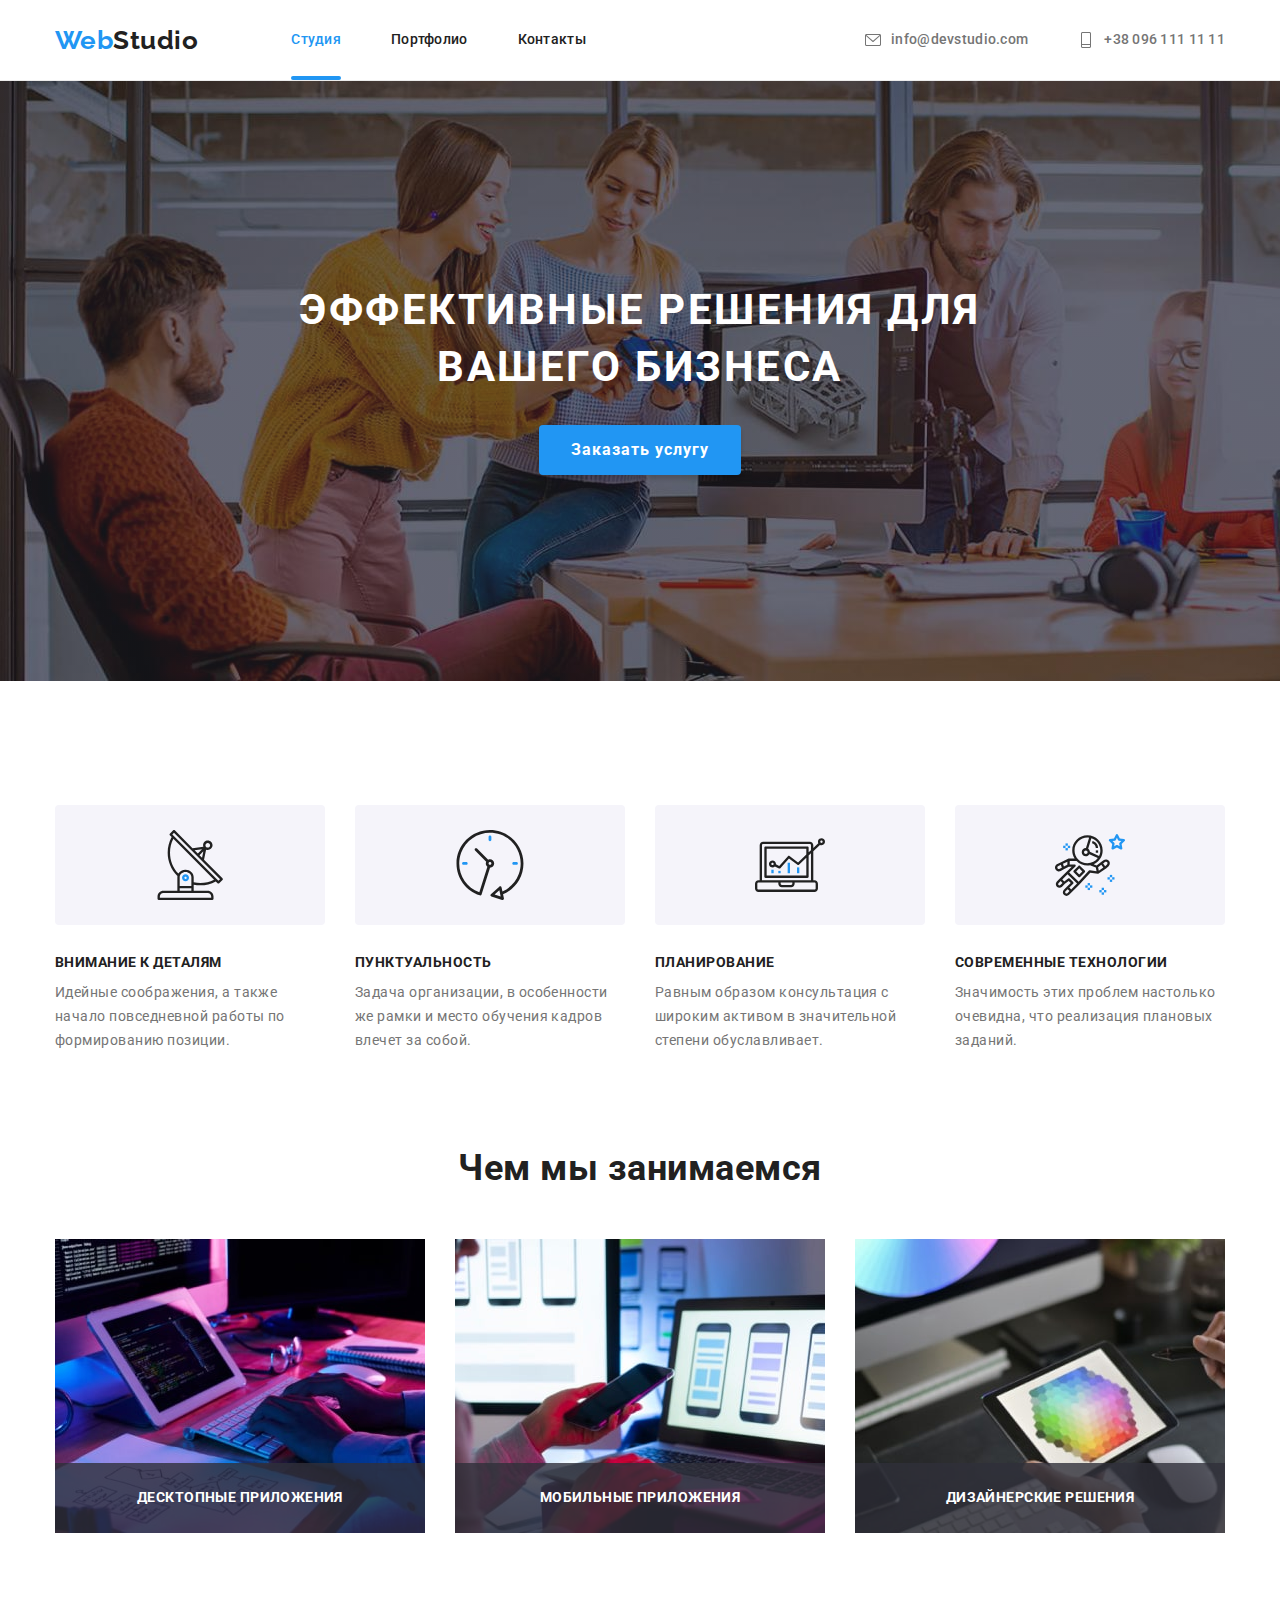
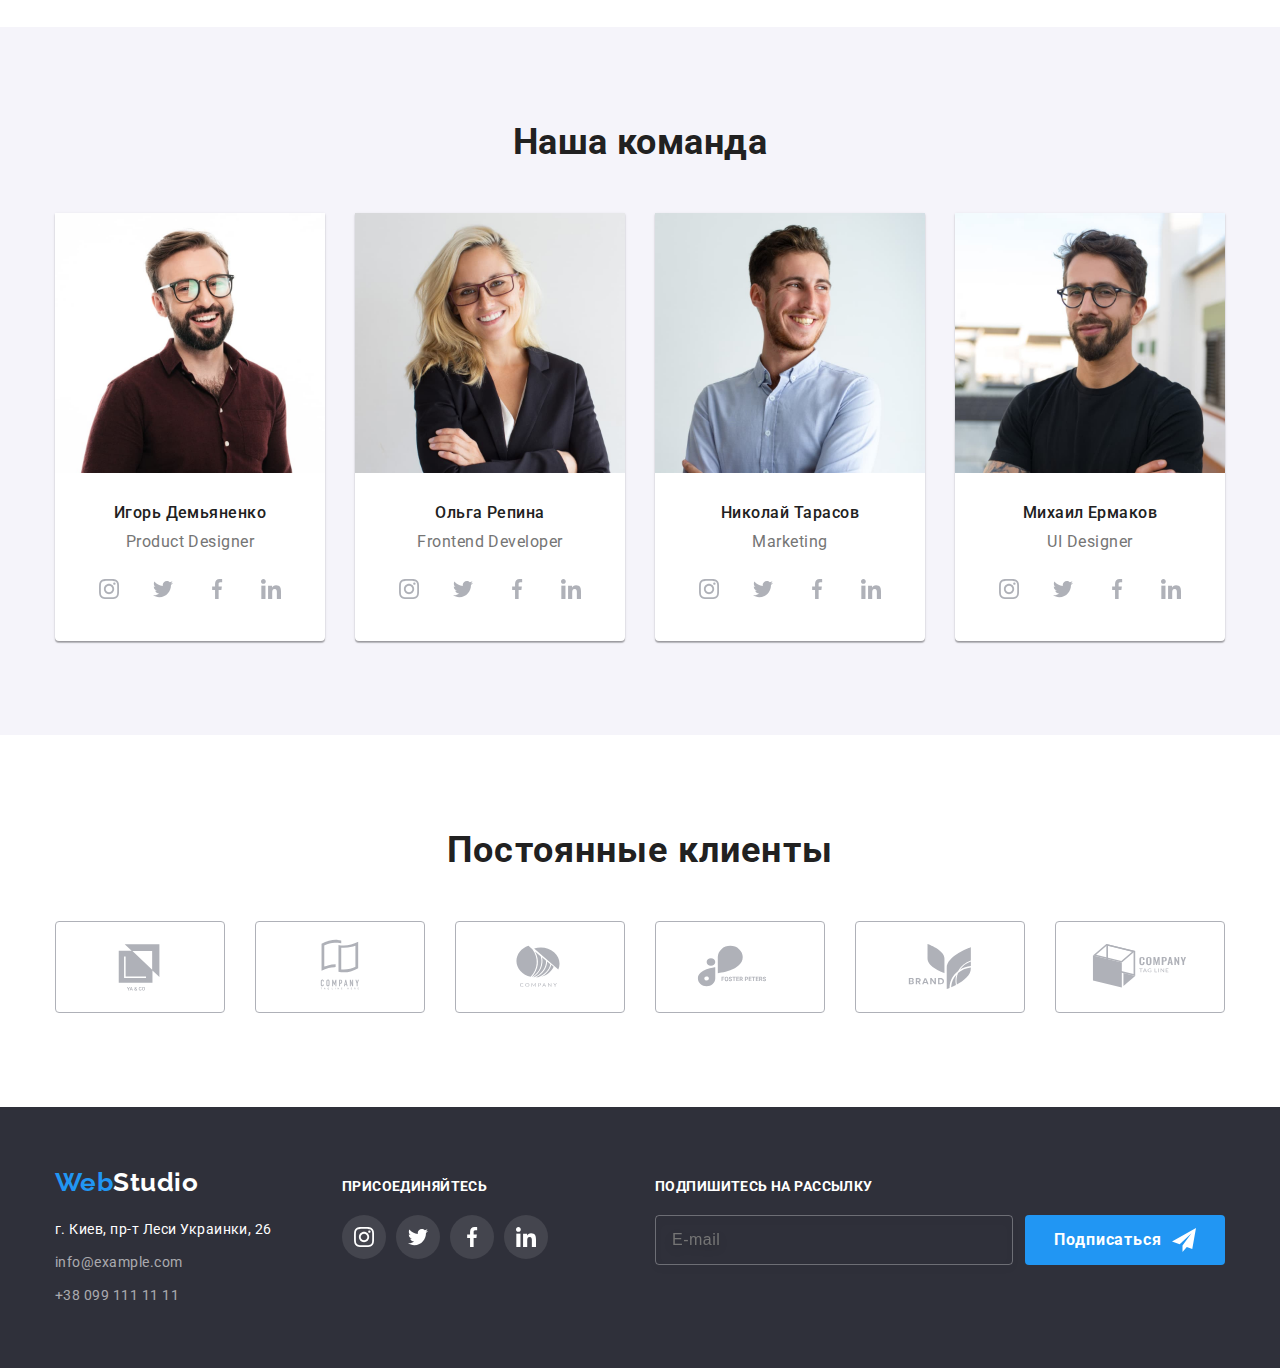
==== commit f44a7438: "Fix Homework" ====
--- a/index.html
+++ b/index.html
@@ -46,42 +46,49 @@
             </button>
         </nav>
         <div class="mobile-menu">
-            <div class="mobile-menu__top">
-                <button class="close-menu-btn" type="button">
-                    <svg width="40" height="40">
-                        <use class="open-menu" href="./images/icons.svg#close-menu"></use>
-                    </svg>
-                </button>
-                <ul class="mobile-nav-list">
-                    <li class="mobile-nav-list__item mobile-nav-list__item"><a class="mobile-nav-list__link mobile-nav-list__link--current" href="./index.html">Студия</a></li>
-                    <li class="mobile-nav-list__item"><a class="mobile-nav-list__link" href="./portfolio.html">Портфолио</a></li>
-                    <li class="mobile-nav-list__item"><a class="mobile-nav-list__link" href="">Контакты</a></li>
-                </ul>
-            </div>
-            <div class="mobile-menu__bottom"></div>
-                <ul class="mobile-nav-contacts-list">
-                    <li class="mobile-nav-contacts-list__item-phone">
-                        <a class="mobile-nav-contacts-list__link-phone" href="tel:+380961111111">+38 096 111 11 11</a>
-                    </li>
-                    <li class="mobile-nav-contacts-list__item-mail">
-                        <a class="mobile-nav-contacts-list__link-mail" href="mailto:info@devstudio.com">info@devstudio.com</a>
-                    </li>
-                    
-                </ul>
-                <ul class="mobile-nav-social-list">
-                    <li class="mobile-nav-social-list__item">
-                        <a href="" class="mobile-nav-social-list__link">Instagram</a>
-                    </li>
-                    <li class="mobile-nav-social-list__item">
-                        <a href="" class="mobile-nav-social-list__link">Twitter</a>
-                    </li>
-                    <li class="mobile-nav-social-list__item">
-                        <a href="" class="mobile-nav-social-list__link">Facebook</a>
-                    </li>
-                    <li class="mobile-nav-social-list__item">
-                        <a href="" class="mobile-nav-social-list__link">LinkedIn</a>
-                    </li>
-                </ul>
+            <div class="container">
+                
+                    <div class="close-menu-btn-container">
+                        <button class="close-menu-btn" type="button">
+                            <svg width="40" height="40">
+                                <use class="open-menu" href="./images/icons.svg#close-menu"></use>
+                            </svg>
+                        </button>
+                    </div>
+                <div class="mobile-menu-content">
+                    <div class="mobile-menu__top">
+                        <ul class="mobile-nav-list">
+                            <li class="mobile-nav-list__item mobile-nav-list__item"><a class="mobile-nav-list__link mobile-nav-list__link--current" href="./index.html">Студия</a></li>
+                            <li class="mobile-nav-list__item"><a class="mobile-nav-list__link" href="./portfolio.html">Портфолио</a></li>
+                            <li class="mobile-nav-list__item"><a class="mobile-nav-list__link" href="">Контакты</a></li>
+                        </ul>
+                    </div>
+                    <div class="mobile-menu__bottom">
+                        <ul class="mobile-nav-contacts-list">
+                            <li class="mobile-nav-contacts-list__item-phone">
+                                <a class="mobile-nav-contacts-list__link-phone" href="tel:+380961111111">+38 096 111 11 11</a>
+                            </li>
+                            <li class="mobile-nav-contacts-list__item-mail">
+                                <a class="mobile-nav-contacts-list__link-mail" href="mailto:info@devstudio.com">info@devstudio.com</a>
+                            </li>
+                            
+                        </ul>
+                        <ul class="mobile-nav-social-list">
+                            <li class="mobile-nav-social-list__item">
+                                <a href="" class="mobile-nav-social-list__link">Instagram</a>
+                            </li>
+                            <li class="mobile-nav-social-list__item">
+                                <a href="" class="mobile-nav-social-list__link">Twitter</a>
+                            </li>
+                            <li class="mobile-nav-social-list__item">
+                                <a href="" class="mobile-nav-social-list__link">Facebook</a>
+                            </li>
+                            <li class="mobile-nav-social-list__item">
+                                <a href="" class="mobile-nav-social-list__link">LinkedIn</a>
+                            </li>
+                        </ul>
+                    </div>
+                </div>
             </div>
         </div>
     </header>
@@ -569,7 +576,7 @@
                     <label class="form-checkbox__label">
                         <input class="checkbox visually-hidden" type="checkbox" name="policy">
                         <span class="checkbox__icon"></span>
-                        Соглашаюсь с рассылкой и принимаю <a href="" class="form-checkbox__label-link">Условия договора</a>
+                        <span class="checkbox__label">Соглашаюсь с рассылкой и принимаю <a href="" class="form-checkbox__label-link">Условия договора</a></span>
                     </label>
                 </div>                
                 <button class="form-button" type="submit">Отправить</button>                
--- a/css/main.min.css
+++ b/css/main.min.css
@@ -1,2 +1,2 @@
-html{box-sizing:border-box}*,*::before,*::after{box-sizing:inherit}body{font-family:"Roboto",sans-serif;color:#212121;background:#fff;letter-spacing:0.03em;margin:0;padding:0}button{border:none;border-radius:4px;cursor:pointer}.section{padding-bottom:60px;padding-top:60px}.container{margin-left:auto;margin-right:auto;max-width:100%;padding-left:15px;padding-right:15px}.container.works{display:none}@media screen and (min-width: 480px){.container{width:450px}}@media screen and (min-width: 768px){.container{width:768px}}@media screen and (min-width: 1200px){.container{width:1200px}.container.works{display:block}}.container>h2{margin-bottom:50px}.visually-hidden{position:absolute;white-space:nowrap;width:1px;height:1px;overflow:hidden;border:0;padding:0;clip:rect(0 0 0 0);clip-path:inset(50%);margin:-1px}.logo-link,.nav-list__link,.contacts-list__link,.mobile-nav-list .mobile-nav-list__link,.mobile-nav-contacts-list__link-phone,.mobile-nav-contacts-list__link-mail,.mobile-nav-social-list__link,.footer-contacts__logo,.footer-contacts__address,.footer-contacts__link,.projects-list__link{text-decoration:none}.nav-list,.contacts-list,.mobile-nav-list,.mobile-nav-contacts-list,.mobile-nav-social-list,.reasons-list,.works-list,.team-list,.person-social,.clients-list,.footer-contacts__list,.footer-social__list,.projects-filter__list,.projects-list{list-style:none}h1,h2,h3,ul,p{margin:0;padding:0}.link{text-decoration:none}.list{list-style-type:none}.nav{border-bottom:1px solid #ececec}.nav .container{display:flex;align-items:center}.logo-link{margin-right:93px;padding-top:24px;padding-bottom:24px;font-family:Raleway, sans-serif;font-weight:700;font-size:26px;line-height:1.19;color:#2196f3}.logo-link__right-header{color:#212121}.nav-list{display:none}@media screen and (min-width: 768px){.nav-list{display:flex}}.nav-list__item:not(:last-child){margin-right:50px}.nav-list__link{display:block;position:relative;font-weight:500;font-size:14px;line-height:1.14;letter-spacing:0.02em;color:#212121;padding:32px 0;transition:color 250ms cubic-bezier(0.4, 0, 0.2, 1)}.nav-list__link:hover,.nav-list__link:focus{color:#2196f3}.nav-list__link--current{color:#2196f3}.nav-list__link--current::after{content:'';position:absolute;left:0;bottom:0;height:4px;width:100%;background:#2196f3;box-sizing:border-box;border-radius:2px}.contacts-list__icon{fill:currentColor;margin-right:10px;padding:0}.contacts-list{display:none;margin-left:auto}@media screen and (min-width: 1200px){.contacts-list{display:flex}}.contacts-list__item:not(:last-child){margin-right:50px}.contacts-list__link{display:flex;align-items:center;padding-top:32px;padding-bottom:32px;font-weight:500;font-size:14px;line-height:1.14;letter-spacing:0.02em;color:#757575;transition:color 250ms cubic-bezier(0.4, 0, 0.2, 1)}.contacts-list__link:hover,.contacts-list__link:focus{color:#2196f3}.open-menu-btn{display:none;margin:0;padding:0;border:none;background-color:transparent;margin-left:auto}@media screen and (max-width: 767px){.open-menu-btn{display:block}}.mobile-menu{display:none;position:fixed;width:100vw;height:100vh;top:0;background-color:#fff;z-index:5;padding:48px 40px}.mobile-menu.is-open{display:flex;flex-direction:column;height:100%}.close-menu-btn{display:block;position:absolute;top:10px;right:15px;margin:0;padding:0;border:none;background-color:transparent}.mobile-nav-list .mobile-nav-list__item{font-weight:500;font-size:40px;line-height:1.18;letter-spacing:0.02em}.mobile-nav-list .mobile-nav-list__item:not(:last-child){margin-bottom:32px}.mobile-nav-list .mobile-nav-list__link{color:#212121}.mobile-nav-list .mobile-nav-list__link--current{color:#2196f3}.mobile-nav-contacts-list{margin-top:auto;margin-bottom:64px}.mobile-nav-contacts-list__item-phone{font-weight:500;font-size:34px;line-height:1.18;letter-spacing:0.02em;margin-bottom:32px}.mobile-nav-contacts-list__link-phone{color:#2196f3}.mobile-nav-contacts-list__item-mail{font-size:24px;line-height:1.17;letter-spacing:0.02em}.mobile-nav-contacts-list__link-mail{color:#757575}.mobile-nav-social-list{display:flex;justify-content:space-between}.mobile-nav-social-list__item{font-size:18px;line-height:1.22;letter-spacing:0.02em}.mobile-nav-social-list__link{color:#2196f3}.hero{background-color:#2f303a;background-image:linear-gradient(rgba(47,48,58,0.4), rgba(47,48,58,0.4)),url(../images/bg-hero.jpg);background-repeat:no-repeat;background-size:cover;padding-top:200px;padding-bottom:200px;text-align:center;margin-left:auto;margin-right:auto}@media (min-device-pixel-ratio: 2), (min-resolution: 192dpi), (min-resolution: 2dppx){.hero{background-image:linear-gradient(rgba(47,48,58,0.4), rgba(47,48,58,0.4)),url(../images/bg-hero-2x.jpg)}}@media screen and (min-width: 768px) and (max-width: 1199px){.hero{background-image:linear-gradient(rgba(47,48,58,0.4), rgba(47,48,58,0.4)),url(../images/bg-hero-tablet-1x.jpg)}}@media screen and (min-width: 768px) and (max-width: 1199px) and (min-device-pixel-ratio: 2), screen and (min-width: 768px) and (max-width: 1199px) and (min-resolution: 192dpi), screen and (min-width: 768px) and (max-width: 1199px) and (min-resolution: 2dppx){.hero{background-image:linear-gradient(rgba(47,48,58,0.4), rgba(47,48,58,0.4)),url(../images/bg-hero-tablet-2x.jpg)}}@media screen and (max-width: 767px){.hero{background-image:linear-gradient(rgba(47,48,58,0.4), rgba(47,48,58,0.4)),url(../images/bg-hero-mobile-1x.jpg)}}@media screen and (max-width: 767px) and (min-device-pixel-ratio: 2), screen and (max-width: 767px) and (min-resolution: 192dpi), screen and (max-width: 767px) and (min-resolution: 2dppx){.hero{background-image:linear-gradient(rgba(47,48,58,0.4), rgba(47,48,58,0.4)),url(../images/bg-hero-mobile-2x.jpg)}}.hero__title{font-weight:700;font-size:26px;line-height:1.36;letter-spacing:0.06em;text-transform:uppercase;color:#fff;margin-bottom:30px;margin-left:auto;margin-right:auto}@media screen and (min-width: 1200px){.hero__title{font-size:42px}}.hero__btn{font-family:inherit;font-weight:700;font-size:16px;line-height:1.87;letter-spacing:0.06em;background-color:#2196f3;color:#fff;min-width:200px;height:50px;padding-right:32px;padding-left:32px;box-shadow:0px 4px 4px rgba(0,0,0,0.15)}.reasons-list{margin-bottom:-30px}@media screen and (min-width: 768px){.reasons-list{display:flex;flex-wrap:wrap;margin-left:-30px}}.reasons-list__item{margin-bottom:30px}@media screen and (min-width: 768px){.reasons-list__item{margin-top:30px;margin-left:30px;flex-basis:calc((100% - 2 * 30px) / 2)}}@media screen and (min-width: 1200px){.reasons-list__item{flex-basis:calc((100% - 4 * 30px) / 4)}}.reasons-list__icon{width:100%;height:120px;margin-bottom:30px;background:#f5f4fa;border-radius:4px;display:flex;justify-content:center;align-items:center}.reasons-list__title{font-weight:700;font-size:14px;line-height:1.14;text-transform:uppercase;color:#212121;margin-bottom:10px}@media screen and (max-width: 769px){.reasons-list__title{text-align:center}}.reasons-list__content{font-size:14px;line-height:1.71;color:#757575}.works-container{display:none;padding:0;display:block;padding:0 60px}.section:nth-child(3){padding-top:0}.works-title{font-weight:700;font-size:36px;line-height:1.17;text-align:center;color:#212121}.works-list{display:flex;flex-wrap:wrap;margin-top:-30px;margin-left:-30px}.works-list__item{margin-top:30px;margin-left:30px;flex-basis:calc((100% - 3 * 30px) / 3)}.works-list__img{display:block;min-width:100%;height:auto}.works-list__img-thumb{position:relative}.works-list__title{position:absolute;display:flex;width:100%;height:70px;bottom:0;background:rgba(47,48,58,0.8);font-weight:700;font-size:14px;line-height:1.14;align-items:center;justify-content:center;letter-spacing:0.03em;text-transform:uppercase;color:#fff}.section:nth-child(4){background-color:#f5f4fa}.team-title{font-weight:700;font-size:28px;line-height:1.17;text-align:center;color:#212121}@media screen and (min-width: 1200px){.team-title{font-size:36px}}.team-list{margin-top:-30px}@media screen and (min-width: 768px){.team-list{display:flex;flex-wrap:wrap;margin-left:-30px}}.team-list__item{margin-top:30px;background-color:#fff;box-shadow:0px 1px 3px rgba(0,0,0,0.12),0px 1px 1px rgba(0,0,0,0.14),0px 2px 1px rgba(0,0,0,0.2);border-radius:0px 0px 4px 4px}@media screen and (min-width: 768px){.team-list__item{margin-left:30px;flex-basis:calc((100% - 2 * 30px) / 2)}}@media screen and (min-width: 1200px){.team-list__item{flex-basis:calc((100% - 4 * 30px) / 4)}}.team-list__photo{display:block;width:100%}.team-list__description{padding:30px 32px}.team-list__person-name{margin-bottom:10px;font-weight:500;font-size:16px;line-height:1.19;text-align:center;color:#212121}.team-list__person-position{font-size:16px;line-height:1.19;text-align:center;color:#757575;margin-bottom:16px}.person-social{display:flex;justify-content:center}.person-social__item{width:44px;height:44px}.person-social__item:not(:last-child){margin-right:10px}.person-social__link{width:100%;height:100%;border-radius:50%;display:flex;align-items:center;justify-content:center;color:#afb1b8;transition:background-color 250ms cubic-bezier(0.4, 0, 0.2, 1),color 250ms cubic-bezier(0.4, 0, 0.2, 1)}.person-social__link:hover,.person-social__link:focus{background-color:#2196f3;color:#ffffff}.person-social__icon{fill:currentColor}.clients-title{font-weight:700;font-size:28px;line-height:1.17;text-align:center;letter-spacing:0.03em;color:#212121;margin-bottom:50px}@media screen and (min-width: 1200px){.clients-title{font-size:36px}}.clients-list{display:flex;flex-wrap:wrap;margin-left:-30px;margin-top:-30px}.clients-list__item{width:170px;height:92px;margin-left:30px;margin-top:30px;flex-basis:calc((100% - 2 * 30px) / 2)}@media screen and (min-width: 768px){.clients-list__item{flex-basis:calc((100% - 3 * 30px) / 3)}}@media screen and (min-width: 1200px){.clients-list__item{flex-basis:calc((100% - 6 * 30px) / 6)}}.clients-list__link{display:flex;align-items:center;justify-content:center;width:100%;height:100%;border:1px solid #afb1b8;border-radius:4px;color:#afb1b8;transition:border-color 250ms cubic-bezier(0.4, 0, 0.2, 1),color 250ms cubic-bezier(0.4, 0, 0.2, 1)}.clients-list__link:hover,.clients-list__link:focus{border-color:#2196f3;color:#2196f3}.clients-list__icon{fill:currentColor}.footer{background-color:#2f303a;padding-top:60px;padding-bottom:60px}@media screen and (min-width: 1200px){.footer .container{display:flex;align-items:baseline}}@media screen and (min-width: 768px){.contact-social{display:flex;justify-content:space-around}}@media screen and (min-width: 1200px){.contact-social{margin-right:auto}}.footer-contacts__logo{display:block;font-family:Raleway;font-weight:700;font-size:26px;line-height:1.19;color:#2196f3;text-align:center}@media screen and (min-width: 1200px){.footer-contacts__logo{text-align:left}}.footer-contacts__logo-right{color:#fff}.footer-contacts__list{margin:20px 0 0 0}.footer-contacts__address-section{font-style:inherit;display:block;text-align:center}@media screen and (min-width: 1200px){.footer-contacts__address-section{display:inline;text-align:left}}.footer-contacts__address{font-size:14px;line-height:1.71;color:#fff;transition:color 250ms cubic-bezier(0.4, 0, 0.2, 1)}.footer-contacts__address:hover,.footer-contacts__address:focus{color:#2196f3}.footer-contacts__link{font-size:14px;line-height:1.71;color:rgba(255,255,255,0.6);transition:color 250ms cubic-bezier(0.4, 0, 0.2, 1)}.footer-contacts__link:hover,.footer-contacts__link:focus{color:#2196f3}.footer-contacts__item:not(:last-child){margin-bottom:9px}.footer-contacts-container{margin-bottom:60px}@media screen and (min-width: 1200px){.footer-contacts-container{margin-bottom:0;margin-right:70px}}.footer-contacts__item+.footer-contacts__item{margin-top:9px}.footer-social{margin-bottom:60px}@media screen and (min-width: 1200px){.footer-social{margin-bottom:0}}.footer-social__list{display:flex;justify-content:center}.footer-social__title{font-weight:700;font-size:14px;line-height:1.14;letter-spacing:0.03em;text-transform:uppercase;color:#fff;margin-bottom:20px;text-align:center}.footer-social__item{width:44px;height:44px}.footer-social__item+.footer-social__item{margin-left:10px}.footer-social__link{display:flex;justify-content:center;align-items:center;background-color:#44454e;border-radius:50%;width:100%;height:100%;color:#fff;transition:background-color 250ms cubic-bezier(0.4, 0, 0.2, 1)}.footer-social__link:hover,.footer-social__link:focus{background-color:#2196f3}.footer-social__icon{fill:currentColor}.footer-mailing__title{font-weight:700;font-size:14px;line-height:1.14;letter-spacing:0.03em;text-transform:uppercase;color:#fff;margin-bottom:20px;text-align:center}@media screen and (min-width: 1200px){.footer-mailing__form{display:flex;position:relative}}.footer-mailing__email{height:50px;width:100%;border:1px solid rgba(255,255,255,0.3);box-sizing:border-box;filter:drop-shadow(0px 4px 4px rgba(0,0,0,0.15));border-radius:4px;background-color:inherit;font-size:16px;line-height:1.25;display:flex;align-items:center;letter-spacing:0.03em;color:rgba(255,255,255,0.6);padding:15px 16px;margin-bottom:20px}@media screen and (min-width: 768px){.footer-mailing__email{width:450px;margin-left:auto;margin-right:auto}}@media screen and (min-width: 1200px){.footer-mailing__email{margin-right:12px;margin-bottom:0;width:358px}}.footer-mailing__submit{display:flex;font-family:inherit;font-weight:700;font-size:16px;line-height:1.87;letter-spacing:0.06em;margin:0 auto;padding:10px 6px;min-width:200px;justify-content:center;align-items:center;background-color:#2196f3;color:#fff}.submit-icon{margin-left:10px;fill:#fff}.backdrop{position:fixed;top:0;left:0;height:100%;width:100%;background:rgba(0,0,0,0.2);transition:opacity 250ms cubic-bezier(0.4, 0, 0.2, 1)}.backdrop.is-hidden{opacity:0;pointer-events:none}.backdrop.is-hidden .modal{transform:translate(-50%, -50%) scale(1.1)}.modal{position:absolute;top:50%;left:50%;width:528px;padding:40px;transform:translate(-50%, -50%) scale(1);background-color:#fff;transition:transform 250ms cubic-bezier(0.4, 0, 0.2, 1)}.modal__button-close{position:absolute;display:flex;justify-content:center;align-items:center;top:8px;right:8px;width:30px;height:30px;border:1px solid rgba(0,0,0,0.1);background-color:#fff;border-radius:50%;transition:fill 250ms cubic-bezier(0.4, 0, 0.2, 1)}.modal__button-close:hover,.modal__button-close:focus{fill:#2196f3}.modal__title{font-weight:bold;font-size:20px;line-height:1.15;text-align:center;letter-spacing:0.03em;margin-bottom:12px}.form-field{display:flex;position:relative;flex-direction:column;margin-top:10px}.form-field__label{font-size:12px;line-height:1.17;letter-spacing:0.01em;margin-bottom:4px;color:#757575}.form-field__input{height:40px;border:1px solid rgba(33,33,33,0.2);border-radius:4px;padding-left:35px;font-family:inherit;font-size:12px;line-height:1.17;letter-spacing:0.01em;transition:border-color 250ms cubic-bezier(0.4, 0, 0.2, 1)}.form-field__input:hover,.form-field__input:focus{border-color:#2196f3}.form-field__icon{position:absolute;left:12px;top:50%;transition:fill 250ms cubic-bezier(0.4, 0, 0.2, 1)}.form-field__input:hover+.form-field__icon,.form-field__input:focus+.form-field__icon{fill:#2196f3}.form-field__textarea{font-family:inherit;padding:12px 16px;height:120px;resize:none;border:1px solid rgba(33,33,33,0.2);border-radius:4px;transition:border-color 250ms cubic-bezier(0.4, 0, 0.2, 1)}.form-field__textarea::placeholder{font-family:inherit;font-size:12px;line-height:1.17;letter-spacing:0.01em;color:rgba(117,117,117,0.5)}.form-field__textarea:hover,.form-field__textarea:focus{border-color:#2196f3}.form-chekbox{margin-top:20px}.form-checkbox__label{display:flex;align-items:center;font-size:14px;line-height:1.71;letter-spacing:0.03em;color:#757575}.form-checkbox__label-link{color:#2196f3;margin-left:4px}.checkbox__icon{width:15px;height:15px;margin-right:4px;margin-left:13px;border:2px solid #212121;border-radius:4px;transition:background-color 250ms cubic-bezier(0.4, 0, 0.2, 1),background-color 250ms cubic-bezier(0.4, 0, 0.2, 1),background-color 250ms cubic-bezier(0.4, 0, 0.2, 1),border-color 250ms cubic-bezier(0.4, 0, 0.2, 1)}.form-checkbox__label:hover+.checkbox__icon,.checkbox:hover+.checkbox__icon,.checkbox:focus+.checkbox__icon{border-color:#2196f3}.checkbox:checked+.checkbox__icon{background-color:#2196f3;background-image:url("../images/checkbox-checked.svg");background-size:contain;background-origin:content-box;border-color:#2196f3}.form-button{display:block;font-family:inherit;font-weight:700;font-size:16px;line-height:1.87;letter-spacing:0.06em;margin-top:30px;margin-left:auto;margin-right:auto;padding:10px 6px;min-width:200px;background-color:#2196f3;color:#fff}.projects-filter__list{display:flex;flex-wrap:wrap;margin-bottom:40px}@media screen and (min-width: 768px){.projects-filter__list{justify-content:center}}@media screen and (min-width: 1200px){.projects-filter__list{margin-bottom:50px}}.projects-filter__item:not(:last-child){margin-right:8px}.projects-filter__btn{font-family:inherit;font-weight:500;font-size:16px;line-height:1.62;letter-spacing:0.03em;color:#212121;padding-top:6px;padding-bottom:6px;padding-left:22px;padding-right:22px;margin-bottom:21px;transition:background-color 250ms cubic-bezier(0.4, 0, 0.2, 1),color 250ms cubic-bezier(0.4, 0, 0.2, 1),box-shadow 250ms cubic-bezier(0.4, 0, 0.2, 1)}.projects-filter__btn--current,.projects-filter__btn:hover,.projects-filter__btn:focus{color:#fff;background-color:#2196f3;box-shadow:0px 3px 1px rgba(0,0,0,0.1),0px 1px 2px rgba(0,0,0,0.08),0px 2px 2px rgba(0,0,0,0.12)}.projects-list{margin-top:-30px}@media screen and (min-width: 768px){.projects-list{display:flex;flex-wrap:wrap;margin-left:-30px}}.projects-list__item{margin-top:30px}@media screen and (min-width: 768px){.projects-list__item{margin-left:30px;flex-basis:calc((100% - 2 * 30px) / 2)}}@media screen and (min-width: 1200px){.projects-list__item{margin-left:30px;flex-basis:calc((100% - 3 * 30px) / 3)}}.projects-list__image-thumb{position:relative;overflow:hidden}.projects-list__link{display:block;cursor:pointer;transition:box-shadow 250ms cubic-bezier(0.4, 0, 0.2, 1)}.projects-list__link:hover,.projects-list__link:focus{box-shadow:0px 1px 1px rgba(0,0,0,0.12),0px 4px 4px rgba(0,0,0,0.06),1px 4px 6px rgba(0,0,0,0.16)}.projects-list__image{display:block;width:100%}.projects-list__image-title{position:absolute;top:100%;left:0;padding:63px 24px;font-size:18px;line-height:1.56;letter-spacing:0.03em;color:#fff;background:rgba(33,150,243,0.9);transition:transform 250ms cubic-bezier(0.4, 0, 0.2, 1)}.projects-list__link:hover .projects-list__image-title,.projects-list__link:focus .projects-list__image-title{transform:translateY(-100%)}.projects-list__item-text{padding:20px 24px;background-color:#fff;border-left:1px solid #eee;border-right:1px solid #eee;border-bottom:1px solid #eee}.projects-list__item-title{font-weight:700;font-size:18px;line-height:2;letter-spacing:0.06em;color:#212121;margin-bottom:4px}.projects-list__item-content{font-size:16px;line-height:1.87;color:#757575}
+html{box-sizing:border-box}*,*::before,*::after{box-sizing:inherit}body{font-family:"Roboto",sans-serif;color:#212121;background:#fff;letter-spacing:0.03em;margin:0;padding:0}button{border:none;border-radius:4px;cursor:pointer}.section{padding-bottom:60px;padding-top:60px}@media screen and (min-width: 1200px){.section{padding-bottom:94px;padding-top:94px}}.container{margin-left:auto;margin-right:auto;max-width:100%;padding-left:15px;padding-right:15px;min-width:320px}.container.works{display:none}@media screen and (min-width: 480px){.container{width:450px}}@media screen and (min-width: 768px){.container{width:768px}}@media screen and (min-width: 1200px){.container{width:1200px}.container.works{display:block}}.container>h2{margin-bottom:50px}@media screen and (max-width: 1199px){.container>h2{margin-bottom:30px}}.visually-hidden{position:absolute;white-space:nowrap;width:1px;height:1px;overflow:hidden;border:0;padding:0;clip:rect(0 0 0 0);clip-path:inset(50%);margin:-1px}.logo-link,.nav-list__link,.contacts-list__link,.mobile-nav-list .mobile-nav-list__link,.mobile-nav-contacts-list__link-phone,.mobile-nav-contacts-list__link-mail,.mobile-nav-social-list__link,.footer-contacts__logo,.footer-contacts__address,.footer-contacts__link,.projects-list__link{text-decoration:none}.nav-list,.contacts-list,.mobile-nav-list,.mobile-nav-contacts-list,.mobile-nav-social-list,.reasons-list,.works-list,.team-list,.person-social,.clients-list,.footer-contacts__list,.footer-social__list,.projects-filter__list,.projects-list{list-style:none}h1,h2,h3,ul,p{margin:0;padding:0}.link{text-decoration:none}.list{list-style-type:none}.nav{border-bottom:1px solid #ececec}.nav>.container{display:flex;align-items:center}.logo-link{margin-right:93px;padding-top:24px;padding-bottom:24px;font-family:Raleway, sans-serif;font-weight:700;font-size:26px;line-height:1.19;color:#2196f3}.logo-link__right-header{color:#212121}.nav-list{display:none}@media screen and (min-width: 768px){.nav-list{display:flex}}.nav-list__item:not(:last-child){margin-right:50px}.nav-list__link{display:block;position:relative;font-weight:500;font-size:14px;line-height:1.14;letter-spacing:0.02em;color:#212121;padding:32px 0;transition:color 250ms cubic-bezier(0.4, 0, 0.2, 1)}.nav-list__link:hover,.nav-list__link:focus{color:#2196f3}.nav-list__link--current{color:#2196f3}.nav-list__link--current::after{content:'';position:absolute;left:0;bottom:0;height:4px;width:100%;background:#2196f3;box-sizing:border-box;border-radius:2px}.contacts-list__icon{fill:currentColor;margin-right:10px;padding:0}.contacts-list{display:none;margin-left:auto}@media screen and (min-width: 1200px){.contacts-list{display:flex}}.contacts-list__item:not(:last-child){margin-right:50px}.contacts-list__link{display:flex;align-items:center;padding-top:32px;padding-bottom:32px;font-weight:500;font-size:14px;line-height:1.14;letter-spacing:0.02em;color:#757575;transition:color 250ms cubic-bezier(0.4, 0, 0.2, 1)}.contacts-list__link:hover,.contacts-list__link:focus{color:#2196f3}.open-menu-btn{display:none;margin:0;padding:0;border:none;background-color:transparent;margin-left:auto}@media screen and (max-width: 767px){.open-menu-btn{display:block}}.mobile-menu{display:flex;flex-direction:column;position:fixed;width:100vw;height:100vh;min-width:320px;top:0;background-color:#fff;z-index:5;opacity:0;pointer-events:none;transition:opacity 250ms cubic-bezier(0.4, 0, 0.2, 1);outline:1px solid tomato}.mobile-menu.is-open{opacity:1;transition:opacity 250ms cubic-bezier(0.4, 0, 0.2, 1)}.mobile-menu>.container{width:450px;height:80%}.close-menu-btn-container{padding:15px 0;width:100%}.close-menu-btn{display:block;top:10px;right:15px;margin:0;margin-left:auto;padding:0;border:none;background-color:transparent}.mobile-menu-content{display:flex;flex-direction:column;justify-content:space-between;height:100%}.mobile-nav-list .mobile-nav-list__item{font-weight:500;font-size:40px;line-height:1.18;letter-spacing:0.02em}.mobile-nav-list .mobile-nav-list__item:not(:last-child){margin-bottom:32px}.mobile-nav-list .mobile-nav-list__link{color:#212121}.mobile-nav-list .mobile-nav-list__link--current{color:#2196f3}.mobile-menu__bottom{margin-top:auto}.mobile-nav-contacts-list{margin-bottom:64px}.mobile-nav-contacts-list__item-phone{font-weight:500;font-size:34px;line-height:1.18;letter-spacing:0.02em;margin-bottom:32px}@media screen and (max-width: 479px){.mobile-nav-contacts-list__item-phone{font-size:32px}}.mobile-nav-contacts-list__link-phone{color:#2196f3}.mobile-nav-contacts-list__item-mail{font-size:24px;line-height:1.17;letter-spacing:0.02em}.mobile-nav-contacts-list__link-mail{color:#757575}.mobile-nav-social-list{display:flex;flex-wrap:wrap}.mobile-nav-social-list__item{font-weight:500;font-size:18px;line-height:1.22;letter-spacing:0.02em}.mobile-nav-social-list__item:not(:last-child){border-right:1px solid rgba(33,33,33,0.2);padding-right:10px;margin-right:10px}@media screen and (max-width: 389px){.mobile-nav-social-list__item:last-child{padding-top:10px}}.mobile-nav-social-list__link{color:#2196f3}.hero{background-color:#2f303a;background-image:linear-gradient(rgba(47,48,58,0.4), rgba(47,48,58,0.4)),url(../images/bg-hero.jpg);background-repeat:no-repeat;background-size:cover;padding:118px 60px;height:400px;text-align:center;min-width:320px;margin-left:auto;margin-right:auto}@media screen and (max-width: 401px){.hero{padding:100px 0}}@media screen and (min-width: 1200px){.hero{padding-top:200px;padding-bottom:200px;max-width:1600px;height:600px}}@media (min-device-pixel-ratio: 2), (min-resolution: 192dpi), (min-resolution: 2dppx){.hero{background-image:linear-gradient(rgba(47,48,58,0.4), rgba(47,48,58,0.4)),url(../images/bg-hero-2x.jpg)}}@media screen and (min-width: 768px) and (max-width: 1199px){.hero{background-image:linear-gradient(rgba(47,48,58,0.4), rgba(47,48,58,0.4)),url(../images/bg-hero-tablet-1x.jpg)}}@media screen and (min-width: 768px) and (max-width: 1199px) and (min-device-pixel-ratio: 2), screen and (min-width: 768px) and (max-width: 1199px) and (min-resolution: 192dpi), screen and (min-width: 768px) and (max-width: 1199px) and (min-resolution: 2dppx){.hero{background-image:linear-gradient(rgba(47,48,58,0.4), rgba(47,48,58,0.4)),url(../images/bg-hero-tablet-2x.jpg)}}@media screen and (max-width: 767px){.hero{background-image:linear-gradient(rgba(47,48,58,0.4), rgba(47,48,58,0.4)),url(../images/bg-hero-mobile-1x.jpg)}}@media screen and (max-width: 767px) and (min-device-pixel-ratio: 2), screen and (max-width: 767px) and (min-resolution: 192dpi), screen and (max-width: 767px) and (min-resolution: 2dppx){.hero{background-image:linear-gradient(rgba(47,48,58,0.4), rgba(47,48,58,0.4)),url(../images/bg-hero-mobile-2x.jpg)}}.hero__title{font-weight:700;font-size:26px;line-height:1.36;letter-spacing:0.06em;text-transform:uppercase;color:#fff;margin-bottom:30px;margin-left:auto;margin-right:auto;max-width:696px}@media screen and (min-width: 1200px){.hero__title{font-size:42px}}.hero__btn{font-family:inherit;font-weight:700;font-size:16px;line-height:1.87;letter-spacing:0.06em;background-color:#2196f3;color:#fff;min-width:200px;height:50px;padding-right:32px;padding-left:32px;box-shadow:0px 4px 4px rgba(0,0,0,0.15)}.reasons-list{margin-bottom:-30px}@media screen and (min-width: 768px){.reasons-list{display:flex;flex-wrap:wrap;margin-left:-30px}}.reasons-list__item{margin-bottom:30px}@media screen and (min-width: 768px){.reasons-list__item{margin-top:30px;margin-left:30px;flex-basis:calc((100% - 2 * 30px) / 2)}}@media screen and (min-width: 1200px){.reasons-list__item{flex-basis:calc((100% - 4 * 30px) / 4)}}.reasons-list__icon{width:100%;height:120px;margin-bottom:30px;background:#f5f4fa;border-radius:4px;display:flex;justify-content:center;align-items:center}.reasons-list__title{font-weight:700;font-size:14px;line-height:1.14;text-transform:uppercase;color:#212121;margin-bottom:10px}@media screen and (max-width: 769px){.reasons-list__title{text-align:center}}.reasons-list__content{font-size:14px;line-height:1.71;color:#757575}.works-container{display:none;padding:0;display:block;padding:0 60px}.section:nth-child(3){padding-top:0}.works-title{font-weight:700;font-size:36px;line-height:1.17;text-align:center;color:#212121}.works-list{display:flex;flex-wrap:wrap;margin-top:-30px;margin-left:-30px}.works-list__item{margin-top:30px;margin-left:30px;flex-basis:calc((100% - 3 * 30px) / 3)}.works-list__img{display:block;min-width:100%;height:auto}.works-list__img-thumb{position:relative}.works-list__title{position:absolute;display:flex;width:100%;height:70px;bottom:0;background:rgba(47,48,58,0.8);font-weight:700;font-size:14px;line-height:1.14;align-items:center;justify-content:center;letter-spacing:0.03em;text-transform:uppercase;color:#fff}.section:nth-child(4){background-color:#f5f4fa}.team-title{font-weight:700;font-size:28px;line-height:1.17;text-align:center;color:#212121}@media screen and (min-width: 1200px){.team-title{font-size:36px}}.team-list{margin-top:-30px}@media screen and (min-width: 768px){.team-list{display:flex;flex-wrap:wrap;margin-left:-30px}}.team-list__item{margin-top:30px;background-color:#fff;box-shadow:0px 1px 3px rgba(0,0,0,0.12),0px 1px 1px rgba(0,0,0,0.14),0px 2px 1px rgba(0,0,0,0.2);border-radius:0px 0px 4px 4px}@media screen and (min-width: 768px){.team-list__item{margin-left:30px;flex-basis:calc((100% - 2 * 30px) / 2)}}@media screen and (min-width: 1200px){.team-list__item{flex-basis:calc((100% - 4 * 30px) / 4)}}.team-list__photo{display:block;width:100%}.team-list__description{padding:30px 32px}.team-list__person-name{margin-bottom:10px;font-weight:500;font-size:16px;line-height:1.19;text-align:center;color:#212121}.team-list__person-position{font-size:16px;line-height:1.19;text-align:center;color:#757575;margin-bottom:16px}.person-social{display:flex;justify-content:center}.person-social__item{width:44px;height:44px}.person-social__item:not(:last-child){margin-right:10px}.person-social__link{width:100%;height:100%;border-radius:50%;display:flex;align-items:center;justify-content:center;color:#afb1b8;transition:background-color 250ms cubic-bezier(0.4, 0, 0.2, 1),color 250ms cubic-bezier(0.4, 0, 0.2, 1)}.person-social__link:hover,.person-social__link:focus{background-color:#2196f3;color:#ffffff}.person-social__icon{fill:currentColor}.clients-title{font-weight:700;font-size:28px;line-height:1.17;text-align:center;letter-spacing:0.03em;color:#212121;margin-bottom:50px}@media screen and (min-width: 1200px){.clients-title{font-size:36px}}.clients-list{display:flex;flex-wrap:wrap;margin-left:-30px;margin-top:-30px}.clients-list__item{width:170px;height:92px;margin-left:30px;margin-top:30px;flex-basis:calc((100% - 2 * 30px) / 2)}@media screen and (min-width: 768px){.clients-list__item{flex-basis:calc((100% - 3 * 30px) / 3)}}@media screen and (min-width: 1200px){.clients-list__item{flex-basis:calc((100% - 6 * 30px) / 6)}}.clients-list__link{display:flex;align-items:center;justify-content:center;width:100%;height:100%;border:1px solid #afb1b8;border-radius:4px;color:#afb1b8;transition:border-color 250ms cubic-bezier(0.4, 0, 0.2, 1),color 250ms cubic-bezier(0.4, 0, 0.2, 1)}.clients-list__link:hover,.clients-list__link:focus{border-color:#2196f3;color:#2196f3}.clients-list__icon{fill:currentColor}.footer{background-color:#2f303a;padding-top:60px;padding-bottom:60px}@media screen and (min-width: 1200px){.footer .container{display:flex;align-items:baseline}}@media screen and (min-width: 768px){.contact-social{display:flex;justify-content:space-around}}@media screen and (min-width: 1200px){.contact-social{margin-right:auto;align-items:baseline}}@media screen and (max-width: 1199px){.contact-social{margin-bottom:60px}}.footer-contacts__logo{display:block;font-family:Raleway;font-weight:700;font-size:26px;line-height:1.19;color:#2196f3;text-align:center}@media screen and (min-width: 1200px){.footer-contacts__logo{text-align:left}}.footer-contacts__logo-right{color:#fff}.footer-contacts__list{margin:20px 0 0 0}.footer-contacts__address-section{font-style:inherit;display:block;text-align:center}@media screen and (min-width: 1200px){.footer-contacts__address-section{display:inline;text-align:left}}.footer-contacts__address{font-size:14px;line-height:1.71;color:#fff;transition:color 250ms cubic-bezier(0.4, 0, 0.2, 1)}.footer-contacts__address:hover,.footer-contacts__address:focus{color:#2196f3}.footer-contacts__link{font-size:14px;line-height:1.71;color:rgba(255,255,255,0.6);transition:color 250ms cubic-bezier(0.4, 0, 0.2, 1)}.footer-contacts__link:hover,.footer-contacts__link:focus{color:#2196f3}.footer-contacts__item:not(:last-child){margin-bottom:9px}@media screen and (max-width: 767px){.footer-contacts-container{margin-bottom:60px}}@media screen and (min-width: 1200px){.footer-contacts-container{margin-bottom:0;margin-right:70px}}.footer-contacts__item+.footer-contacts__item{margin-top:9px}@media screen and (min-width: 1200px){.footer-social{margin-bottom:0}}.footer-social__list{display:flex;justify-content:center}.footer-social__title{font-weight:700;font-size:14px;line-height:1.14;letter-spacing:0.03em;text-transform:uppercase;color:#fff;margin-bottom:20px}@media screen and (max-width: 1199px){.footer-social__title{text-align:center}}.footer-social__item{width:44px;height:44px}.footer-social__item+.footer-social__item{margin-left:10px}.footer-social__link{display:flex;justify-content:center;align-items:center;background-color:#44454e;border-radius:50%;width:100%;height:100%;color:#fff;transition:background-color 250ms cubic-bezier(0.4, 0, 0.2, 1)}.footer-social__link:hover,.footer-social__link:focus{background-color:#2196f3}.footer-social__icon{fill:currentColor}.footer-mailing__title{font-weight:700;font-size:14px;line-height:1.14;letter-spacing:0.03em;text-transform:uppercase;color:#fff;margin-bottom:20px}@media screen and (max-width: 1199px){.footer-mailing__title{text-align:center}}@media screen and (min-width: 1200px){.footer-mailing__form{display:flex;position:relative}}.footer-mailing__email{height:50px;width:100%;border:1px solid rgba(255,255,255,0.3);box-sizing:border-box;filter:drop-shadow(0px 4px 4px rgba(0,0,0,0.15));border-radius:4px;background-color:inherit;font-size:16px;line-height:1.25;display:flex;align-items:center;letter-spacing:0.03em;color:rgba(255,255,255,0.6);padding:15px 16px;margin-bottom:20px}@media screen and (min-width: 768px){.footer-mailing__email{width:450px;margin-left:auto;margin-right:auto}}@media screen and (min-width: 1200px){.footer-mailing__email{margin-right:12px;margin-bottom:0;width:358px}}.footer-mailing__submit{display:flex;font-family:inherit;font-weight:700;font-size:16px;line-height:1.87;letter-spacing:0.06em;margin:0 auto;padding:10px 6px;min-width:200px;justify-content:center;align-items:center;background-color:#2196f3;color:#fff}.submit-icon{margin-left:10px;fill:#fff}.backdrop{position:fixed;top:0;left:0;height:100%;width:100%;background:rgba(0,0,0,0.2);transition:opacity 250ms cubic-bezier(0.4, 0, 0.2, 1)}.backdrop.is-hidden{opacity:0;pointer-events:none}.backdrop.is-hidden .modal{transform:translate(-50%, -50%) scale(1.1)}.modal{position:absolute;top:50%;left:50%;width:95%;max-width:450px;padding:40px;transform:translate(-50%, -50%) scale(1);background-color:#fff;transition:transform 250ms cubic-bezier(0.4, 0, 0.2, 1)}@media screen and (max-width: 479px){.modal{padding-left:10px;padding-right:10px}}.modal__button-close{position:absolute;display:flex;justify-content:center;align-items:center;top:8px;right:8px;width:30px;height:30px;border:1px solid rgba(0,0,0,0.1);background-color:#fff;border-radius:50%;transition:fill 250ms cubic-bezier(0.4, 0, 0.2, 1)}.modal__button-close:hover,.modal__button-close:focus{fill:#2196f3}.modal__title{font-weight:bold;font-size:20px;line-height:1.15;text-align:center;letter-spacing:0.03em;margin-bottom:12px}.form-field{display:flex;position:relative;flex-direction:column;margin-top:10px}.form-field__label{font-size:12px;line-height:1.17;letter-spacing:0.01em;margin-bottom:4px;color:#757575}.form-field__input{height:40px;border:1px solid rgba(33,33,33,0.2);border-radius:4px;padding-left:35px;font-family:inherit;font-size:12px;line-height:1.17;letter-spacing:0.01em;transition:border-color 250ms cubic-bezier(0.4, 0, 0.2, 1)}.form-field__input:hover,.form-field__input:focus{border-color:#2196f3}.form-field__icon{position:absolute;left:12px;top:50%;transition:fill 250ms cubic-bezier(0.4, 0, 0.2, 1)}.form-field__input:hover+.form-field__icon,.form-field__input:focus+.form-field__icon{fill:#2196f3}.form-field__textarea{font-family:inherit;padding:12px 16px;height:120px;resize:none;border:1px solid rgba(33,33,33,0.2);border-radius:4px;transition:border-color 250ms cubic-bezier(0.4, 0, 0.2, 1)}.form-field__textarea::placeholder{font-family:inherit;font-size:12px;line-height:1.17;letter-spacing:0.01em;color:rgba(117,117,117,0.5)}.form-field__textarea:hover,.form-field__textarea:focus{border-color:#2196f3}.form-chekbox{margin-top:20px}.form-checkbox__label{display:flex;align-items:center;font-size:12px;line-height:1.71;letter-spacing:0.03em;color:#757575}.form-checkbox__label-link{color:#2196f3;margin-left:4px}.checkbox__icon{width:15px;height:15px;margin-right:4px;border:2px solid #212121;border-radius:4px;transition:background-color 250ms cubic-bezier(0.4, 0, 0.2, 1),background-color 250ms cubic-bezier(0.4, 0, 0.2, 1),background-color 250ms cubic-bezier(0.4, 0, 0.2, 1),border-color 250ms cubic-bezier(0.4, 0, 0.2, 1)}.form-checkbox__label:hover+.checkbox__icon,.checkbox:hover+.checkbox__icon,.checkbox:focus+.checkbox__icon{border-color:#2196f3}.checkbox:checked+.checkbox__icon{background-color:#2196f3;background-image:url("../images/checkbox-checked.svg");background-size:contain;background-origin:content-box;border-color:#2196f3}.form-button{display:block;font-family:inherit;font-weight:700;font-size:16px;line-height:1.87;letter-spacing:0.06em;margin-top:30px;margin-left:auto;margin-right:auto;padding:10px 6px;min-width:200px;background-color:#2196f3;color:#fff}.projects-filter__list{display:flex;flex-wrap:wrap;margin-bottom:40px}@media screen and (min-width: 768px){.projects-filter__list{justify-content:center}}@media screen and (min-width: 1200px){.projects-filter__list{margin-bottom:50px}}.projects-filter__item:not(:last-child){margin-right:8px}@media screen and (max-width: 767px){.projects-filter__item{margin-bottom:21px}}.projects-filter__btn{font-family:inherit;font-weight:500;font-size:16px;line-height:1.62;letter-spacing:0.03em;color:#212121;padding-top:6px;padding-bottom:6px;padding-left:22px;padding-right:22px;transition:background-color 250ms cubic-bezier(0.4, 0, 0.2, 1),color 250ms cubic-bezier(0.4, 0, 0.2, 1),box-shadow 250ms cubic-bezier(0.4, 0, 0.2, 1)}.projects-filter__btn--current,.projects-filter__btn:hover,.projects-filter__btn:focus{color:#fff;background-color:#2196f3;box-shadow:0px 3px 1px rgba(0,0,0,0.1),0px 1px 2px rgba(0,0,0,0.08),0px 2px 2px rgba(0,0,0,0.12)}.projects-list{margin-top:-30px}@media screen and (min-width: 768px){.projects-list{display:flex;flex-wrap:wrap;margin-left:-30px}}.projects-list__item{margin-top:30px}@media screen and (min-width: 768px){.projects-list__item{margin-left:30px;flex-basis:calc((100% - 2 * 30px) / 2)}}@media screen and (min-width: 1200px){.projects-list__item{margin-left:30px;flex-basis:calc((100% - 3 * 30px) / 3)}}.projects-list__image-thumb{position:relative;overflow:hidden}.projects-list__link{display:block;cursor:pointer;transition:box-shadow 250ms cubic-bezier(0.4, 0, 0.2, 1)}.projects-list__link:hover,.projects-list__link:focus{box-shadow:0px 1px 1px rgba(0,0,0,0.12),0px 4px 4px rgba(0,0,0,0.06),1px 4px 6px rgba(0,0,0,0.16)}.projects-list__image{display:block;width:100%}.projects-list__image-title{position:absolute;top:100%;left:0;padding:63px 24px;font-size:18px;line-height:1.56;letter-spacing:0.03em;color:#fff;background:rgba(33,150,243,0.9);transition:transform 250ms cubic-bezier(0.4, 0, 0.2, 1);height:100%}.projects-list__link:hover .projects-list__image-title,.projects-list__link:focus .projects-list__image-title{transform:translateY(-100%)}@media screen and (max-width: 397px){.projects-list__image-title{padding:10px}}.projects-list__item-text{padding:20px 24px;background-color:#fff;border-left:1px solid #eee;border-right:1px solid #eee;border-bottom:1px solid #eee}.projects-list__item-title{font-weight:700;font-size:18px;line-height:2;letter-spacing:0.06em;color:#212121;margin-bottom:4px}.projects-list__item-content{font-size:16px;line-height:1.87;color:#757575}
 /*# sourceMappingURL=main.min.css.map */